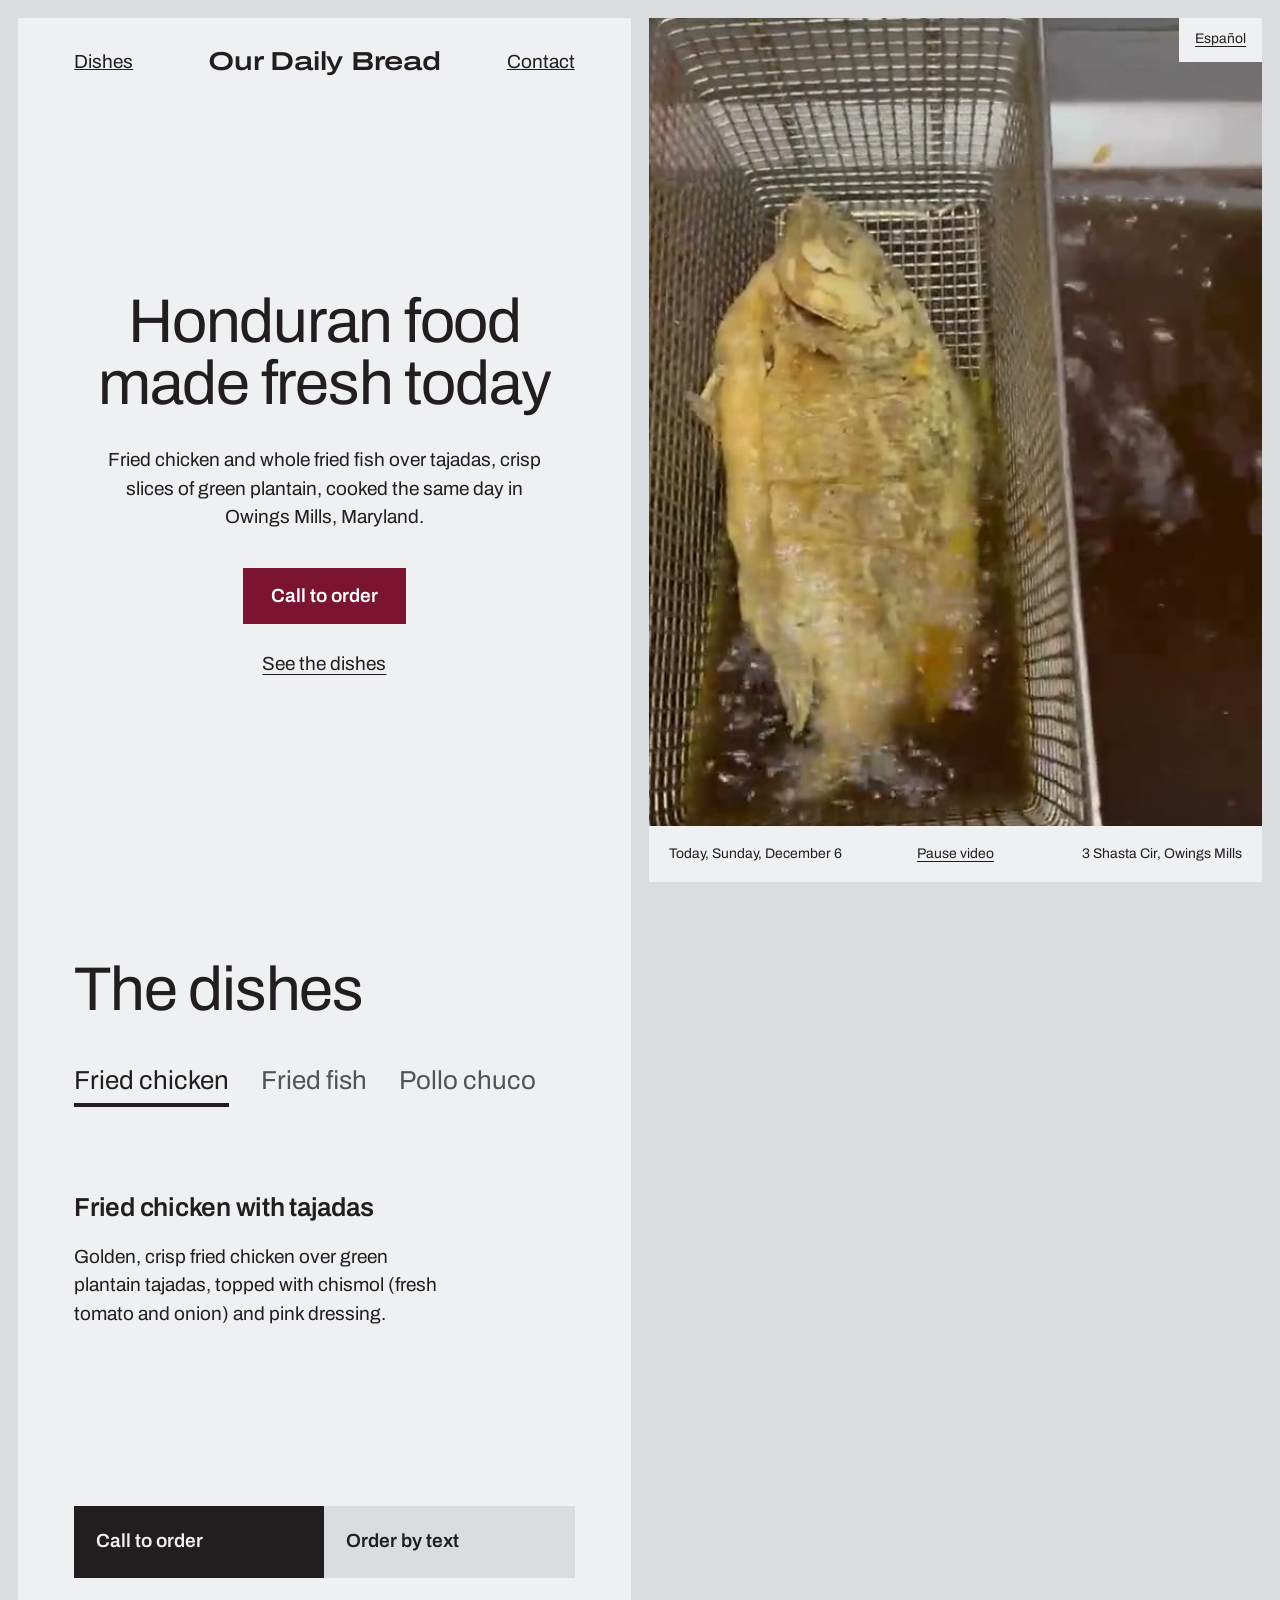
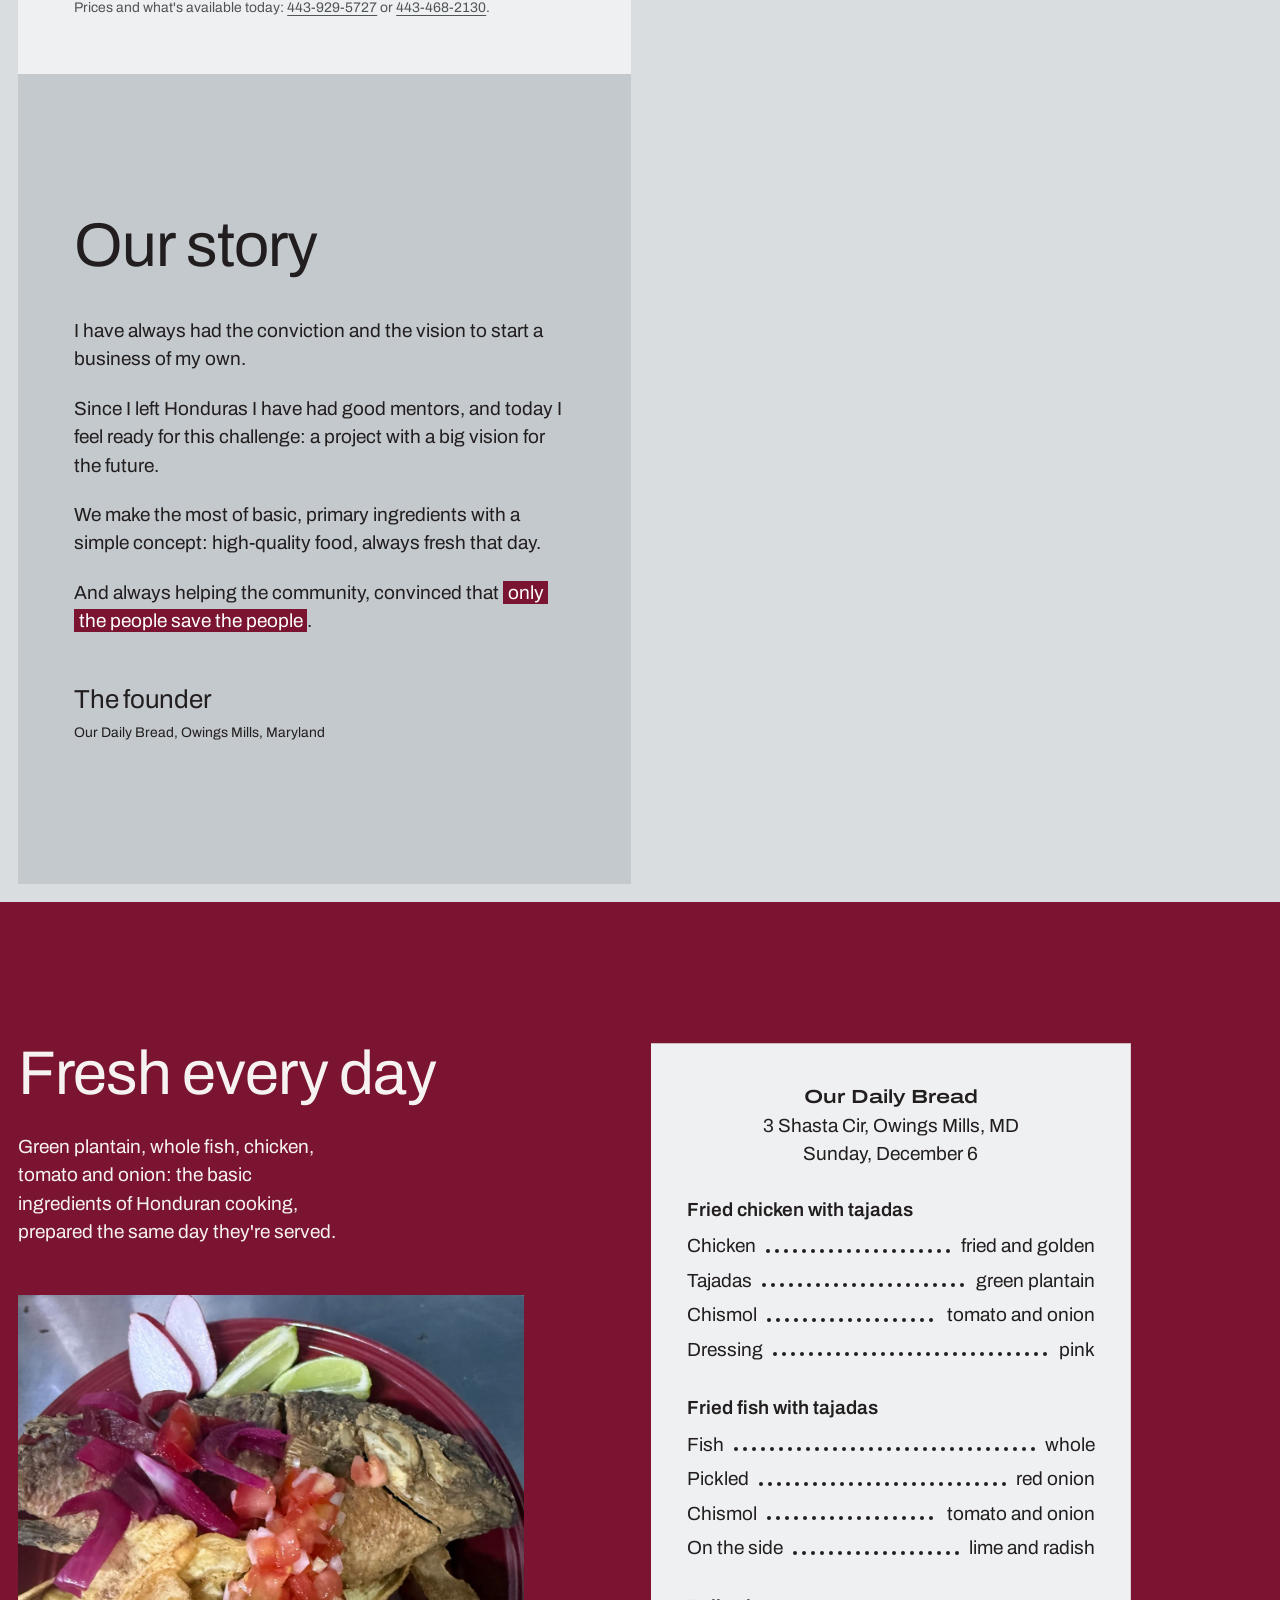
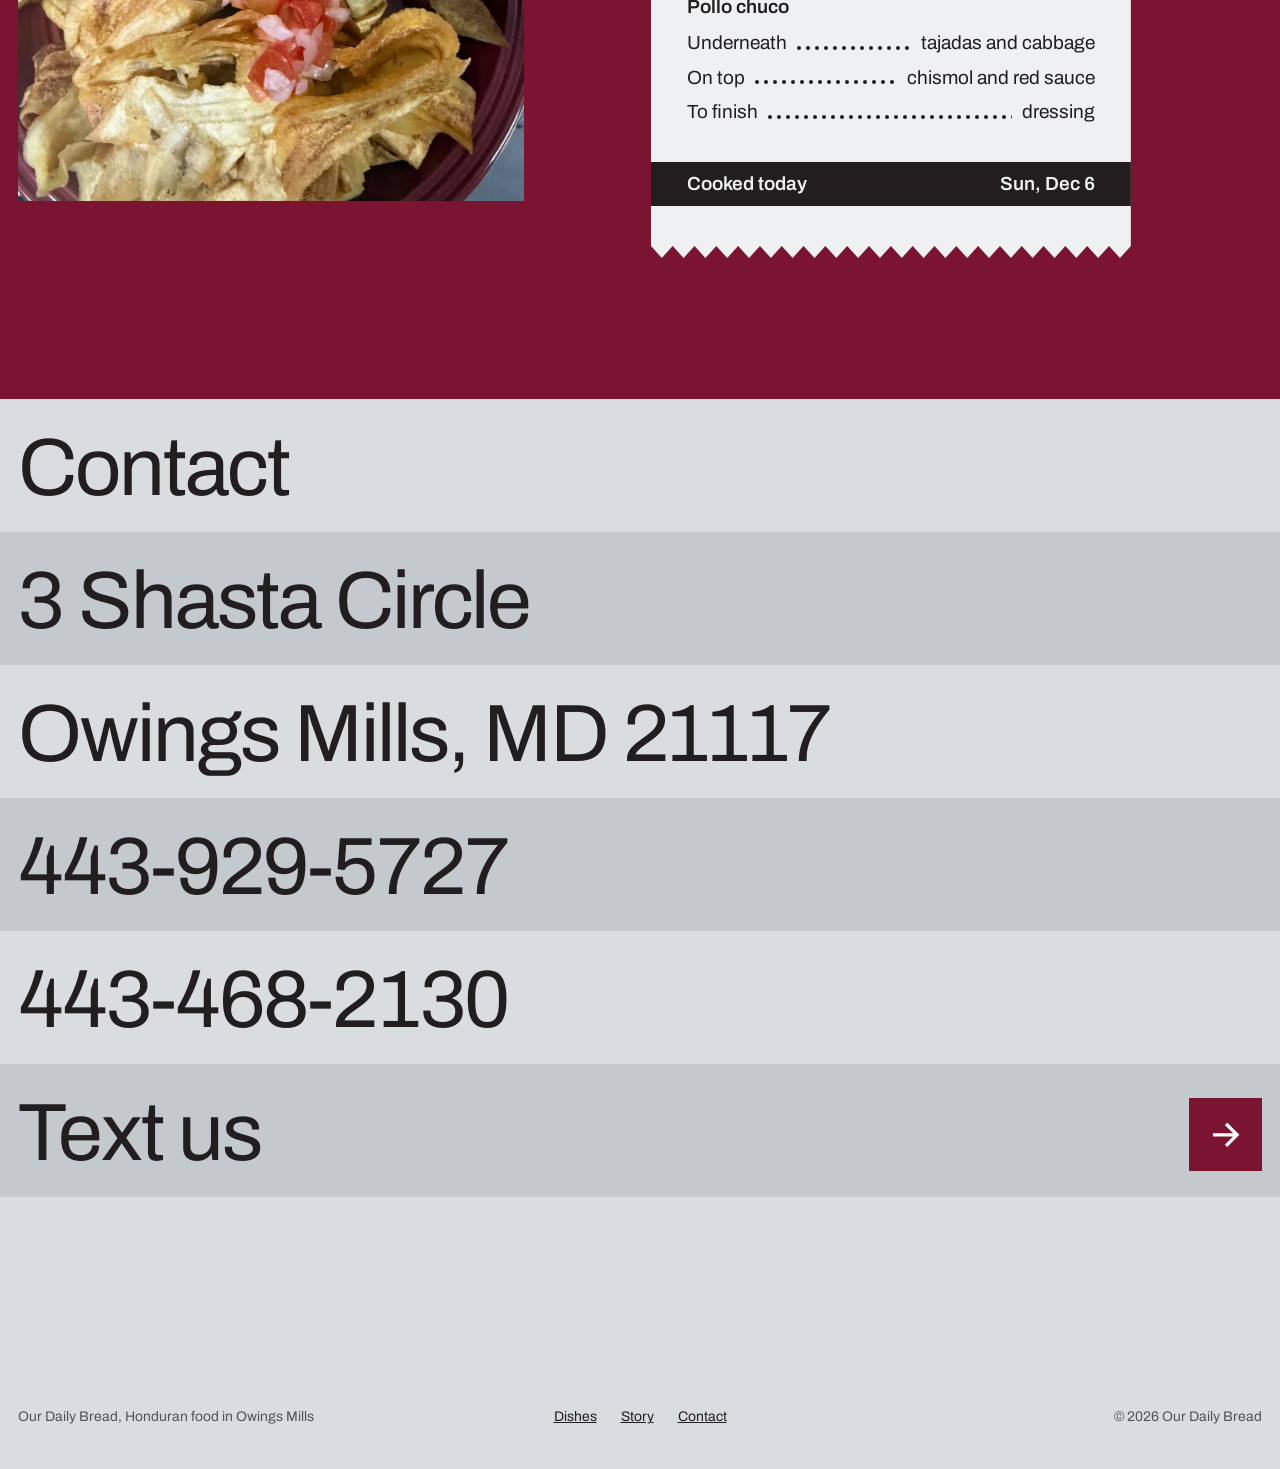
==== en.html @ 4ee17f5d "Sitio web de Our Daily Bread en español e inglés" ====
<!doctype html>
<html lang="en">
<head>
<meta charset="utf-8">
<meta name="viewport" content="width=device-width, initial-scale=1">
<title>Our Daily Bread | Honduran Food in Owings Mills, MD</title>
<meta name="description" content="Honduran food made fresh every day in Owings Mills, Maryland: fried chicken, whole fried fish and pollo chuco over green plantain tajadas. Call 443-929-5727 or 443-468-2130 to order.">
<meta name="theme-color" content="#eef0f1">
<link rel="icon" href="data:,">
<link rel="preconnect" href="https://fonts.googleapis.com">
<link rel="preconnect" href="https://fonts.gstatic.com" crossorigin>
<link href="https://fonts.googleapis.com/css2?family=Archivo:wdth,wght@100..125,400..600&display=swap" rel="stylesheet">
<script>document.documentElement.classList.add('js')</script>
<script type="application/ld+json">
{
  "@context": "https://schema.org",
  "@type": "Restaurant",
  "name": "Our Daily Bread",
  "servesCuisine": "Honduran",
  "telephone": ["+1-443-929-5727", "+1-443-468-2130"],
  "address": {
    "@type": "PostalAddress",
    "streetAddress": "3 Shasta Cir",
    "addressLocality": "Owings Mills",
    "addressRegion": "MD",
    "postalCode": "21117",
    "addressCountry": "US"
  }
}
</script>
<link rel="stylesheet" href="assets/site.css">
</head>
<body>
<a class="skip" href="#platos">Skip to the dishes</a>

<div class="stage" id="inicio">
  <div class="stage-media" data-open>
    <div class="layer is-on" data-layer="freidora">
      <video muted loop playsinline preload="auto" poster="assets/pescado-freidora-poster.jpg" width="576" height="1024" aria-hidden="true">
        <source src="assets/pescado-freidora.mp4" type="video/mp4">
      </video>
    </div>
    <div class="layer" data-layer="pollo"><img src="assets/pollo-tajadas.jpg" width="1200" height="1600" alt="Golden fried chicken over green plantain tajadas, with chismol and pink dressing, on a red plate" loading="lazy" decoding="async"></div>
    <div class="layer" data-layer="pescado"><img src="assets/pescado-frito.jpg" width="1200" height="1600" alt="Whole fried fish with pickled red onion, chismol, lime, radish and tajadas, on a red plate" loading="lazy" decoding="async"></div>
    <div class="layer" data-layer="chuco"><img src="assets/pollo-chuco.jpg" width="1200" height="1600" alt="Pollo chuco on a to-go plate: fried chicken over tajadas with cabbage, chismol, red sauce and dressing" loading="lazy" decoding="async"></div>
    <div class="layer" data-layer="historia">
      <video muted loop playsinline preload="none" poster="assets/pollo-chuco-armado-poster.jpg" width="576" height="1024" aria-hidden="true">
        <source src="assets/pollo-chuco-armado.mp4" type="video/mp4">
      </video>
    </div>
    <a class="idioma" href="index.html" hreflang="es" lang="es">Español</a>
    <div class="stage-bar small">
      <span data-today="hoy">Cooked the same day</span>
      <button class="pause" type="button" data-pause aria-pressed="false">Pause video</button>
      <a href="https://www.google.com/maps/search/?api=1&amp;query=3+Shasta+Cir,+Owings+Mills,+MD+21117">3 Shasta Cir, Owings Mills</a>
    </div>
  </div>

  <div class="stage-text">
    <header class="sheet hero" data-stage="inicio">
      <nav class="topbar" aria-label="Main">
        <a href="#platos">Dishes</a>
        <a class="wordmark" href="#inicio" aria-label="Our Daily Bread, home">Our Daily Bread</a>
        <a href="#contacto">Contact</a>
      </nav>
      <div class="hero-body">
        <h1 class="head lines">
          <span class="line"><span data-line style="--i:0">Honduran food</span></span>
          <span class="line"><span data-line style="--i:1">made fresh today</span></span>
        </h1>
        <p data-load style="--d:380ms">Fried chicken and whole fried fish over tajadas, crisp slices of green plantain, cooked the same day in Owings Mills, Maryland.</p>
        <a class="button" href="tel:+14439295727" data-load style="--d:460ms">Call to order</a>
        <a class="link" href="#platos" data-load style="--d:520ms">See the dishes</a>
      </div>
    </header>

    <section class="sheet platos" id="platos" data-stage="platos" aria-labelledby="platos-titulo">
      <h2 class="head" id="platos-titulo" data-reveal>The dishes</h2>
      <figure class="plato-foto">
        <img src="assets/pollo-tajadas.jpg" width="1200" height="1600" alt="Golden fried chicken over green plantain tajadas, with chismol and pink dressing, on a red plate" loading="lazy" decoding="async">
      </figure>
      <div class="tabs" role="tablist" aria-label="Choose a dish" hidden data-reveal style="--i:1">
        <span class="tab-bar" aria-hidden="true"></span>
        <button class="tab" type="button" role="tab" id="tab-pollo" aria-selected="true" aria-controls="plato-pollo" data-plate="pollo">Fried chicken</button>
        <button class="tab" type="button" role="tab" id="tab-pescado" aria-selected="false" aria-controls="plato-pescado" data-plate="pescado" tabindex="-1">Fried fish</button>
        <button class="tab" type="button" role="tab" id="tab-chuco" aria-selected="false" aria-controls="plato-chuco" data-plate="chuco" tabindex="-1">Pollo chuco</button>
      </div>

      <div class="plato" id="plato-pollo" role="tabpanel" aria-labelledby="tab-pollo" data-plate="pollo">
        <h3>Fried chicken with tajadas</h3>
        <p>Golden, crisp fried chicken over green plantain tajadas, topped with chismol (fresh tomato and onion) and pink dressing.</p>
        <div class="cells">
          <a class="cell cell-ink" href="tel:+14439295727">Call to order</a>
          <a class="cell cell-tone" href="sms:+14439295727?&amp;body=Hi%2C%20Our%20Daily%20Bread.%20I'd%20like%20to%20order%20one%20fried%20chicken%20with%20tajadas." data-sms="one fried chicken with tajadas">Order by text</a>
        </div>
      </div>
      <div class="plato" id="plato-pescado" role="tabpanel" aria-labelledby="tab-pescado" data-plate="pescado">
        <h3>Fried fish with tajadas</h3>
        <p>A whole fish, fried until crisp, with tajadas, pickled red onion, chismol, lime and radish.</p>
        <div class="cells">
          <a class="cell cell-ink" href="tel:+14439295727">Call to order</a>
          <a class="cell cell-tone" href="sms:+14439295727?&amp;body=Hi%2C%20Our%20Daily%20Bread.%20I'd%20like%20to%20order%20one%20fried%20fish%20with%20tajadas." data-sms="one fried fish with tajadas">Order by text</a>
        </div>
      </div>
      <div class="plato" id="plato-chuco" role="tabpanel" aria-labelledby="tab-chuco" data-plate="chuco">
        <h3>Pollo chuco</h3>
        <p>The way it's eaten on the street in Honduras: fried chicken over tajadas with cabbage, chismol, red sauce and dressing, on a to-go plate.</p>
        <div class="cells">
          <a class="cell cell-ink" href="tel:+14439295727">Call to order</a>
          <a class="cell cell-tone" href="sms:+14439295727?&amp;body=Hi%2C%20Our%20Daily%20Bread.%20I'd%20like%20to%20order%20one%20pollo%20chuco." data-sms="one pollo chuco">Order by text</a>
        </div>
      </div>
      <p class="nota small">Prices and what's available today: <a class="link nums" href="tel:+14439295727">443-929-5727</a> or <a class="link nums" href="tel:+14434682130">443-468-2130</a>.</p>
    </section>

    <section class="sheet historia" id="historia" data-stage="historia" aria-labelledby="historia-titulo">
      <div class="carta">
        <h2 class="head" id="historia-titulo" data-reveal>Our story</h2>
        <p data-reveal style="--i:1">I have always had the conviction and the vision to start a business of my own.</p>
        <p data-reveal style="--i:2">Since I left Honduras I have had good mentors, and today I feel ready for this challenge: a project with a big vision for the future.</p>
        <p data-reveal style="--i:3">We make the most of basic, primary ingredients with a simple concept: high-quality food, always fresh that day.</p>
        <p data-reveal style="--i:4">And always helping the community, convinced that <span class="marca">only the people save the people</span>.</p>
        <p class="firma" data-reveal style="--i:5"><strong>The founder</strong><span>Our Daily Bread, Owings Mills, Maryland</span></p>
      </div>
    </section>
  </div>
</div>

<section class="fresco" id="fresco" aria-labelledby="fresco-titulo">
  <div class="fresco-grid">
    <div class="fresco-text">
      <h2 class="head" id="fresco-titulo" data-reveal>Fresh every day</h2>
      <p data-reveal style="--i:1">Green plantain, whole fish, chicken, tomato and onion: the basic ingredients of Honduran cooking, prepared the same day they're served.</p>
      <img class="fresco-foto settle" data-reveal style="--i:2" src="assets/pescado-cerca.jpg" width="1200" height="1600" alt="Close up: radish, lime, pickled red onion, chismol and tajadas beside the fried fish" loading="lazy" decoding="async">
    </div>

    <div class="comanda" role="group" aria-label="What goes in each dish" data-reveal style="--i:1">
      <div class="comanda-cabeza">
        <strong>Our Daily Bread</strong>
        <span>3 Shasta Cir, Owings Mills, MD</span><br>
        <span data-today="largo">Cooked the same day</span>
      </div>
      <div class="grupo">
        <h3>Fried chicken with tajadas</h3>
        <dl>
          <div class="fila" data-reveal style="--i:0"><dt>Chicken</dt><dd>fried and golden</dd></div>
          <div class="fila" data-reveal style="--i:1"><dt>Tajadas</dt><dd>green plantain</dd></div>
          <div class="fila" data-reveal style="--i:2"><dt>Chismol</dt><dd>tomato and onion</dd></div>
          <div class="fila" data-reveal style="--i:3"><dt>Dressing</dt><dd>pink</dd></div>
        </dl>
      </div>
      <div class="grupo">
        <h3>Fried fish with tajadas</h3>
        <dl>
          <div class="fila" data-reveal style="--i:0"><dt>Fish</dt><dd>whole</dd></div>
          <div class="fila" data-reveal style="--i:1"><dt>Pickled</dt><dd>red onion</dd></div>
          <div class="fila" data-reveal style="--i:2"><dt>Chismol</dt><dd>tomato and onion</dd></div>
          <div class="fila" data-reveal style="--i:3"><dt>On the side</dt><dd>lime and radish</dd></div>
        </dl>
      </div>
      <div class="grupo">
        <h3>Pollo chuco</h3>
        <dl>
          <div class="fila" data-reveal style="--i:0"><dt>Underneath</dt><dd>tajadas and cabbage</dd></div>
          <div class="fila" data-reveal style="--i:1"><dt>On top</dt><dd>chismol and red sauce</dd></div>
          <div class="fila" data-reveal style="--i:2"><dt>To finish</dt><dd>dressing</dd></div>
        </dl>
      </div>
      <p class="total"><span>Cooked today</span><span data-today="corto">today</span></p>
    </div>
  </div>
</section>

<section class="contacto" id="contacto" aria-labelledby="contacto-titulo">
  <div class="row"><h2 id="contacto-titulo" data-reveal>Contact</h2></div>
  <a class="row" href="https://www.google.com/maps/search/?api=1&amp;query=3+Shasta+Cir,+Owings+Mills,+MD+21117"><span class="txt" data-reveal>3 Shasta Circle</span></a>
  <a class="row" href="https://www.google.com/maps/search/?api=1&amp;query=3+Shasta+Cir,+Owings+Mills,+MD+21117"><span class="txt" data-reveal>Owings Mills, MD 21117</span></a>
  <a class="row nums" href="tel:+14439295727" aria-label="Call 443-929-5727"><span class="txt" data-reveal>443-929-5727</span></a>
  <a class="row nums" href="tel:+14434682130" aria-label="Call 443-468-2130"><span class="txt" data-reveal>443-468-2130</span></a>
  <a class="row row-saludo" href="sms:+14439295727?&amp;body=Hi%2C%20Our%20Daily%20Bread." data-sms="">
    <span class="txt" data-reveal>Text us</span>
    <span class="flecha" aria-hidden="true"><svg viewBox="0 0 24 24" fill="none" stroke="currentColor" stroke-width="2.4" stroke-linecap="square"><path d="M4 12h15M13 5l7 7-7 7"/></svg></span>
  </a>
</section>

<footer class="pie">
  <p>Our Daily Bread, Honduran food in Owings Mills</p>
  <nav aria-label="Footer">
    <a href="#platos">Dishes</a>
    <a href="#historia">Story</a>
    <a href="#contacto">Contact</a>
  </nav>
  <p>© 2026 Our Daily Bread</p>
</footer>

<script src="assets/site.js"></script>
</body>
</html>
---- assets/site.css ----
:root {
  /* colores tomados del sujeto: la mesa de acero, la luz sobre el acero y el plato rojo vino */
  --bg: #d9dddf;
  --surface: #eef0f1;
  --ink: #221e1f;
  --muted: #4f5458;
  --accent: #7a1430;
  --accent-ink: #ffffff;
  --field-1: #c3c9cd;  --field-1-ink: #221e1f;
  --field-2: #7a1430;  --field-2-ink: #f7f2f2;

  --font: "Archivo", system-ui, sans-serif;
  --step-small: clamp(0.8125rem, 0.79rem + 0.1vw, 0.875rem);
  --step-body: clamp(1.0625rem, 1rem + 0.25vw, 1.1875rem);
  --step-lead: clamp(1.25rem, 1.1rem + 0.7vw, 1.625rem);
  --step-head: clamp(2rem, 1.3rem + 3.2vw, 4rem);
  --step-display: clamp(2.25rem, 0.6rem + 5.6vw, 5.5rem);

  --frame: clamp(16px, 1.4vw, 20px);
  --pad: clamp(24px, 4.4vw, 64px);
  --gutter: clamp(16px, 1.7vw, 24px);
  --section: clamp(88px, 11vw, 160px);

  --ease-out: cubic-bezier(0.22, 1, 0.36, 1);
  --ease-expo: cubic-bezier(0.16, 1, 0.3, 1);
  --ease-in-out: cubic-bezier(0.76, 0, 0.24, 1);
  --ease-soft: cubic-bezier(0.33, 1, 0.68, 1);
  --t-press: 140ms;
  --t-hover: 180ms;
  --fade: 1600ms;
}

*, *::before, *::after { box-sizing: border-box; }
html { -webkit-text-size-adjust: 100%; text-size-adjust: 100%; }
body { margin: 0; background: var(--bg); color: var(--ink); font-family: var(--font); font-size: var(--step-body); line-height: 1.5; font-kerning: normal; -webkit-font-smoothing: antialiased; }
h1, h2, h3, p, figure, dl, dd { margin: 0; }
h1, h2, h3 { font-weight: 400; text-wrap: balance; }
p { text-wrap: pretty; }
img, video { display: block; max-width: 100%; }
a { color: inherit; }
button { font: inherit; color: inherit; background: none; border: 0; padding: 0; cursor: pointer; }
:focus-visible { outline: 2px solid var(--accent); outline-offset: 3px; }
::selection { background: var(--accent); color: var(--accent-ink); }
.nums { font-variant-numeric: tabular-nums; }
[hidden] { display: none !important; }

.skip { position: absolute; left: var(--frame); top: -100px; z-index: 10; background: var(--ink); color: var(--surface); padding: 12px 16px; text-decoration: none; }
.skip:focus { top: var(--frame); }

.head { font-size: var(--step-head); line-height: 1.0; letter-spacing: -0.02em; }
.lead { font-size: var(--step-lead); line-height: 1.3; letter-spacing: -0.01em; }
.small { font-size: var(--step-small); line-height: 1.45; }

.button { display: inline-flex; align-items: center; justify-content: center; min-height: 56px; padding: 0 28px; background: var(--accent); color: var(--accent-ink); font-weight: 600; text-decoration: none; transition: transform var(--t-press) var(--ease-out), background-color var(--t-hover) ease; }
.button:active { transform: scale(0.97); }
.link { text-decoration: underline; text-decoration-thickness: 0.07em; text-underline-offset: 0.22em; transition: text-decoration-color var(--t-hover) ease, color var(--t-hover) ease; }

/* ---------- el escenario: media fija a la derecha, hojas de papel a la izquierda ---------- */
.stage { display: grid; grid-template-columns: minmax(0, 1fr) minmax(0, 1fr); column-gap: var(--frame); padding: var(--frame); align-items: start; }
.stage-media { grid-column: 2; grid-row: 1; position: sticky; top: var(--frame); height: calc(100svh - 2 * var(--frame)); overflow: clip; background: #3a2a22; }
.layer { position: absolute; inset: 0; opacity: 0; transition: opacity var(--fade) var(--ease-soft); }
.layer.is-on { opacity: 1; }
.layer img, .layer video { width: 100%; height: 100%; object-fit: cover; background: #3a2a22; }
.layer img { object-position: 50% 45%; }
.stage-bar { position: absolute; inset: auto 0 0 0; min-height: 56px; display: grid; grid-template-columns: 1fr auto 1fr; align-items: center; gap: 16px; padding: 8px 20px; background: var(--surface); }
.stage-bar > :last-child { justify-self: end; text-align: right; }
.stage-bar a { text-decoration: none; }
.idioma { position: absolute; top: 0; right: 0; min-height: 44px; display: inline-flex; align-items: center; padding: 0 16px; background: var(--surface); font-size: var(--step-small); text-decoration: underline; text-decoration-thickness: 0.07em; text-underline-offset: 0.22em; }
.pause { min-height: 40px; padding: 0 4px; text-decoration: underline; text-decoration-thickness: 0.07em; text-underline-offset: 0.22em; }

.stage-text { grid-column: 1; grid-row: 1; min-width: 0; }
.sheet { background: var(--surface); padding: var(--pad); }

/* portada, armada como una carta de menú */
.hero { min-height: calc(100svh - 2 * var(--frame)); display: flex; flex-direction: column; align-items: center; text-align: center; padding-top: 22px; }
.topbar { width: 100%; display: grid; grid-template-columns: 1fr auto 1fr; align-items: center; gap: 16px; }
.topbar > :first-child { justify-self: start; }
.topbar > :last-child { justify-self: end; }
.topbar a { min-height: 44px; display: inline-flex; align-items: center; }
.wordmark { font-size: var(--step-lead); font-weight: 600; font-stretch: 125%; letter-spacing: -0.01em; text-decoration: none; white-space: nowrap; }
.hero-body { margin-top: clamp(4.5rem, 23svh, 14rem); display: flex; flex-direction: column; align-items: center; }
.hero h1 { max-width: 18ch; }
.lines .line { display: block; overflow: clip; padding-bottom: 0.08em; margin-bottom: -0.08em; }
.lines [data-line] { display: block; }
.hero-body > p { margin-top: 32px; max-width: 40ch; }
.hero-body .button { margin-top: 36px; }
.hero-body .link { margin-top: 18px; min-height: 44px; display: inline-flex; align-items: center; }

/* los platos */
.platos { min-height: 88svh; display: flex; flex-direction: column; padding-top: clamp(56px, 6vw, 96px); }
/* pestañas deslizantes (transitions.dev "tabs sliding", con barra de tinta en lugar de píldora) */
.tabs { position: relative; display: flex; flex-wrap: wrap; gap: 6px 32px; margin-top: 36px; padding-bottom: 6px; font-size: var(--step-lead); letter-spacing: -0.01em; }
.tab { min-height: 48px; color: var(--muted); transition: color 250ms var(--ease-out); }
.tab[aria-selected="true"] { color: var(--ink); }
.tab-bar { position: absolute; left: 0; top: 0; width: 0; height: 4px; background: var(--ink); transition: transform 250ms var(--ease-out), width 250ms var(--ease-out); will-change: transform, width; pointer-events: none; }
@media (prefers-reduced-motion: reduce) { .tab-bar, .tab { transition: none !important; } }
.plato { flex: 1; display: flex; flex-direction: column; padding-top: clamp(48px, 9svh, 112px); }
.plato + .plato { margin-top: 48px; }
.js .plato + .plato { margin-top: 0; }
.plato h3 { font-size: var(--step-lead); line-height: 1.2; letter-spacing: -0.01em; font-weight: 600; }
.plato p { margin-top: 20px; max-width: 34ch; }
.cells { margin-top: auto; padding-top: 48px; display: grid; grid-template-columns: 1fr 1fr; }
.cell { min-height: 72px; display: flex; align-items: center; padding: 0 22px; font-weight: 600; text-decoration: none; transition: transform var(--t-press) var(--ease-out), background-color var(--t-hover) ease, color var(--t-hover) ease; }
.cell:active { transform: scale(0.98); }
.cell-ink { background: var(--ink); color: var(--surface); }
.cell-tone { background: var(--bg); color: var(--ink); }
.nota { margin-top: 20px; color: var(--muted); }
.nota a { white-space: nowrap; }
.plato-foto { display: none; }

/* la carta del fundador */
.historia { background: var(--field-1); color: var(--field-1-ink); padding-block: var(--section); }
.carta { max-width: 520px; }
.carta h2 { margin-bottom: 40px; }
.carta p + p { margin-top: 1.1em; }
.marca { background: var(--accent); color: var(--accent-ink); padding: 0.06em 0.24em; box-decoration-break: clone; -webkit-box-decoration-break: clone; }
.carta .firma { margin-top: 44px; }
.firma strong { display: block; font-size: var(--step-lead); font-weight: 400; letter-spacing: -0.01em; }
.firma span { display: block; margin-top: 4px; font-size: var(--step-small); }

/* fresco del día: el campo rojo del plato y la comanda */
.fresco { background: var(--field-2); color: var(--field-2-ink); padding: var(--section) var(--frame); }
.fresco-grid { display: grid; grid-template-columns: repeat(12, minmax(0, 1fr)); column-gap: var(--gutter); align-items: start; }
.fresco-text { grid-column: 1 / span 5; }
.fresco-text p { margin-top: 28px; max-width: 30ch; }
.fresco-foto { margin-top: 48px; width: 100%; height: auto; aspect-ratio: 1; object-fit: cover; background: #5c1024; }
.comanda { grid-column: 7 / span 5; width: 100%; max-width: 480px; background: var(--surface); color: var(--ink); padding: 40px 36px 52px; font-variant-numeric: tabular-nums;
  clip-path: polygon(0 0, 100% 0, 100% calc(100% - 12px), 97.727% 100%, 95.455% calc(100% - 12px), 93.182% 100%, 90.909% calc(100% - 12px), 88.636% 100%, 86.364% calc(100% - 12px), 84.091% 100%, 81.818% calc(100% - 12px), 79.545% 100%, 77.273% calc(100% - 12px), 75% 100%, 72.727% calc(100% - 12px), 70.455% 100%, 68.182% calc(100% - 12px), 65.909% 100%, 63.636% calc(100% - 12px), 61.364% 100%, 59.091% calc(100% - 12px), 56.818% 100%, 54.545% calc(100% - 12px), 52.273% 100%, 50% calc(100% - 12px), 47.727% 100%, 45.455% calc(100% - 12px), 43.182% 100%, 40.909% calc(100% - 12px), 38.636% 100%, 36.364% calc(100% - 12px), 34.091% 100%, 31.818% calc(100% - 12px), 29.545% 100%, 27.273% calc(100% - 12px), 25% 100%, 22.727% calc(100% - 12px), 20.455% 100%, 18.182% calc(100% - 12px), 15.909% 100%, 13.636% calc(100% - 12px), 11.364% 100%, 9.091% calc(100% - 12px), 6.818% 100%, 4.545% calc(100% - 12px), 2.273% 100%, 0% calc(100% - 12px)); }
.comanda-cabeza { text-align: center; }
.comanda-cabeza strong { display: block; font-weight: 600; font-stretch: 125%; }
.grupo { margin-top: 28px; }
.grupo h3 { font-size: inherit; font-weight: 600; line-height: 1.4; margin-bottom: 6px; }
.fila { display: flex; align-items: baseline; gap: 10px; padding-block: 3px; }
.fila dt { order: 1; }
.fila dd { order: 3; text-align: right; }
.fila::after { content: ""; order: 2; flex: 1; min-width: 24px; height: 4px; align-self: center; transform: translateY(4px);
  background: url("data:image/svg+xml,%3Csvg xmlns='http://www.w3.org/2000/svg' width='9' height='4'%3E%3Ccircle cx='2' cy='2' r='2' fill='%23221e1f'/%3E%3C/svg%3E") repeat-x left center / 9px 4px; }
.total { margin: 32px -36px 0; min-height: 44px; display: flex; justify-content: space-between; align-items: center; gap: 16px; padding: 0 36px; background: var(--ink); color: var(--surface); font-weight: 600; }

/* contacto: la dirección en filas grandes */
.contacto { font-size: var(--step-display); line-height: 1.0; letter-spacing: -0.025em; }
.row { min-height: clamp(84px, 10.4vw, 150px); display: flex; align-items: flex-end; justify-content: space-between; gap: 24px; padding: 0 var(--frame) 0.28em; text-decoration: none; background: var(--bg); color: var(--ink); }
.row:nth-child(even) { background: var(--field-1); }
.contacto h2 { font-size: inherit; }
a.row { transition: background-color var(--t-hover) ease, color var(--t-hover) ease; }
a.row .txt { transition: transform 420ms var(--ease-out); }
.row-saludo .flecha { flex: none; width: 0.9em; height: 0.9em; margin-bottom: 0.04em; display: grid; place-items: center; background: var(--accent); color: var(--accent-ink); transition: transform var(--t-press) var(--ease-out); }
.row-saludo .flecha svg { width: 46%; height: 46%; }
.row-saludo:active .flecha { transform: scale(0.94); }

/* cierre: una sola línea */
.pie { display: grid; grid-template-columns: 1fr auto 1fr; align-items: baseline; gap: 16px 24px; padding: 22svh var(--frame) 30px; font-size: var(--step-small); }
.pie nav { display: flex; gap: 24px; }
.pie nav a { min-height: 44px; display: inline-flex; align-items: center; }
.pie > :last-child { justify-self: end; color: var(--muted); }
.pie > :first-child { color: var(--muted); }

@media (hover: hover) and (pointer: fine) {
  .button:hover { background: #5e0f25; }
  .link:hover, .pause:hover, .idioma:hover { text-decoration-thickness: 0.14em; }
  .topbar a:hover, .pie nav a:hover { text-decoration: underline; text-decoration-thickness: 0.07em; text-underline-offset: 0.22em; }
  .tab:hover { color: var(--ink); }
  .cell-ink:hover { background: var(--accent); color: var(--accent-ink); }
  .cell-tone:hover { background: var(--field-1); }
  a.row:hover { background: var(--ink); color: var(--surface); }
  a.row:hover .txt { transform: translateX(0.18em); }
}

/* ---------- teléfono y tableta: una sola columna ---------- */
@media (max-width: 56.24em) {
  .stage { display: block; padding: var(--frame) 0 0; }
  .stage-media { position: sticky; top: var(--frame); height: 56svh; margin-inline: var(--frame); z-index: 0; }
  .stage-text { position: relative; z-index: 1; }
  .sheet { padding-inline: var(--frame); }
  .hero { min-height: 0; padding-top: 20px; padding-bottom: 64px; }
  .topbar { gap: 12px; }
  .wordmark { font-stretch: 110%; }
  .hero-body { margin-top: 44px; }
  .hero-body > p { margin-top: 24px; }
  .hero-body .button { width: 100%; margin-top: 28px; }
  .stage-bar { grid-template-columns: 1fr auto; padding: 6px 16px; }
  .stage-bar > :last-child { display: none; }
  .stage-bar > :nth-child(2) { justify-self: end; }
  .platos { min-height: 0; padding-top: 56px; padding-bottom: 64px; }
  .plato-foto { display: block; max-width: 560px; margin-top: 28px; aspect-ratio: 1; background: var(--bg); }
  .plato-foto img { width: 100%; height: 100%; object-fit: cover; }
  .tabs { margin-top: 20px; gap: 4px 16px; font-size: var(--step-body); letter-spacing: 0; }
  .plato { padding-top: 28px; }
  .cells { grid-template-columns: 1fr; padding-top: 32px; }
  .cell { min-height: 60px; }
  .historia { padding-block: 88px; }
  .fresco { padding-block: 88px; }
  .fresco-text, .comanda { grid-column: 1 / -1; }
  .fresco-foto { margin-top: 36px; }
  .comanda { max-width: 560px; margin-top: 48px; padding-inline: 22px; }
  .total { margin-inline: -22px; padding-inline: 22px; }
  .contacto { font-size: clamp(2rem, 9.6vw, 3.5rem); }
  .row { align-items: center; padding-block: 12px; }
  .contacto .row-saludo { background: var(--accent); color: var(--accent-ink); }
  .row-saludo .flecha { width: 56px; height: 56px; margin: 0; background: var(--accent-ink); color: var(--accent); }
  .row-saludo .flecha svg { width: 22px; height: 22px; }
  .pie { grid-template-columns: 1fr; gap: 8px; padding: 20svh var(--frame) 24px; }
  .pie nav { flex-wrap: wrap; gap: 0 20px; }
  .pie > :last-child { justify-self: start; }
}

/* ---------- movimiento: solo con JS y sin preferencia de movimiento reducido ---------- */
@media (prefers-reduced-motion: no-preference) {
  .layer img { transform: scale(1.06); transition: transform 7s var(--ease-soft); }
  .layer.is-on img { transform: none; }
  .js .hero [data-line] { transform: translateY(105%); animation: line-up 900ms var(--ease-expo) forwards; animation-delay: calc(120ms + var(--i, 0) * 90ms); }
  .js .hero [data-load] { opacity: 0; transform: translateY(14px); animation: rise 560ms var(--ease-out) forwards; animation-delay: var(--d, 400ms); }
  .js .stage-media[data-open] { clip-path: inset(0 0 100% 0); animation: open 1100ms var(--ease-in-out) 120ms forwards; }
  .js [data-reveal] { opacity: 0; transform: translateY(24px); transition: opacity 700ms var(--ease-out), transform 900ms var(--ease-expo); transition-delay: calc(var(--i, 0) * 80ms); }
  .js [data-reveal].is-in { opacity: 1; transform: none; }
  .js a.row .txt.is-in { transition: transform 420ms var(--ease-out), opacity 700ms var(--ease-out); }
  .js .fila[data-reveal] { transform: translateX(-12px); transition-delay: calc(var(--i, 0) * 55ms); }
  .js .fila[data-reveal].is-in { transform: none; }
  .js .settle[data-reveal] { transform: scale(1.04); transition: opacity 900ms var(--ease-out), transform 1400ms var(--ease-soft); }
  .js .settle[data-reveal].is-in { transform: none; }
  .js .plato:not([hidden]) > * { animation: rise 520ms var(--ease-out) both; }
  .js .plato:not([hidden]) > :nth-child(2) { animation-delay: 60ms; }
  .js .plato:not([hidden]) > :nth-child(3) { animation-delay: 120ms; }
}
@keyframes line-up { to { transform: none; } }
@keyframes rise { from { opacity: 0; transform: translateY(14px); } to { opacity: 1; transform: none; } }
@keyframes open { to { clip-path: inset(0); } }
@media (prefers-reduced-motion: reduce) { .layer { transition: none; } }
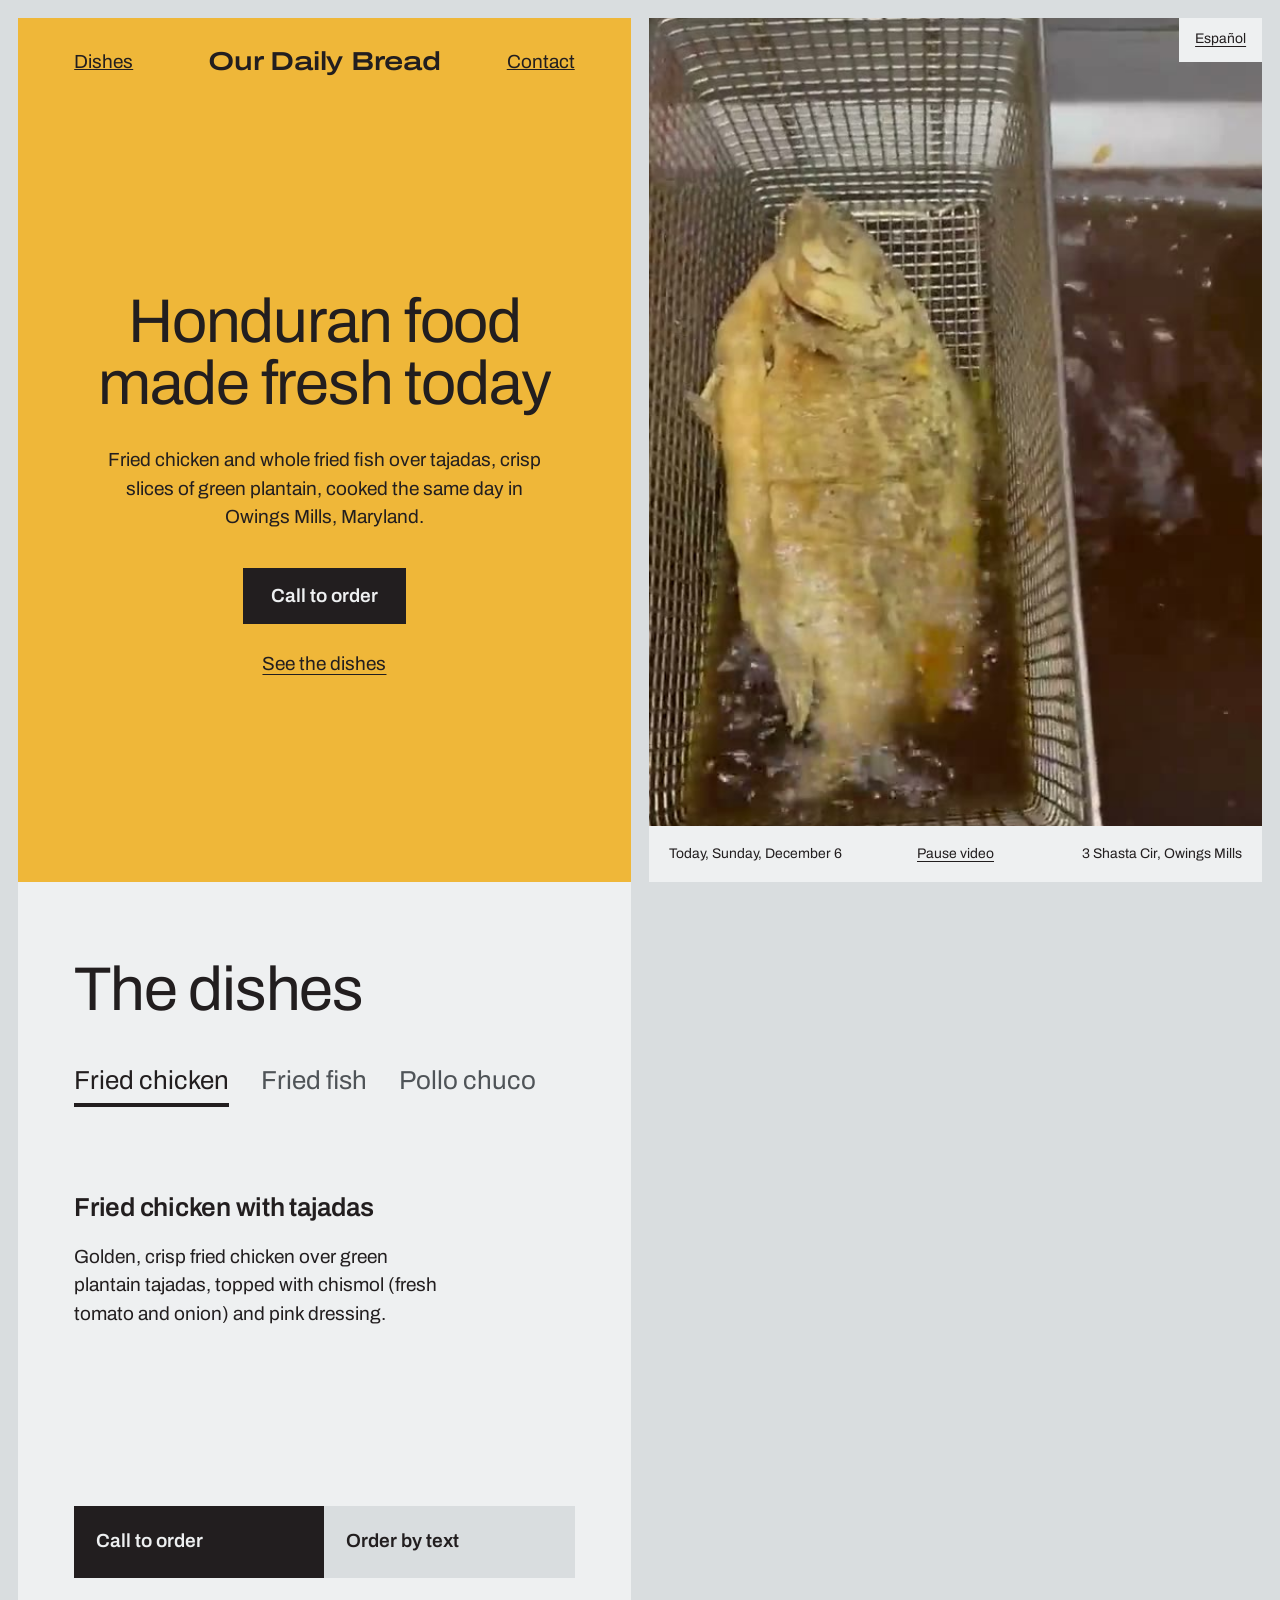
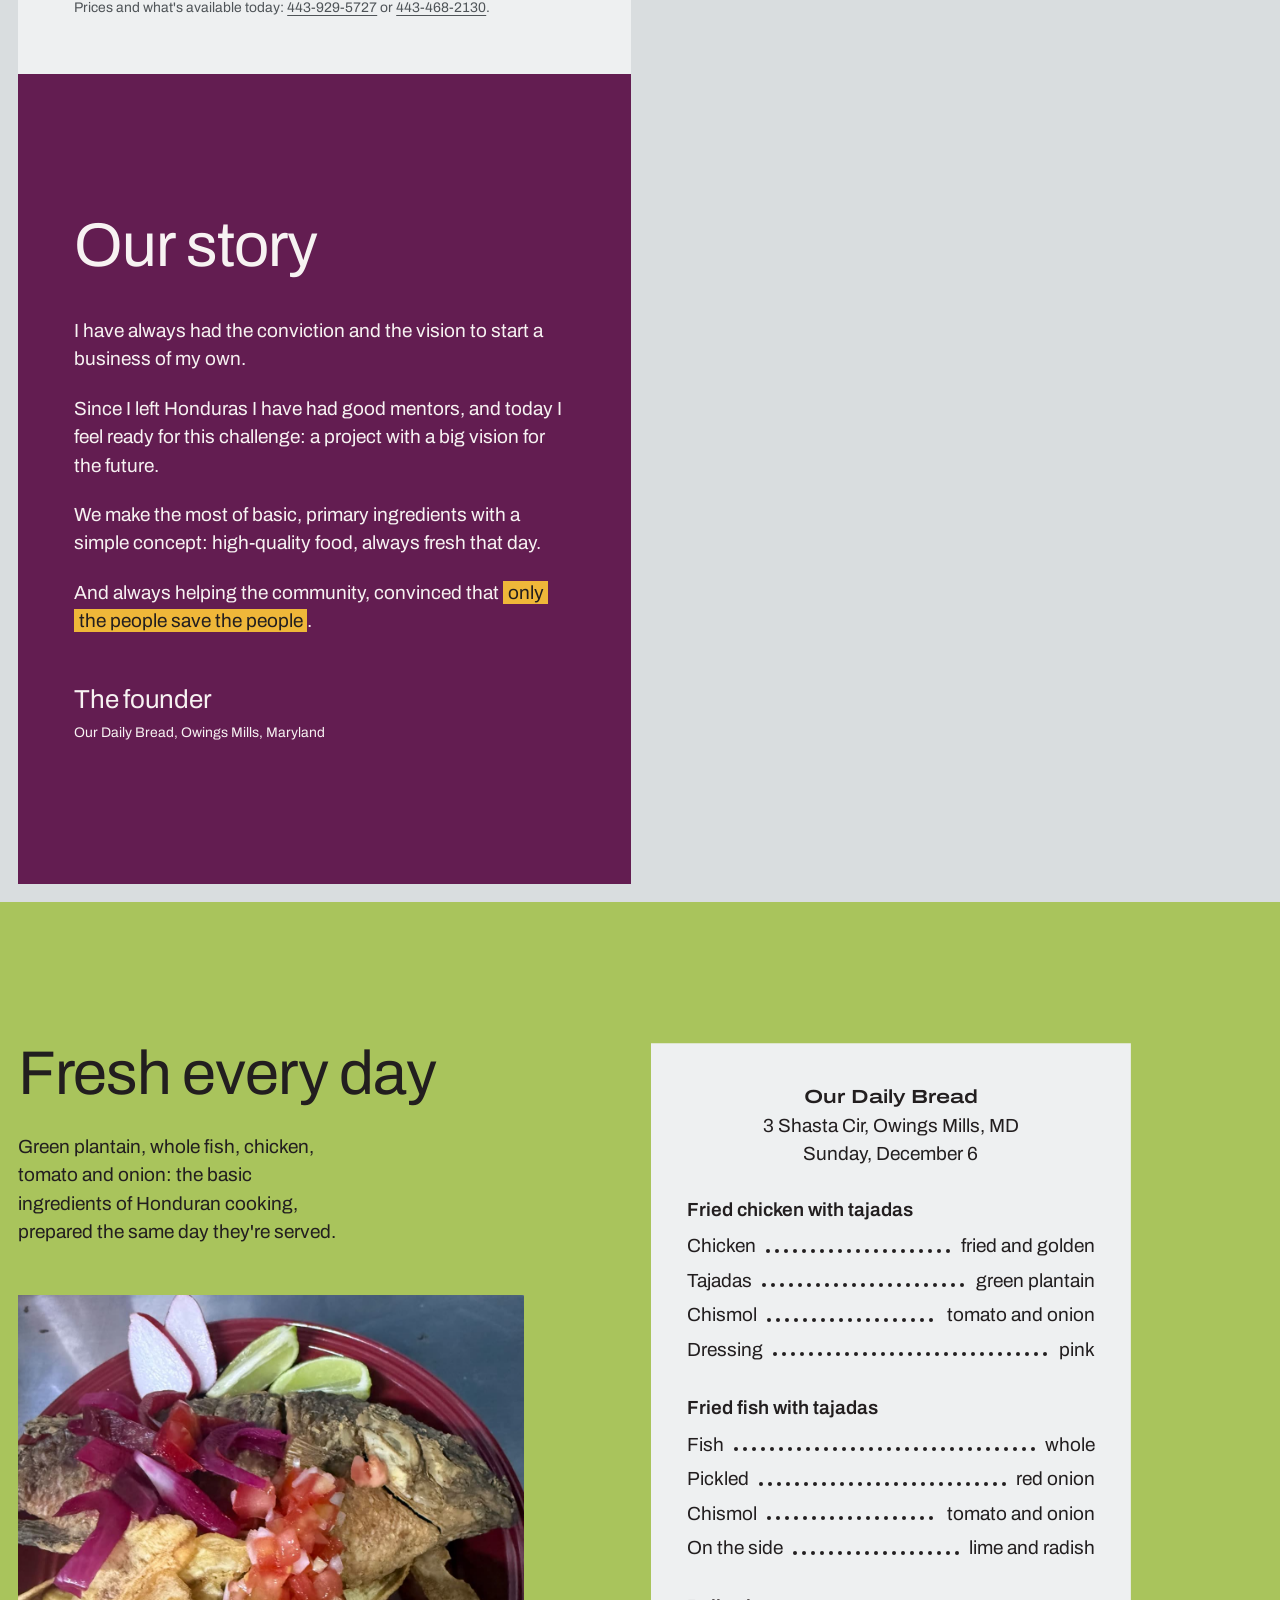
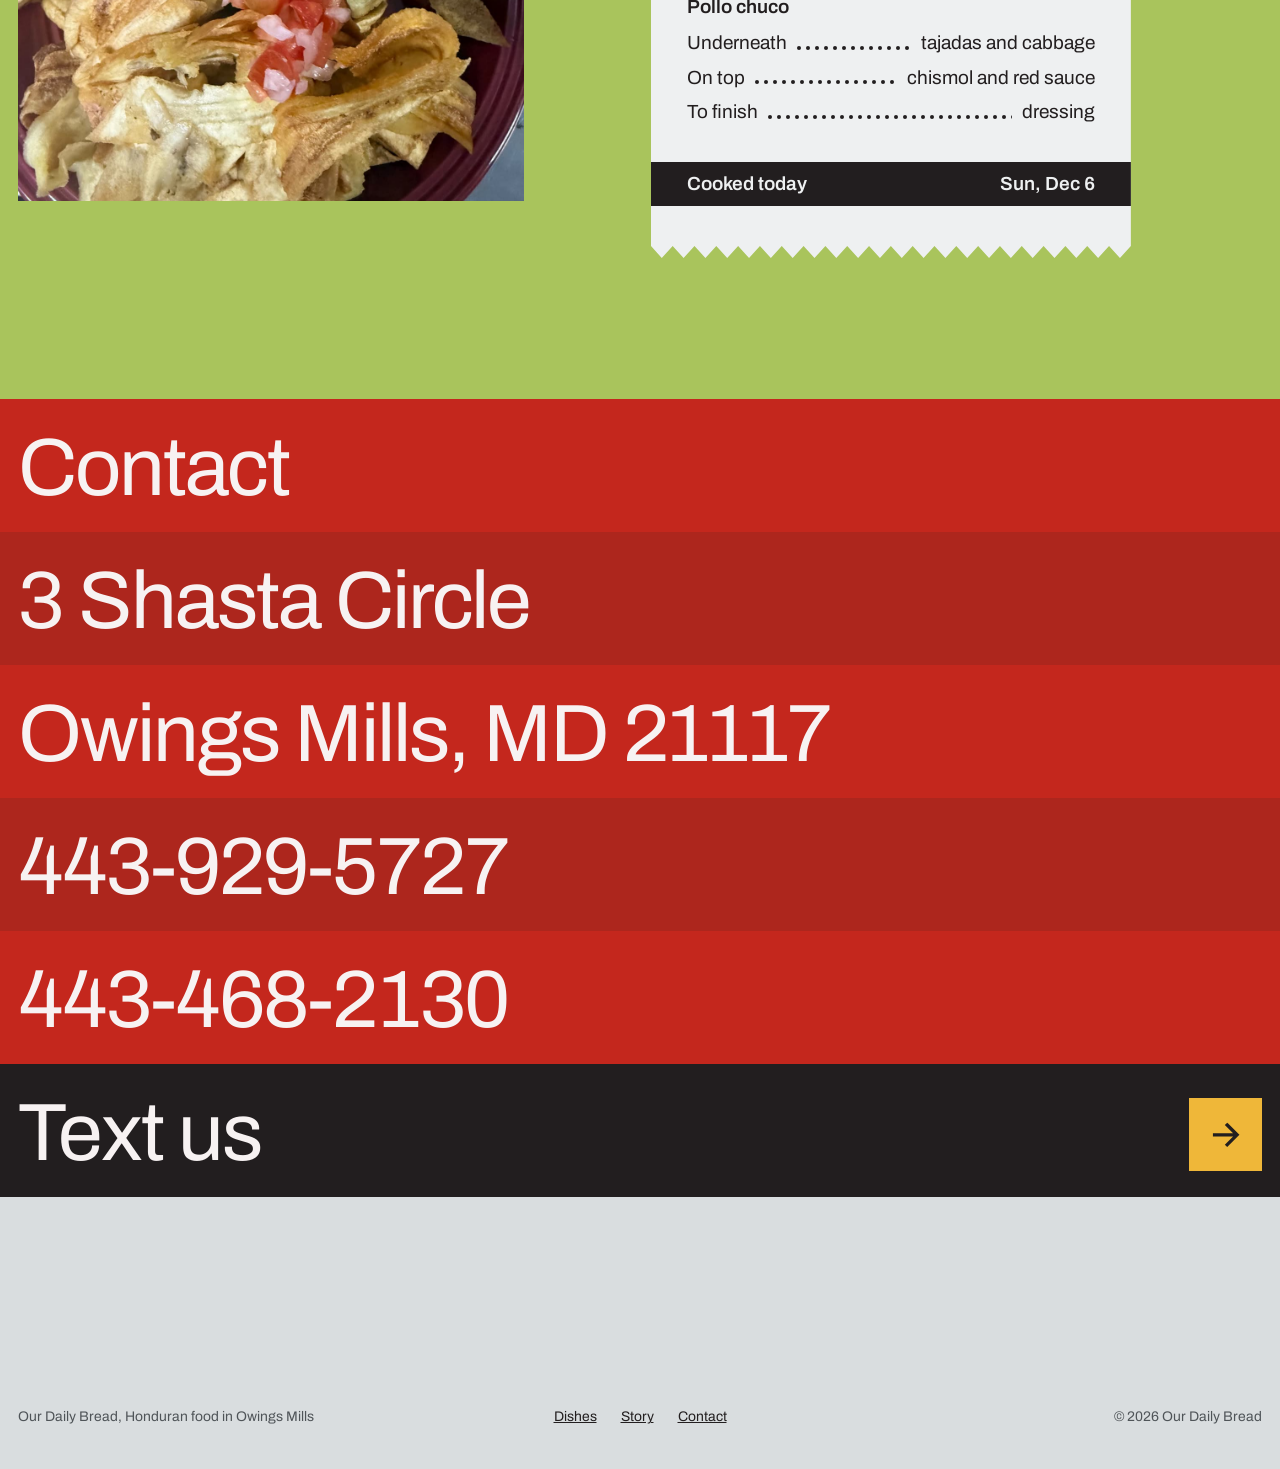
==== commit e7bed024: "Paleta con los colores del cliente: amarillo, morado, verde y rojo Cada color ocupa una sección ente" ====
--- a/en.html
+++ b/en.html
@@ -5,7 +5,7 @@
 <meta name="viewport" content="width=device-width, initial-scale=1">
 <title>Our Daily Bread | Honduran Food in Owings Mills, MD</title>
 <meta name="description" content="Honduran food made fresh every day in Owings Mills, Maryland: fried chicken, whole fried fish and pollo chuco over green plantain tajadas. Call 443-929-5727 or 443-468-2130 to order.">
-<meta name="theme-color" content="#eef0f1">
+<meta name="theme-color" content="#d9dddf">
 <link rel="icon" href="data:,">
 <link rel="preconnect" href="https://fonts.googleapis.com">
 <link rel="preconnect" href="https://fonts.gstatic.com" crossorigin>
--- a/assets/site.css
+++ b/assets/site.css
@@ -1,13 +1,17 @@
 :root {
-  /* colores tomados del sujeto: la mesa de acero, la luz sobre el acero y el plato rojo vino */
+  /* el fondo sale de la mesa de acero; los cuatro colores que pidió el cliente salen del plato.
+     Cada color es una sección entera (nunca dos colores dentro de un mismo bloque) y la acción va en tinta. */
   --bg: #d9dddf;
   --surface: #eef0f1;
   --ink: #221e1f;
   --muted: #4f5458;
-  --accent: #7a1430;
-  --accent-ink: #ffffff;
-  --field-1: #c3c9cd;  --field-1-ink: #221e1f;
-  --field-2: #7a1430;  --field-2-ink: #f7f2f2;
+  --amarillo: #efb739;  /* la tajada dorada */
+  --morado: #631d51;    /* la cebolla morada del encurtido */
+  --verde: #a9c45c;     /* el limón */
+  --rojo: #c4271d;      /* el tomate del chismol */
+  --rojo-2: color-mix(in srgb, var(--rojo) 86%, var(--ink));
+  --claro: #f7f2f2;     /* texto sobre morado y rojo */
+  --focus: var(--ink);
 
   --font: "Archivo", system-ui, sans-serif;
   --step-small: clamp(0.8125rem, 0.79rem + 0.1vw, 0.875rem);
@@ -39,8 +43,8 @@
 img, video { display: block; max-width: 100%; }
 a { color: inherit; }
 button { font: inherit; color: inherit; background: none; border: 0; padding: 0; cursor: pointer; }
-:focus-visible { outline: 2px solid var(--accent); outline-offset: 3px; }
-::selection { background: var(--accent); color: var(--accent-ink); }
+:focus-visible { outline: 2px solid var(--focus); outline-offset: 3px; }
+::selection { background: var(--ink); color: var(--surface); }
 .nums { font-variant-numeric: tabular-nums; }
 [hidden] { display: none !important; }
 
@@ -51,16 +55,16 @@
 .lead { font-size: var(--step-lead); line-height: 1.3; letter-spacing: -0.01em; }
 .small { font-size: var(--step-small); line-height: 1.45; }
 
-.button { display: inline-flex; align-items: center; justify-content: center; min-height: 56px; padding: 0 28px; background: var(--accent); color: var(--accent-ink); font-weight: 600; text-decoration: none; transition: transform var(--t-press) var(--ease-out), background-color var(--t-hover) ease; }
+.button { display: inline-flex; align-items: center; justify-content: center; min-height: 56px; padding: 0 28px; background: var(--ink); color: var(--surface); font-weight: 600; text-decoration: none; transition: transform var(--t-press) var(--ease-out), background-color var(--t-hover) ease; }
 .button:active { transform: scale(0.97); }
 .link { text-decoration: underline; text-decoration-thickness: 0.07em; text-underline-offset: 0.22em; transition: text-decoration-color var(--t-hover) ease, color var(--t-hover) ease; }
 
 /* ---------- el escenario: media fija a la derecha, hojas de papel a la izquierda ---------- */
 .stage { display: grid; grid-template-columns: minmax(0, 1fr) minmax(0, 1fr); column-gap: var(--frame); padding: var(--frame); align-items: start; }
-.stage-media { grid-column: 2; grid-row: 1; position: sticky; top: var(--frame); height: calc(100svh - 2 * var(--frame)); overflow: clip; background: #3a2a22; }
+.stage-media { grid-column: 2; grid-row: 1; position: sticky; top: var(--frame); height: calc(100svh - 2 * var(--frame)); overflow: clip; background: var(--ink); }
 .layer { position: absolute; inset: 0; opacity: 0; transition: opacity var(--fade) var(--ease-soft); }
 .layer.is-on { opacity: 1; }
-.layer img, .layer video { width: 100%; height: 100%; object-fit: cover; background: #3a2a22; }
+.layer img, .layer video { width: 100%; height: 100%; object-fit: cover; background: var(--ink); }
 .layer img { object-position: 50% 45%; }
 .stage-bar { position: absolute; inset: auto 0 0 0; min-height: 56px; display: grid; grid-template-columns: 1fr auto 1fr; align-items: center; gap: 16px; padding: 8px 20px; background: var(--surface); }
 .stage-bar > :last-child { justify-self: end; text-align: right; }
@@ -72,7 +76,7 @@
 .sheet { background: var(--surface); padding: var(--pad); }
 
 /* portada, armada como una carta de menú */
-.hero { min-height: calc(100svh - 2 * var(--frame)); display: flex; flex-direction: column; align-items: center; text-align: center; padding-top: 22px; }
+.hero { background: var(--amarillo); color: var(--ink); min-height: calc(100svh - 2 * var(--frame)); display: flex; flex-direction: column; align-items: center; text-align: center; padding-top: 22px; }
 .topbar { width: 100%; display: grid; grid-template-columns: 1fr auto 1fr; align-items: center; gap: 16px; }
 .topbar > :first-child { justify-self: start; }
 .topbar > :last-child { justify-self: end; }
@@ -109,21 +113,21 @@
 .plato-foto { display: none; }
 
 /* la carta del fundador */
-.historia { background: var(--field-1); color: var(--field-1-ink); padding-block: var(--section); }
+.historia { background: var(--morado); color: var(--claro); --focus: var(--claro); padding-block: var(--section); }
 .carta { max-width: 520px; }
 .carta h2 { margin-bottom: 40px; }
 .carta p + p { margin-top: 1.1em; }
-.marca { background: var(--accent); color: var(--accent-ink); padding: 0.06em 0.24em; box-decoration-break: clone; -webkit-box-decoration-break: clone; }
+.marca { background: var(--amarillo); color: var(--ink); padding: 0.06em 0.24em; box-decoration-break: clone; -webkit-box-decoration-break: clone; }
 .carta .firma { margin-top: 44px; }
 .firma strong { display: block; font-size: var(--step-lead); font-weight: 400; letter-spacing: -0.01em; }
 .firma span { display: block; margin-top: 4px; font-size: var(--step-small); }
 
-/* fresco del día: el campo rojo del plato y la comanda */
-.fresco { background: var(--field-2); color: var(--field-2-ink); padding: var(--section) var(--frame); }
+/* fresco del día: el campo verde del limón y la comanda */
+.fresco { background: var(--verde); color: var(--ink); padding: var(--section) var(--frame); }
 .fresco-grid { display: grid; grid-template-columns: repeat(12, minmax(0, 1fr)); column-gap: var(--gutter); align-items: start; }
 .fresco-text { grid-column: 1 / span 5; }
 .fresco-text p { margin-top: 28px; max-width: 30ch; }
-.fresco-foto { margin-top: 48px; width: 100%; height: auto; aspect-ratio: 1; object-fit: cover; background: #5c1024; }
+.fresco-foto { margin-top: 48px; width: 100%; height: auto; aspect-ratio: 1; object-fit: cover; background: color-mix(in srgb, var(--verde) 70%, var(--ink)); }
 .comanda { grid-column: 7 / span 5; width: 100%; max-width: 480px; background: var(--surface); color: var(--ink); padding: 40px 36px 52px; font-variant-numeric: tabular-nums;
   clip-path: polygon(0 0, 100% 0, 100% calc(100% - 12px), 97.727% 100%, 95.455% calc(100% - 12px), 93.182% 100%, 90.909% calc(100% - 12px), 88.636% 100%, 86.364% calc(100% - 12px), 84.091% 100%, 81.818% calc(100% - 12px), 79.545% 100%, 77.273% calc(100% - 12px), 75% 100%, 72.727% calc(100% - 12px), 70.455% 100%, 68.182% calc(100% - 12px), 65.909% 100%, 63.636% calc(100% - 12px), 61.364% 100%, 59.091% calc(100% - 12px), 56.818% 100%, 54.545% calc(100% - 12px), 52.273% 100%, 50% calc(100% - 12px), 47.727% 100%, 45.455% calc(100% - 12px), 43.182% 100%, 40.909% calc(100% - 12px), 38.636% 100%, 36.364% calc(100% - 12px), 34.091% 100%, 31.818% calc(100% - 12px), 29.545% 100%, 27.273% calc(100% - 12px), 25% 100%, 22.727% calc(100% - 12px), 20.455% 100%, 18.182% calc(100% - 12px), 15.909% 100%, 13.636% calc(100% - 12px), 11.364% 100%, 9.091% calc(100% - 12px), 6.818% 100%, 4.545% calc(100% - 12px), 2.273% 100%, 0% calc(100% - 12px)); }
 .comanda-cabeza { text-align: center; }
@@ -137,14 +141,15 @@
   background: url("data:image/svg+xml,%3Csvg xmlns='http://www.w3.org/2000/svg' width='9' height='4'%3E%3Ccircle cx='2' cy='2' r='2' fill='%23221e1f'/%3E%3C/svg%3E") repeat-x left center / 9px 4px; }
 .total { margin: 32px -36px 0; min-height: 44px; display: flex; justify-content: space-between; align-items: center; gap: 16px; padding: 0 36px; background: var(--ink); color: var(--surface); font-weight: 600; }
 
-/* contacto: la dirección en filas grandes */
-.contacto { font-size: var(--step-display); line-height: 1.0; letter-spacing: -0.025em; }
-.row { min-height: clamp(84px, 10.4vw, 150px); display: flex; align-items: flex-end; justify-content: space-between; gap: 24px; padding: 0 var(--frame) 0.28em; text-decoration: none; background: var(--bg); color: var(--ink); }
-.row:nth-child(even) { background: var(--field-1); }
+/* contacto: la dirección en filas grandes, sobre el rojo del chismol */
+.contacto { --focus: var(--claro); font-size: var(--step-display); line-height: 1.0; letter-spacing: -0.025em; }
+.row { min-height: clamp(84px, 10.4vw, 150px); display: flex; align-items: flex-end; justify-content: space-between; gap: 24px; padding: 0 var(--frame) 0.28em; text-decoration: none; background: var(--rojo); color: var(--claro); }
+.row:nth-child(even) { background: var(--rojo-2); }
+.contacto .row-saludo { background: var(--ink); }
 .contacto h2 { font-size: inherit; }
 a.row { transition: background-color var(--t-hover) ease, color var(--t-hover) ease; }
 a.row .txt { transition: transform 420ms var(--ease-out); }
-.row-saludo .flecha { flex: none; width: 0.9em; height: 0.9em; margin-bottom: 0.04em; display: grid; place-items: center; background: var(--accent); color: var(--accent-ink); transition: transform var(--t-press) var(--ease-out); }
+.row-saludo .flecha { flex: none; width: 0.9em; height: 0.9em; margin-bottom: 0.04em; display: grid; place-items: center; background: var(--amarillo); color: var(--ink); transition: transform var(--t-press) var(--ease-out); }
 .row-saludo .flecha svg { width: 46%; height: 46%; }
 .row-saludo:active .flecha { transform: scale(0.94); }
 
@@ -156,12 +161,12 @@
 .pie > :first-child { color: var(--muted); }
 
 @media (hover: hover) and (pointer: fine) {
-  .button:hover { background: #5e0f25; }
+  .button:hover { background: var(--morado); }
   .link:hover, .pause:hover, .idioma:hover { text-decoration-thickness: 0.14em; }
   .topbar a:hover, .pie nav a:hover { text-decoration: underline; text-decoration-thickness: 0.07em; text-underline-offset: 0.22em; }
   .tab:hover { color: var(--ink); }
-  .cell-ink:hover { background: var(--accent); color: var(--accent-ink); }
-  .cell-tone:hover { background: var(--field-1); }
+  .cell-ink:hover { background: var(--morado); color: var(--claro); }
+  .cell-tone:hover { background: var(--amarillo); }
   a.row:hover { background: var(--ink); color: var(--surface); }
   a.row:hover .txt { transform: translateX(0.18em); }
 }
@@ -196,8 +201,7 @@
   .total { margin-inline: -22px; padding-inline: 22px; }
   .contacto { font-size: clamp(2rem, 9.6vw, 3.5rem); }
   .row { align-items: center; padding-block: 12px; }
-  .contacto .row-saludo { background: var(--accent); color: var(--accent-ink); }
-  .row-saludo .flecha { width: 56px; height: 56px; margin: 0; background: var(--accent-ink); color: var(--accent); }
+  .row-saludo .flecha { width: 56px; height: 56px; margin: 0; }
   .row-saludo .flecha svg { width: 22px; height: 22px; }
   .pie { grid-template-columns: 1fr; gap: 8px; padding: 20svh var(--frame) 24px; }
   .pie nav { flex-wrap: wrap; gap: 0 20px; }
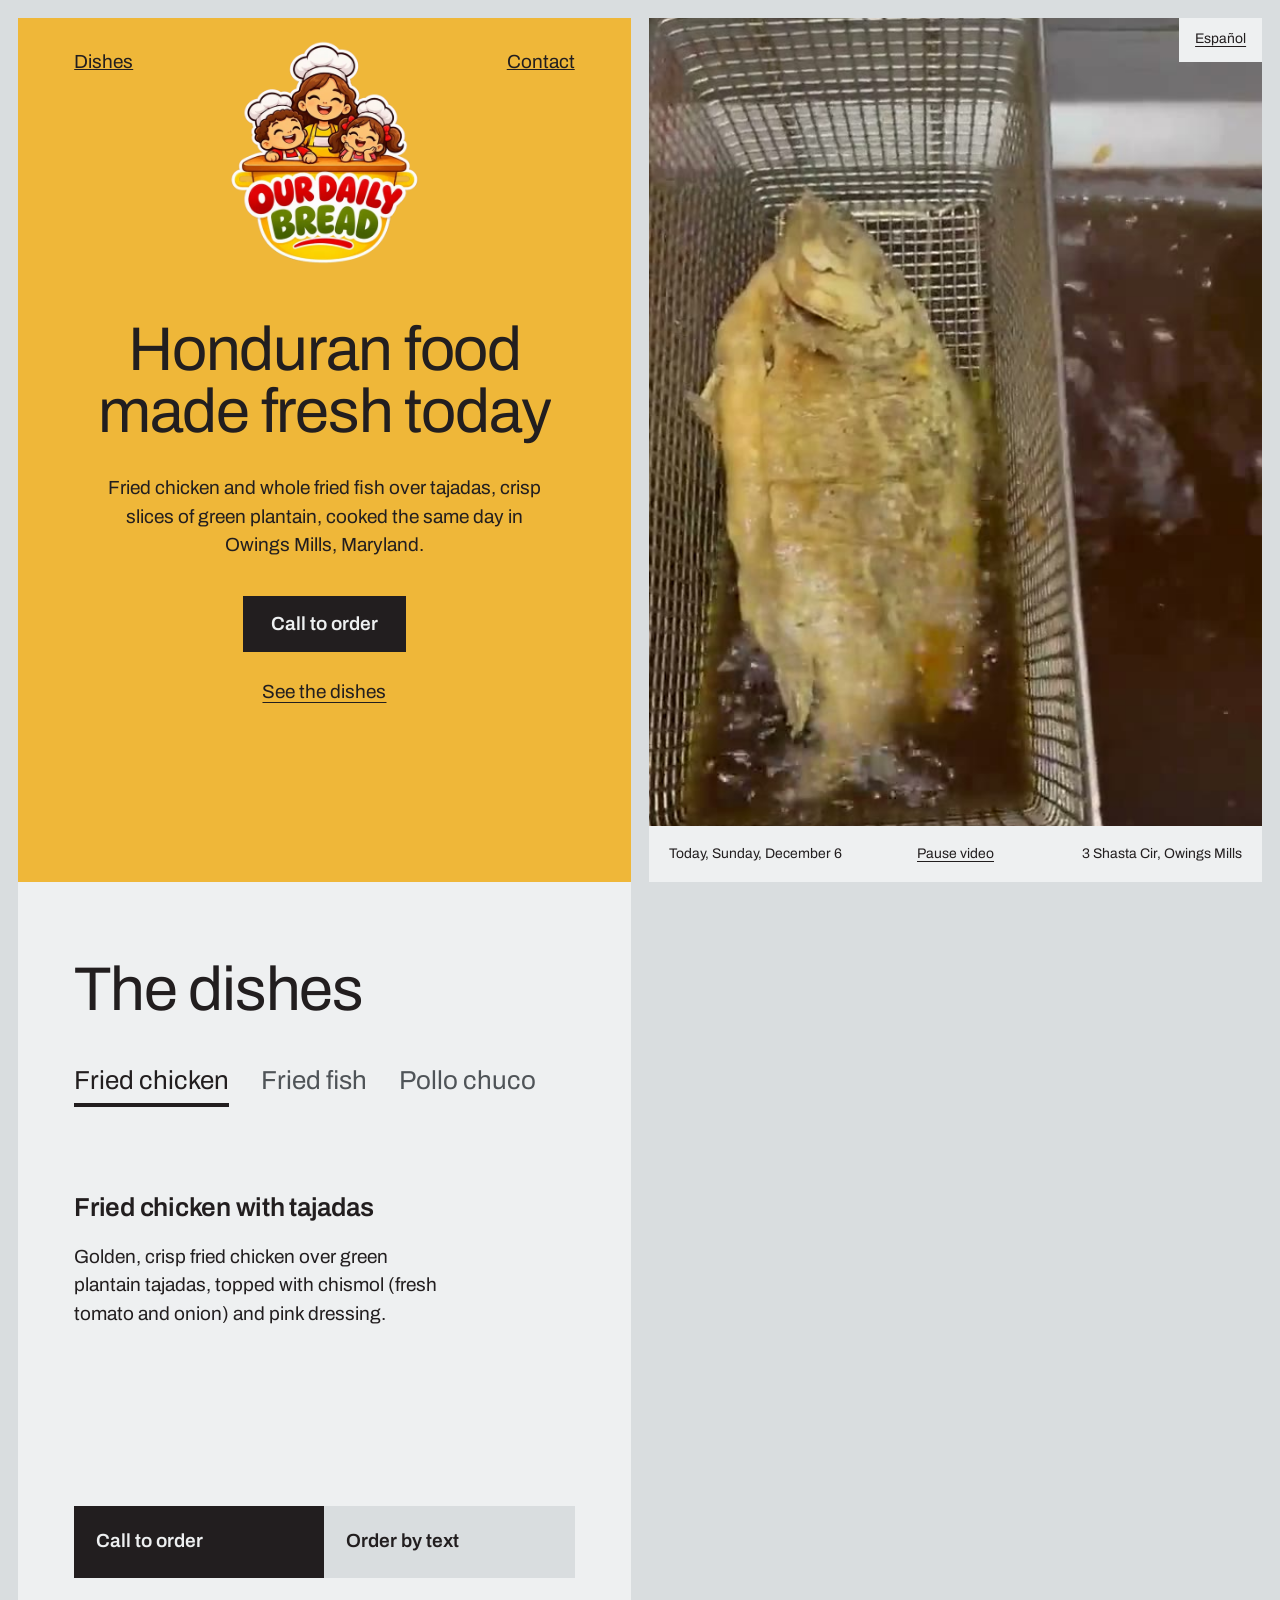
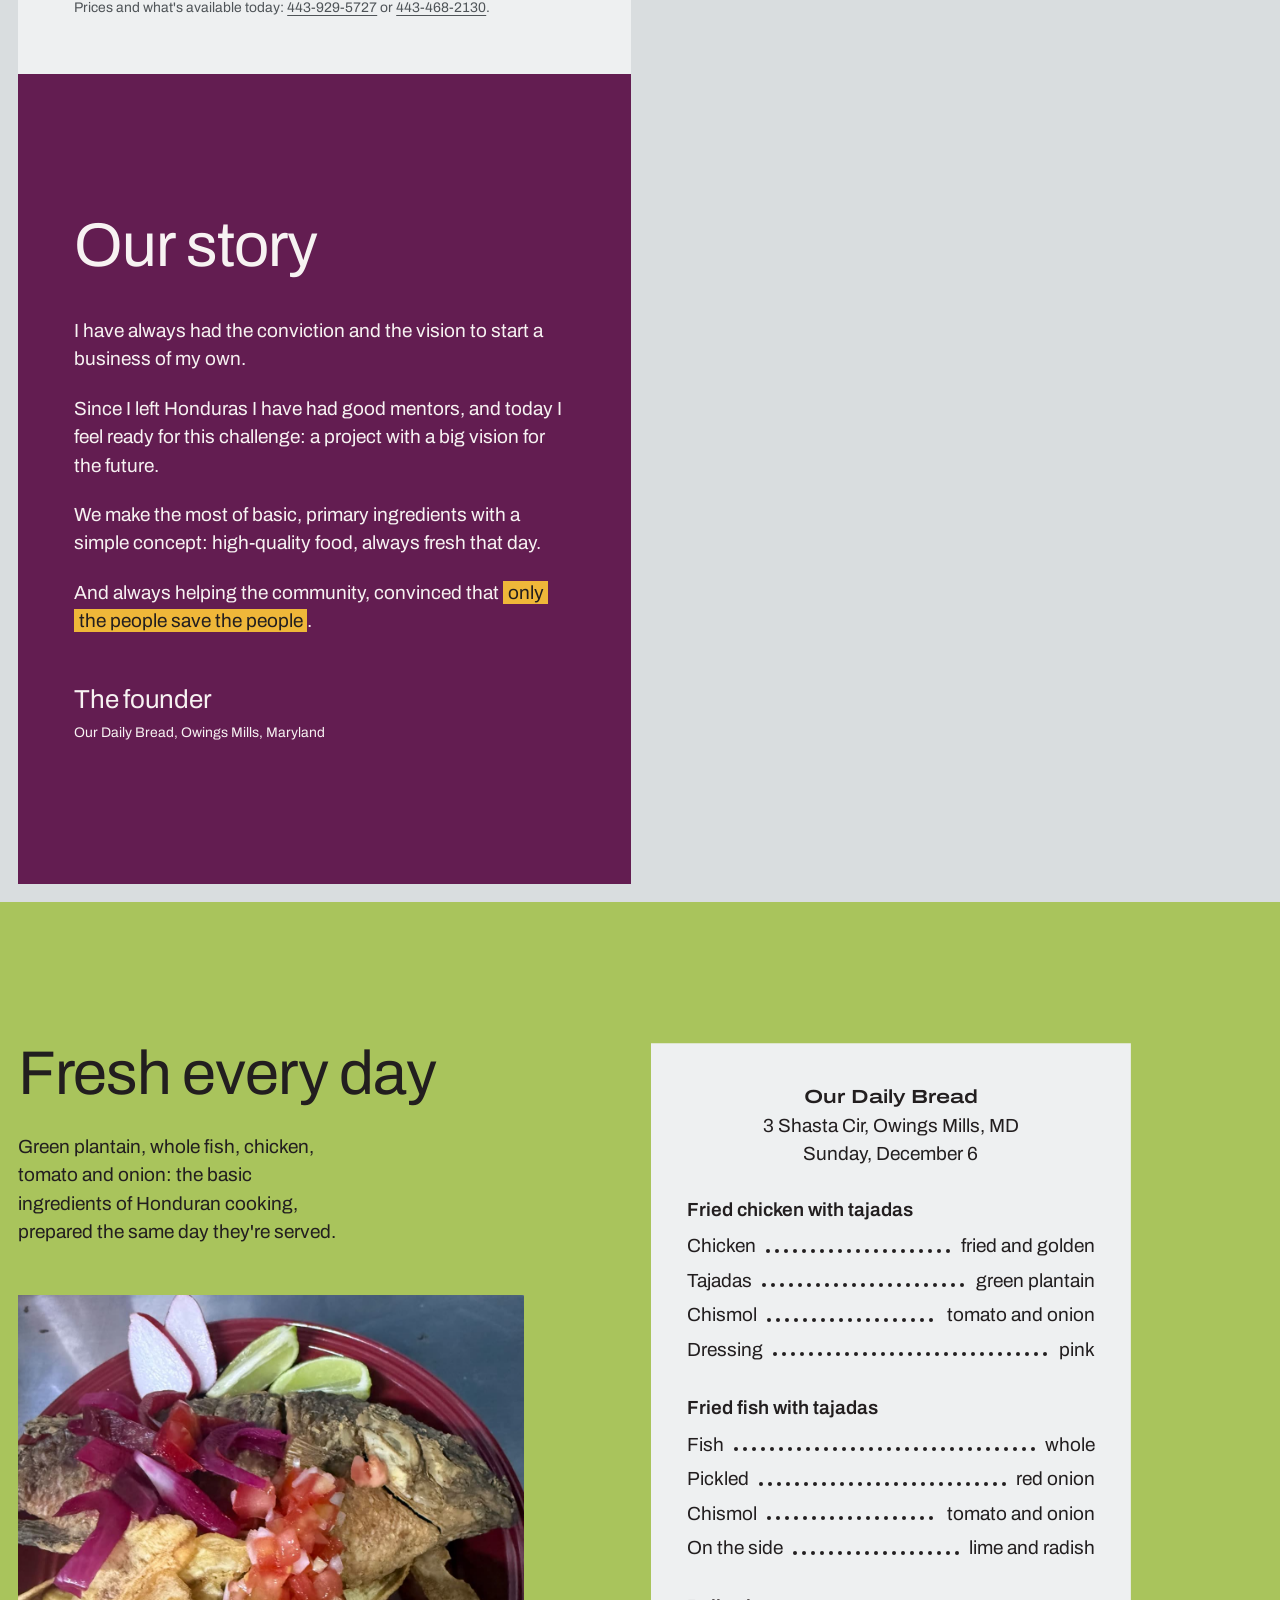
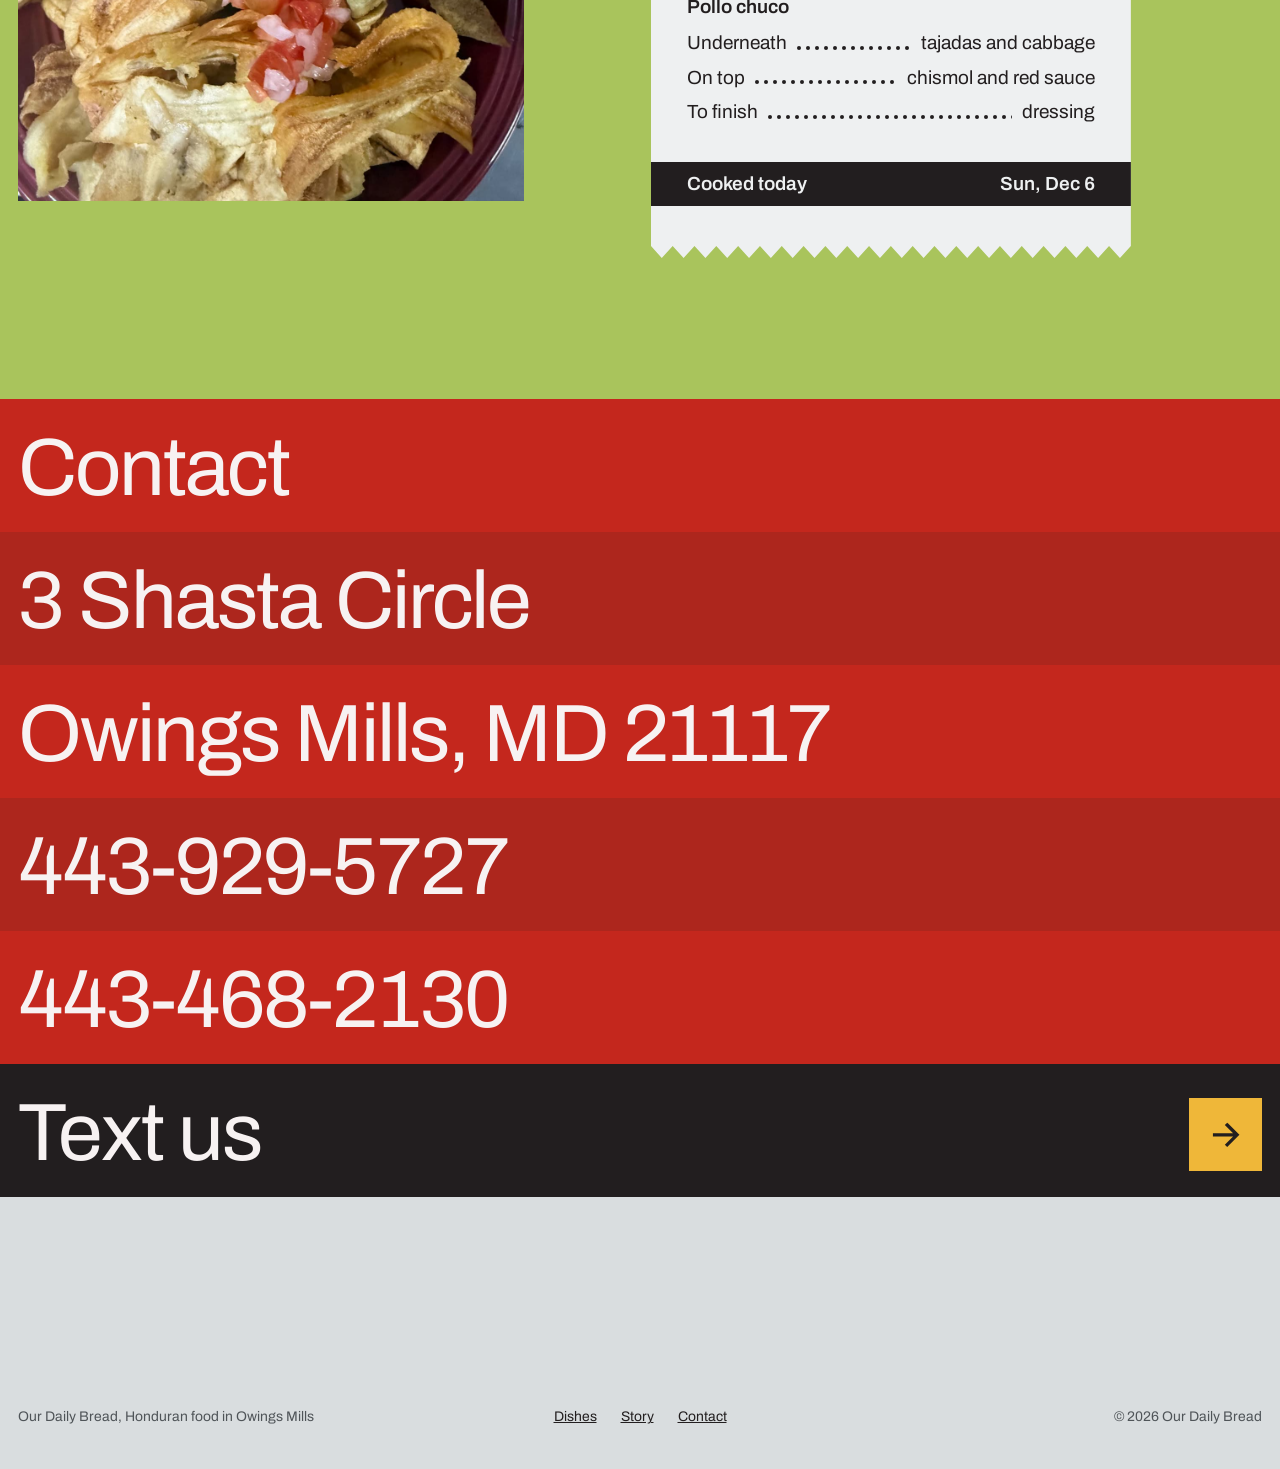
==== commit eab42226: "Logo del cliente en la portada y como ícono del sitio El logo va al centro de la portada entre Plato" ====
--- a/en.html
+++ b/en.html
@@ -6,7 +6,8 @@
 <title>Our Daily Bread | Honduran Food in Owings Mills, MD</title>
 <meta name="description" content="Honduran food made fresh every day in Owings Mills, Maryland: fried chicken, whole fried fish and pollo chuco over green plantain tajadas. Call 443-929-5727 or 443-468-2130 to order.">
 <meta name="theme-color" content="#d9dddf">
-<link rel="icon" href="data:,">
+<link rel="icon" href="assets/icono.png" type="image/png">
+<link rel="apple-touch-icon" href="assets/icono.png">
 <link rel="preconnect" href="https://fonts.googleapis.com">
 <link rel="preconnect" href="https://fonts.gstatic.com" crossorigin>
 <link href="https://fonts.googleapis.com/css2?family=Archivo:wdth,wght@100..125,400..600&display=swap" rel="stylesheet">
@@ -60,7 +61,7 @@
     <header class="sheet hero" data-stage="inicio">
       <nav class="topbar" aria-label="Main">
         <a href="#platos">Dishes</a>
-        <a class="wordmark" href="#inicio" aria-label="Our Daily Bread, home">Our Daily Bread</a>
+        <a class="logo" href="#inicio" aria-label="Our Daily Bread, home"><img src="assets/logo.webp" width="512" height="512" alt="Our Daily Bread"></a>
         <a href="#contacto">Contact</a>
       </nav>
       <div class="hero-body">
--- a/assets/site.css
+++ b/assets/site.css
@@ -77,12 +77,13 @@
 
 /* portada, armada como una carta de menú */
 .hero { background: var(--amarillo); color: var(--ink); min-height: calc(100svh - 2 * var(--frame)); display: flex; flex-direction: column; align-items: center; text-align: center; padding-top: 22px; }
-.topbar { width: 100%; display: grid; grid-template-columns: 1fr auto 1fr; align-items: center; gap: 16px; }
+.topbar { width: 100%; display: grid; grid-template-columns: 1fr auto 1fr; align-items: start; gap: 16px; }
 .topbar > :first-child { justify-self: start; }
 .topbar > :last-child { justify-self: end; }
 .topbar a { min-height: 44px; display: inline-flex; align-items: center; }
-.wordmark { font-size: var(--step-lead); font-weight: 600; font-stretch: 125%; letter-spacing: -0.01em; text-decoration: none; white-space: nowrap; }
-.hero-body { margin-top: clamp(4.5rem, 23svh, 14rem); display: flex; flex-direction: column; align-items: center; }
+/* el logo del cliente, en el centro de la carta, como el sello de la casa */
+.logo img { width: clamp(150px, 25svh, 250px); height: auto; }
+.hero-body { margin-top: clamp(2rem, 6svh, 4.5rem); display: flex; flex-direction: column; align-items: center; }
 .hero h1 { max-width: 18ch; }
 .lines .line { display: block; overflow: clip; padding-bottom: 0.08em; margin-bottom: -0.08em; }
 .lines [data-line] { display: block; }
@@ -179,8 +180,8 @@
   .sheet { padding-inline: var(--frame); }
   .hero { min-height: 0; padding-top: 20px; padding-bottom: 64px; }
   .topbar { gap: 12px; }
-  .wordmark { font-stretch: 110%; }
-  .hero-body { margin-top: 44px; }
+  .logo img { width: clamp(124px, 34vw, 168px); }
+  .hero-body { margin-top: 28px; }
   .hero-body > p { margin-top: 24px; }
   .hero-body .button { width: 100%; margin-top: 28px; }
   .stage-bar { grid-template-columns: 1fr auto; padding: 6px 16px; }
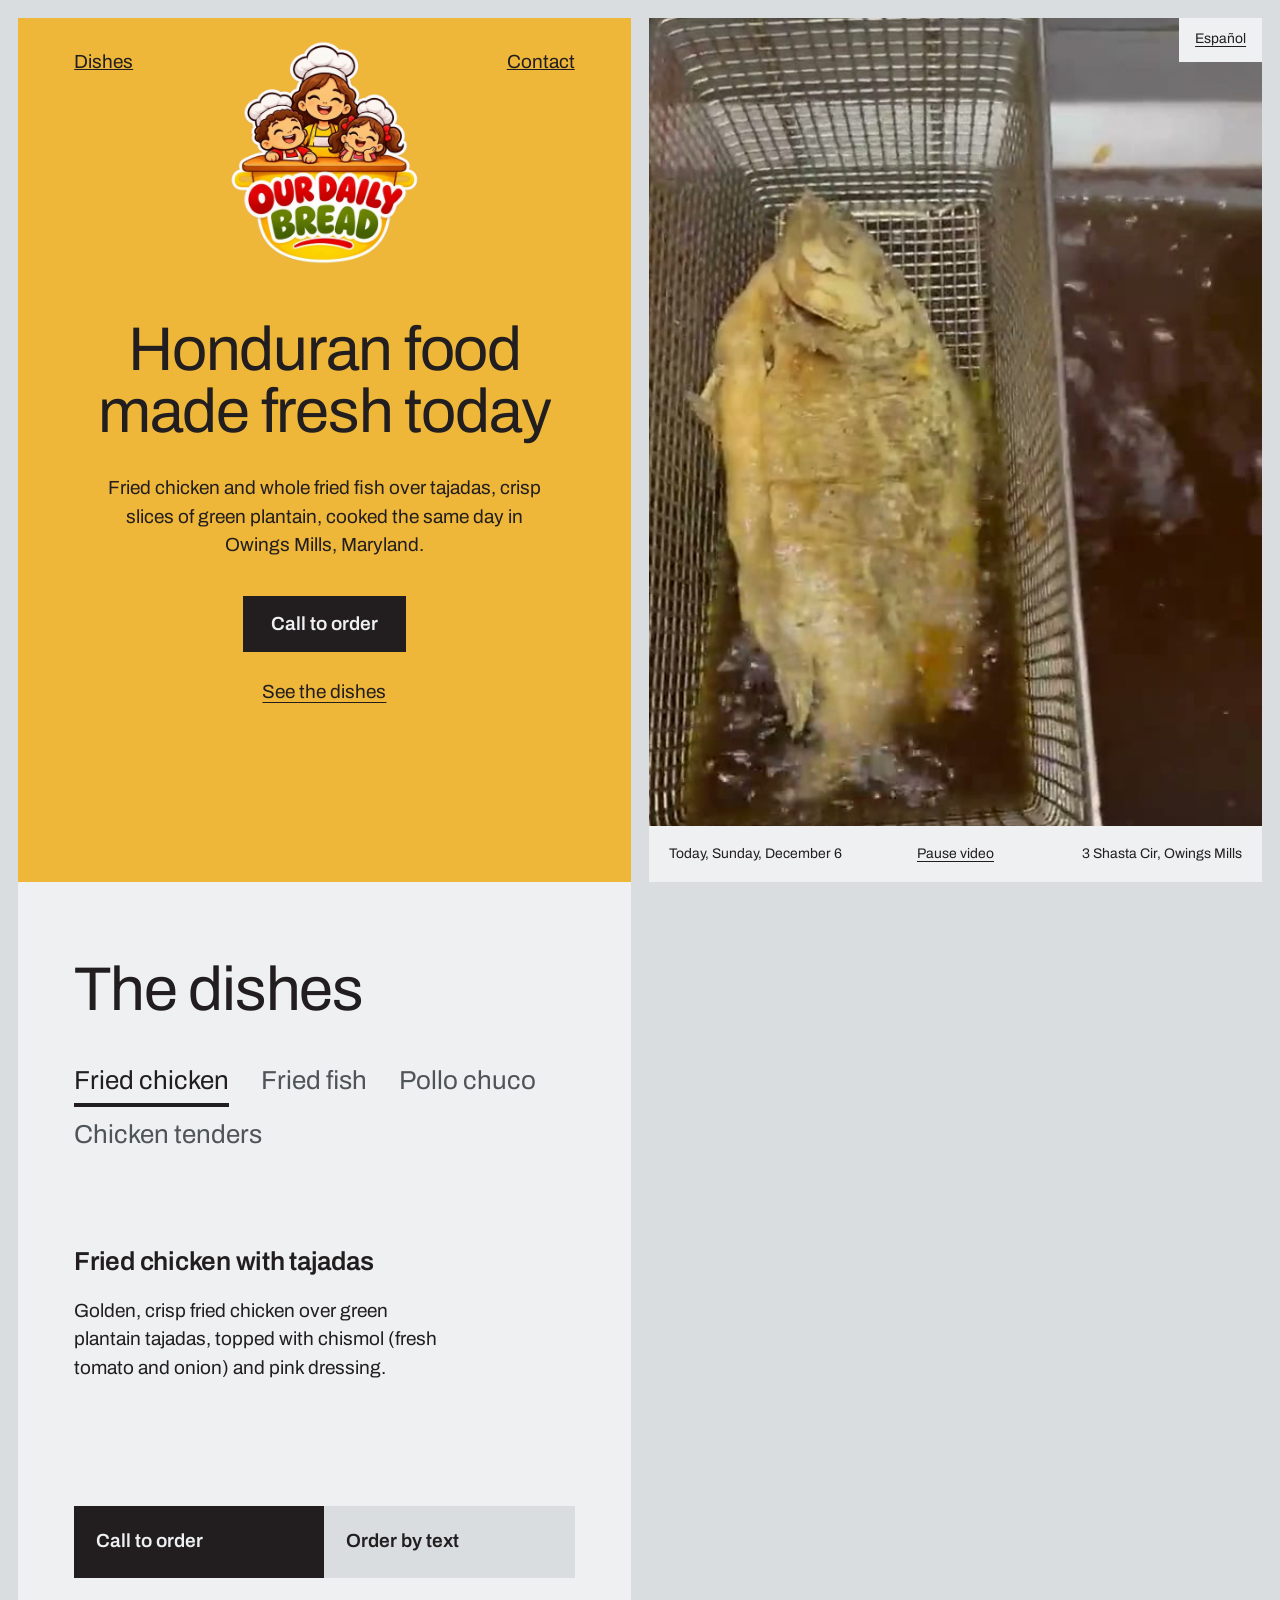
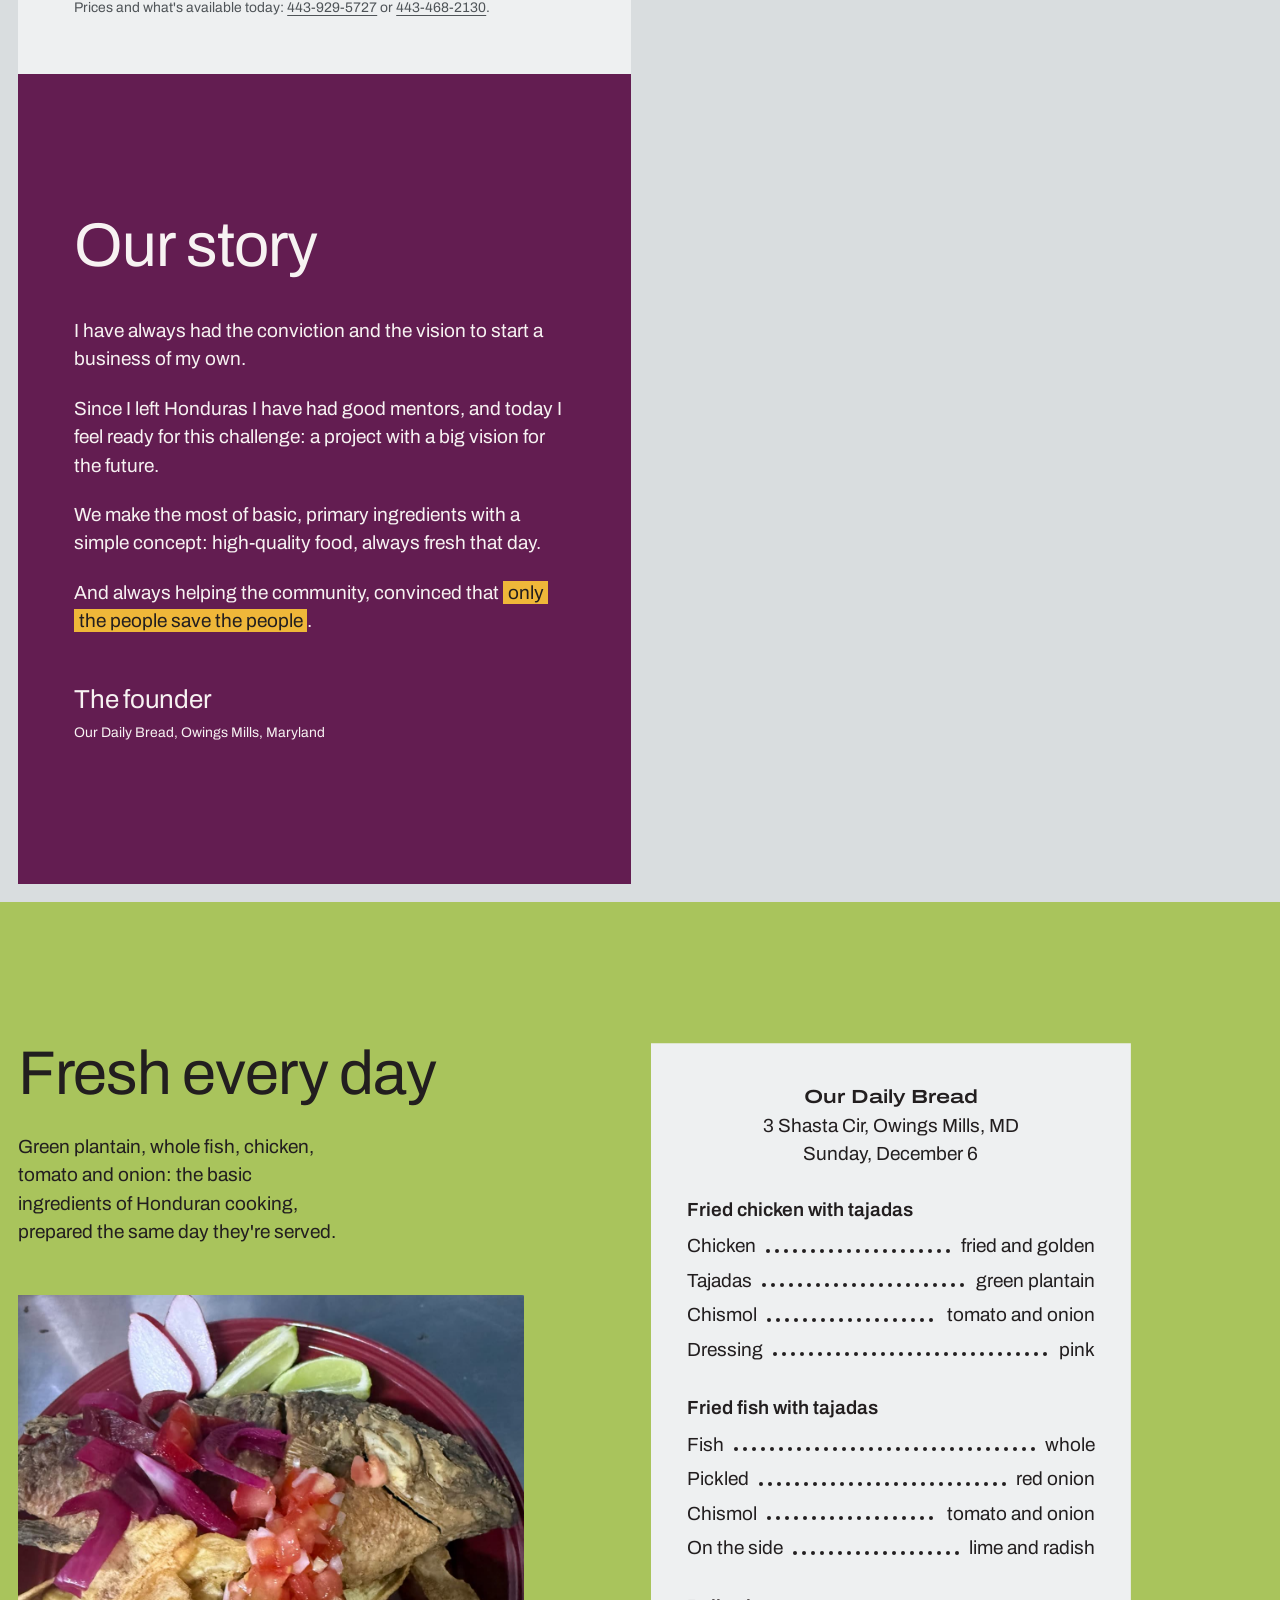
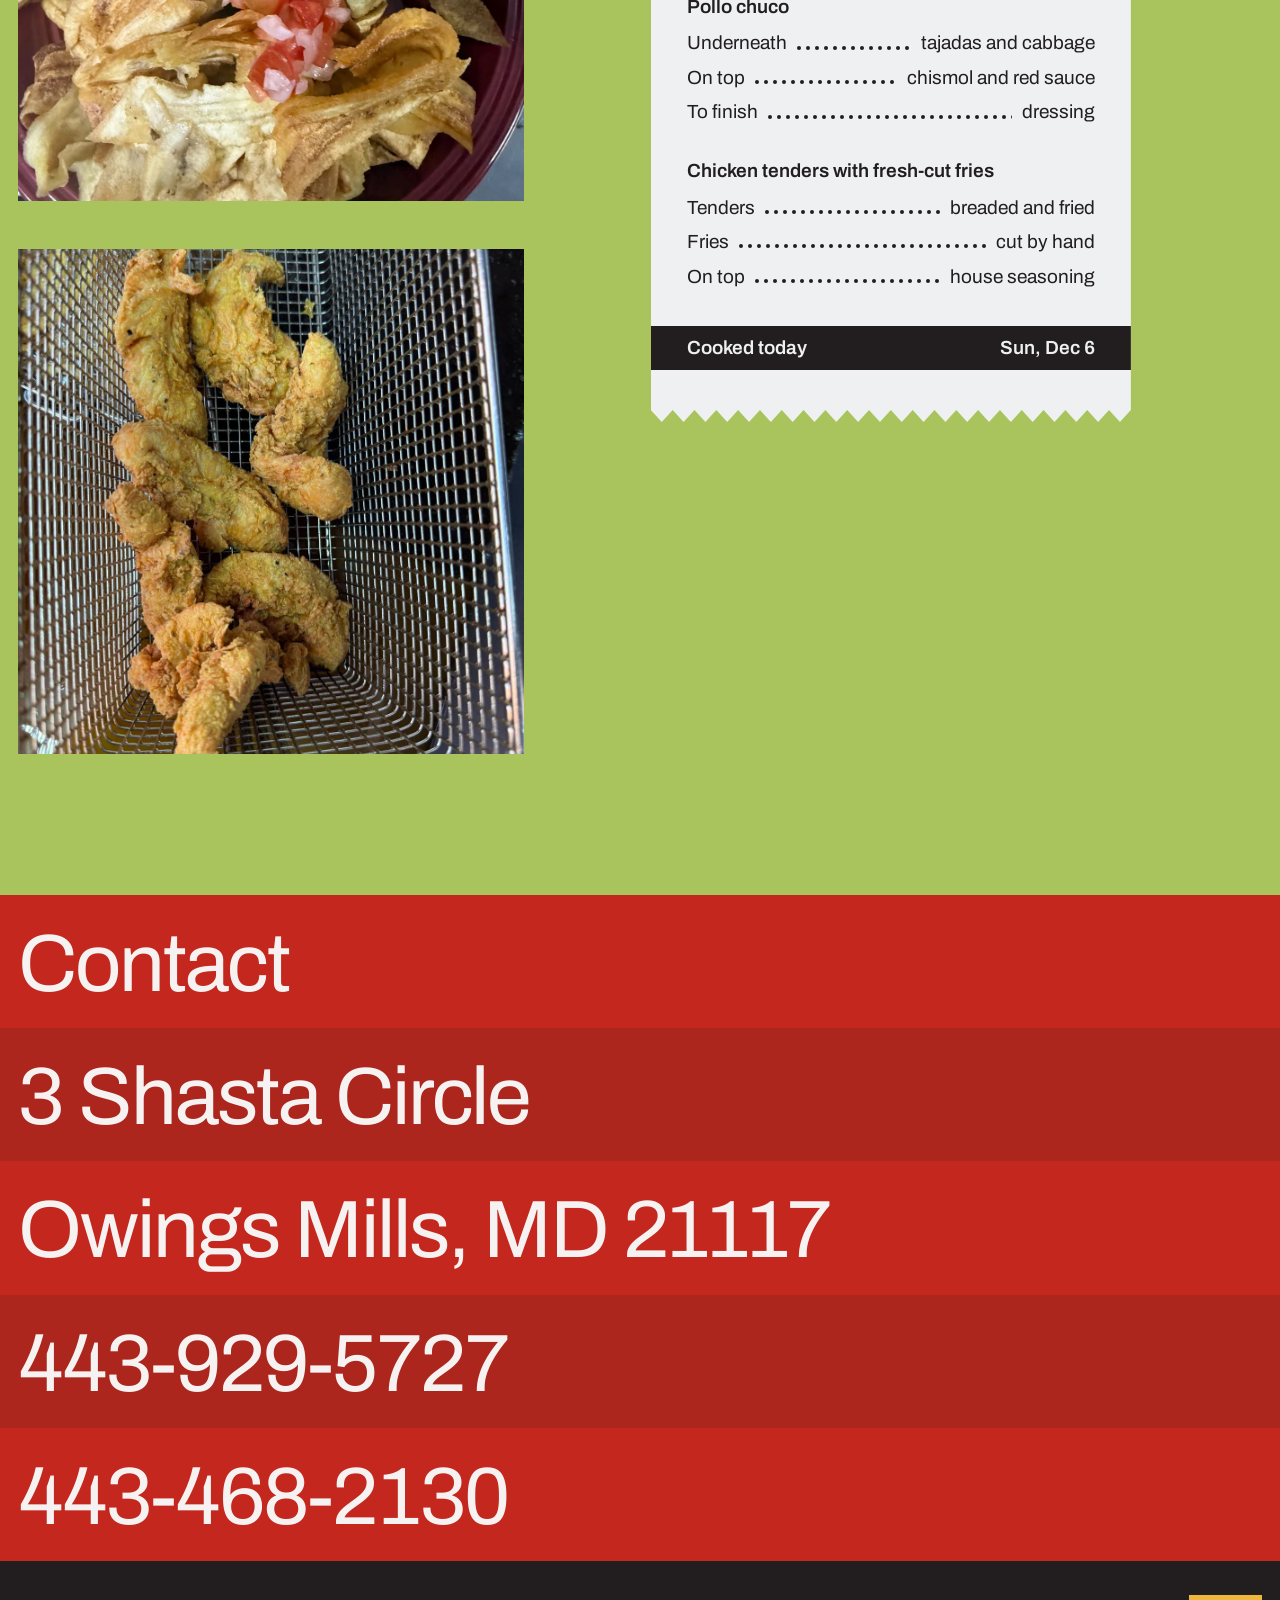
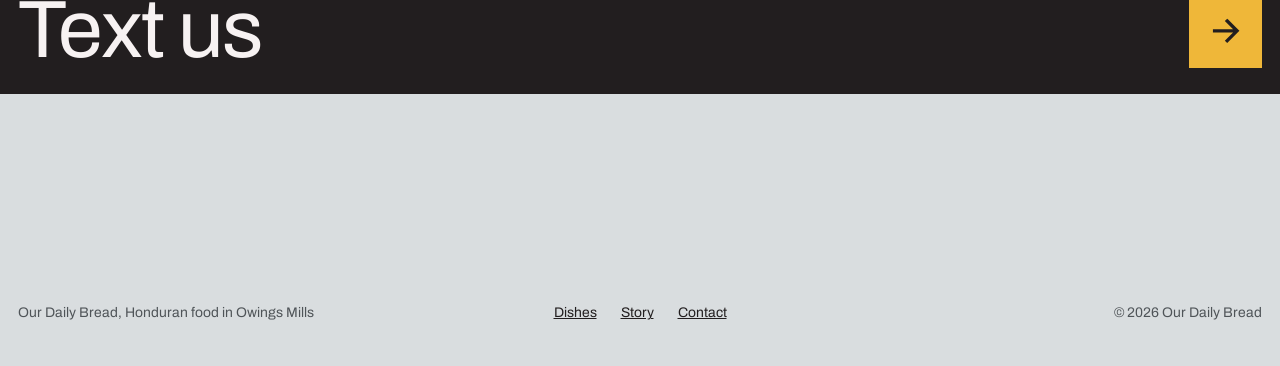
==== commit 9ce29bce: "Chicken tenders con papas fritas: nuevo plato con sus fotos" ====
--- a/en.html
+++ b/en.html
@@ -4,10 +4,19 @@
 <meta charset="utf-8">
 <meta name="viewport" content="width=device-width, initial-scale=1">
 <title>Our Daily Bread | Honduran Food in Owings Mills, MD</title>
-<meta name="description" content="Honduran food made fresh every day in Owings Mills, Maryland: fried chicken, whole fried fish and pollo chuco over green plantain tajadas. Call 443-929-5727 or 443-468-2130 to order.">
+<meta name="description" content="Honduran food made fresh every day in Owings Mills, Maryland: fried chicken, whole fried fish and pollo chuco over green plantain tajadas, plus chicken tenders with fresh-cut fries. Call 443-929-5727 or 443-468-2130 to order.">
 <meta name="theme-color" content="#d9dddf">
 <link rel="icon" href="assets/icono.png" type="image/png">
 <link rel="apple-touch-icon" href="assets/icono.png">
+<meta property="og:type" content="website">
+<meta property="og:url" content="https://our-daily-bread-six.vercel.app/en.html">
+<meta property="og:title" content="Our Daily Bread | Honduran Food in Owings Mills, MD">
+<meta property="og:description" content="Honduran food made fresh every day in Owings Mills, Maryland: fried chicken, whole fried fish and pollo chuco over green plantain tajadas, plus chicken tenders with fresh-cut fries. Call 443-929-5727 or 443-468-2130 to order.">
+<meta property="og:image" content="https://our-daily-bread-six.vercel.app/assets/compartir.jpg">
+<meta property="og:image:width" content="1200">
+<meta property="og:image:height" content="630">
+<meta property="og:image:alt" content="Our Daily Bread logo">
+<meta name="twitter:card" content="summary_large_image">
 <link rel="preconnect" href="https://fonts.googleapis.com">
 <link rel="preconnect" href="https://fonts.gstatic.com" crossorigin>
 <link href="https://fonts.googleapis.com/css2?family=Archivo:wdth,wght@100..125,400..600&display=swap" rel="stylesheet">
@@ -44,6 +53,7 @@
     <div class="layer" data-layer="pollo"><img src="assets/pollo-tajadas.jpg" width="1200" height="1600" alt="Golden fried chicken over green plantain tajadas, with chismol and pink dressing, on a red plate" loading="lazy" decoding="async"></div>
     <div class="layer" data-layer="pescado"><img src="assets/pescado-frito.jpg" width="1200" height="1600" alt="Whole fried fish with pickled red onion, chismol, lime, radish and tajadas, on a red plate" loading="lazy" decoding="async"></div>
     <div class="layer" data-layer="chuco"><img src="assets/pollo-chuco.jpg" width="1200" height="1600" alt="Pollo chuco on a to-go plate: fried chicken over tajadas with cabbage, chismol, red sauce and dressing" loading="lazy" decoding="async"></div>
+    <div class="layer" data-layer="tenders"><img src="assets/tenders-papas.jpg" width="1200" height="1600" alt="Seasoned fried chicken tenders over hand-cut fries in a paper tray" loading="lazy" decoding="async"></div>
     <div class="layer" data-layer="historia">
       <video muted loop playsinline preload="none" poster="assets/pollo-chuco-armado-poster.jpg" width="576" height="1024" aria-hidden="true">
         <source src="assets/pollo-chuco-armado.mp4" type="video/mp4">
@@ -85,6 +95,7 @@
         <button class="tab" type="button" role="tab" id="tab-pollo" aria-selected="true" aria-controls="plato-pollo" data-plate="pollo">Fried chicken</button>
         <button class="tab" type="button" role="tab" id="tab-pescado" aria-selected="false" aria-controls="plato-pescado" data-plate="pescado" tabindex="-1">Fried fish</button>
         <button class="tab" type="button" role="tab" id="tab-chuco" aria-selected="false" aria-controls="plato-chuco" data-plate="chuco" tabindex="-1">Pollo chuco</button>
+        <button class="tab" type="button" role="tab" id="tab-tenders" aria-selected="false" aria-controls="plato-tenders" data-plate="tenders" tabindex="-1">Chicken tenders</button>
       </div>
 
       <div class="plato" id="plato-pollo" role="tabpanel" aria-labelledby="tab-pollo" data-plate="pollo">
@@ -109,6 +120,14 @@
         <div class="cells">
           <a class="cell cell-ink" href="tel:+14439295727">Call to order</a>
           <a class="cell cell-tone" href="sms:+14439295727?&amp;body=Hi%2C%20Our%20Daily%20Bread.%20I'd%20like%20to%20order%20one%20pollo%20chuco." data-sms="one pollo chuco">Order by text</a>
+        </div>
+      </div>
+      <div class="plato" id="plato-tenders" role="tabpanel" aria-labelledby="tab-tenders" data-plate="tenders">
+        <h3>Chicken tenders with fresh-cut fries</h3>
+        <p>Breaded chicken breast strips fried to order and seasoned on top, with hand-cut fries.</p>
+        <div class="cells">
+          <a class="cell cell-ink" href="tel:+14439295727">Call to order</a>
+          <a class="cell cell-tone" href="sms:+14439295727?&amp;body=Hi%2C%20Our%20Daily%20Bread.%20I'd%20like%20to%20order%20chicken%20tenders%20with%20fries." data-sms="chicken tenders with fries">Order by text</a>
         </div>
       </div>
       <p class="nota small">Prices and what's available today: <a class="link nums" href="tel:+14439295727">443-929-5727</a> or <a class="link nums" href="tel:+14434682130">443-468-2130</a>.</p>
@@ -133,6 +152,7 @@
       <h2 class="head" id="fresco-titulo" data-reveal>Fresh every day</h2>
       <p data-reveal style="--i:1">Green plantain, whole fish, chicken, tomato and onion: the basic ingredients of Honduran cooking, prepared the same day they're served.</p>
       <img class="fresco-foto settle" data-reveal style="--i:2" src="assets/pescado-cerca.jpg" width="1200" height="1600" alt="Close up: radish, lime, pickled red onion, chismol and tajadas beside the fried fish" loading="lazy" decoding="async">
+      <img class="fresco-foto settle" data-reveal style="--i:3" src="assets/tenders-canasta.jpg" width="1125" height="1500" alt="Chicken tenders fresh out of the oil in the fryer basket" loading="lazy" decoding="async">
     </div>
 
     <div class="comanda" role="group" aria-label="What goes in each dish" data-reveal style="--i:1">
@@ -165,6 +185,14 @@
           <div class="fila" data-reveal style="--i:0"><dt>Underneath</dt><dd>tajadas and cabbage</dd></div>
           <div class="fila" data-reveal style="--i:1"><dt>On top</dt><dd>chismol and red sauce</dd></div>
           <div class="fila" data-reveal style="--i:2"><dt>To finish</dt><dd>dressing</dd></div>
+        </dl>
+      </div>
+      <div class="grupo">
+        <h3>Chicken tenders with fresh-cut fries</h3>
+        <dl>
+          <div class="fila" data-reveal style="--i:0"><dt>Tenders</dt><dd>breaded and fried</dd></div>
+          <div class="fila" data-reveal style="--i:1"><dt>Fries</dt><dd>cut by hand</dd></div>
+          <div class="fila" data-reveal style="--i:2"><dt>On top</dt><dd>house seasoning</dd></div>
         </dl>
       </div>
       <p class="total"><span>Cooked today</span><span data-today="corto">today</span></p>
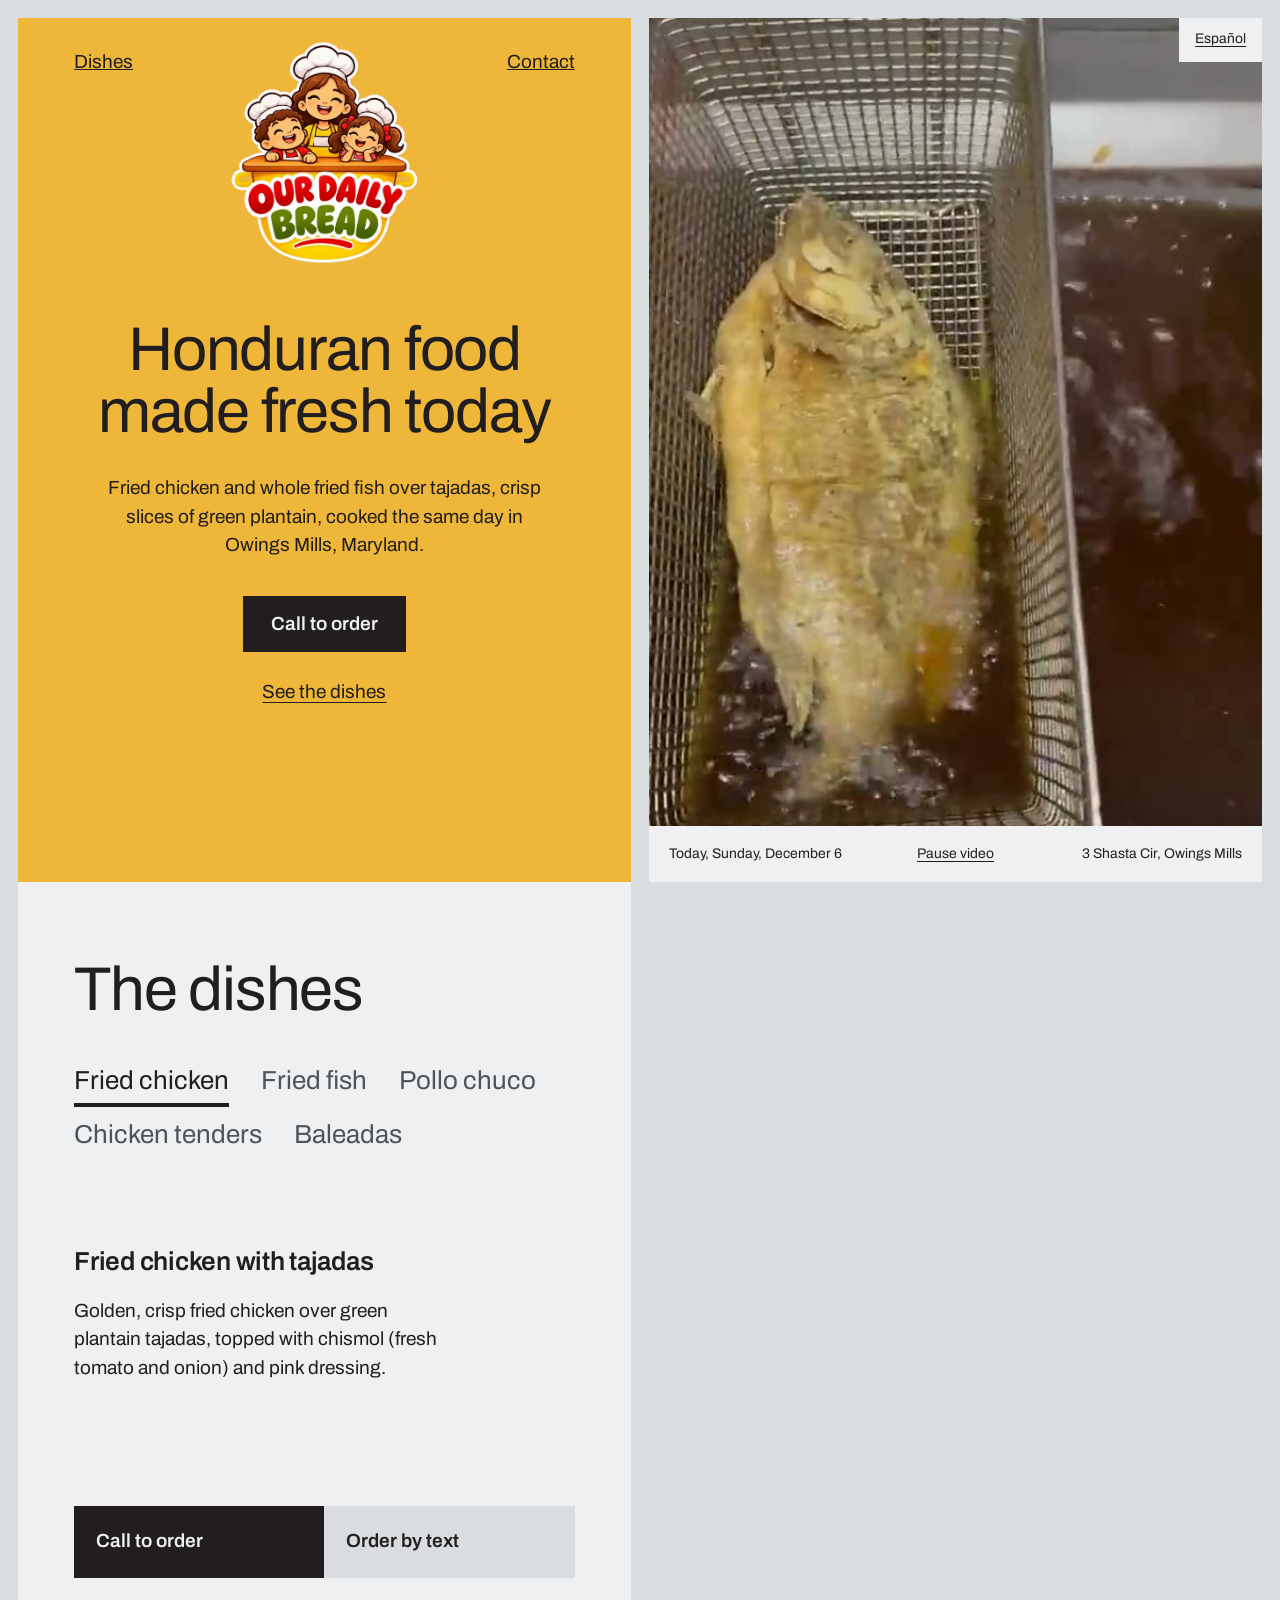
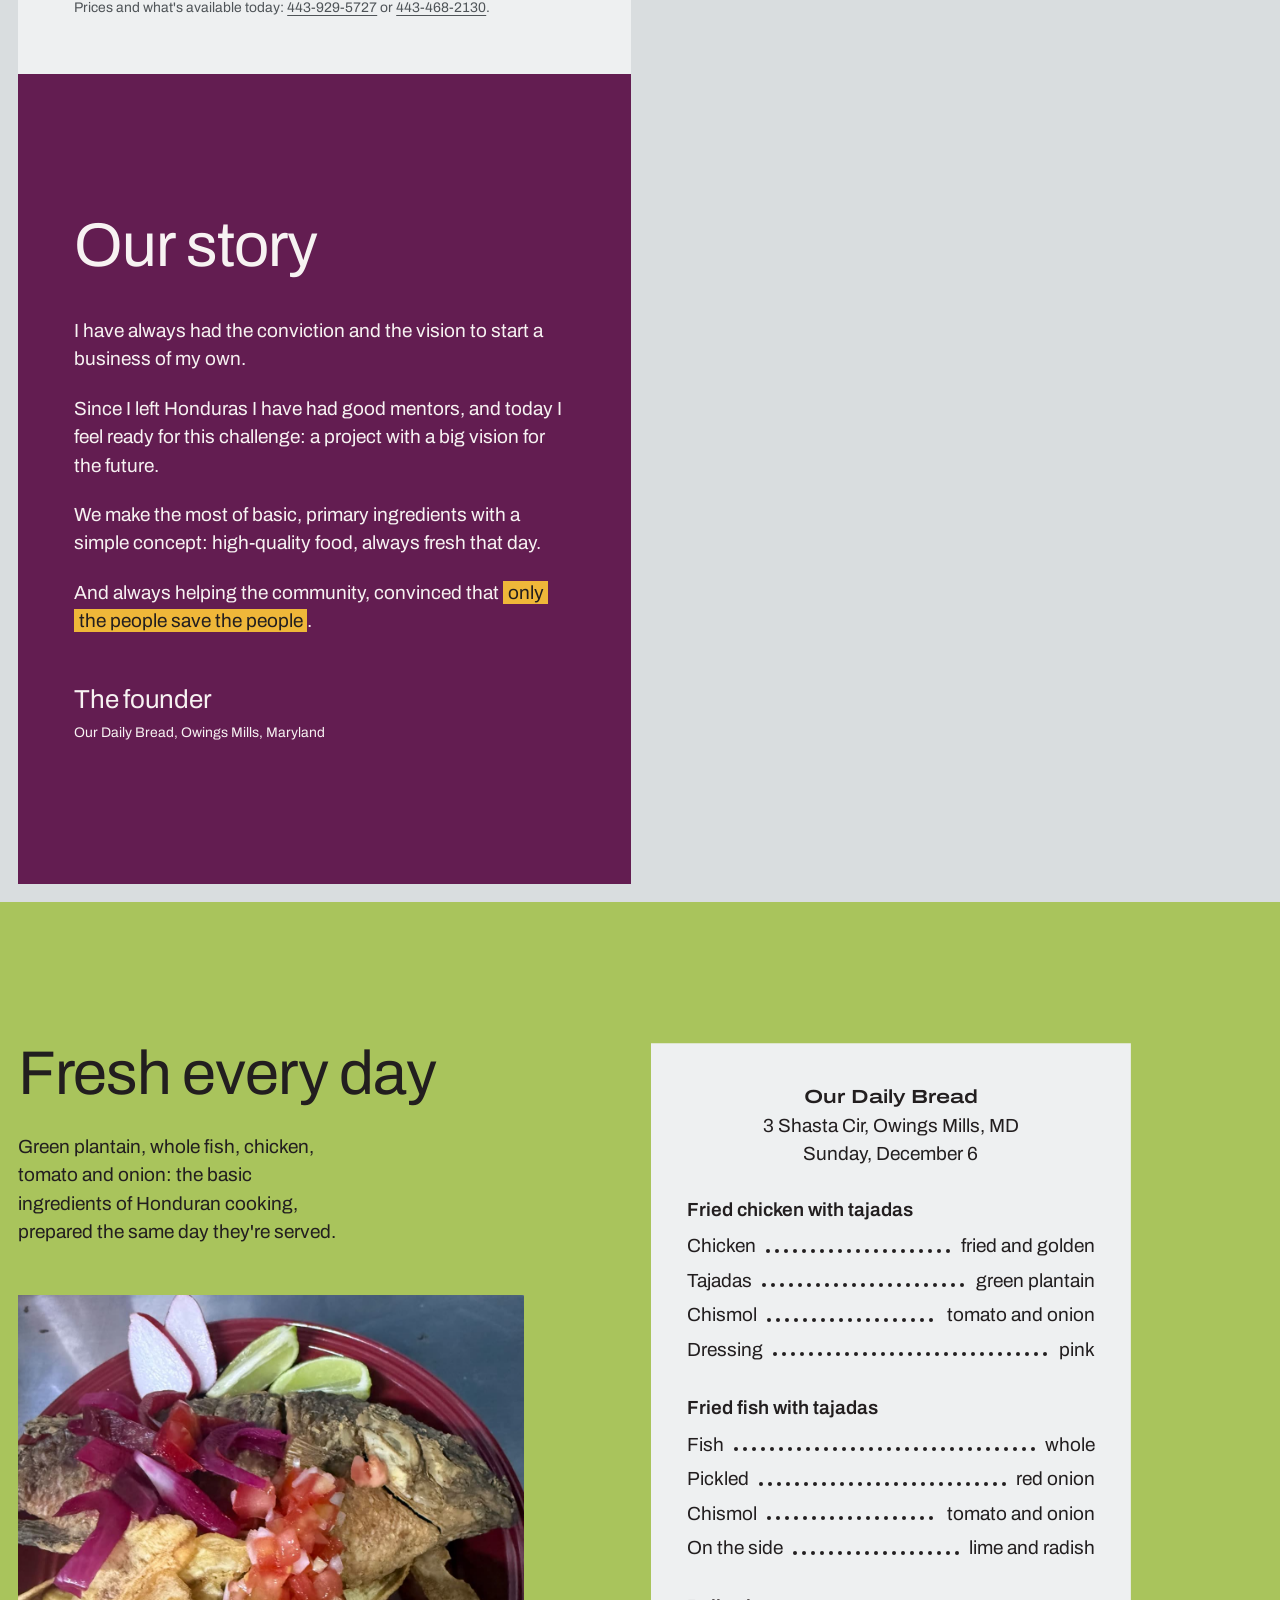
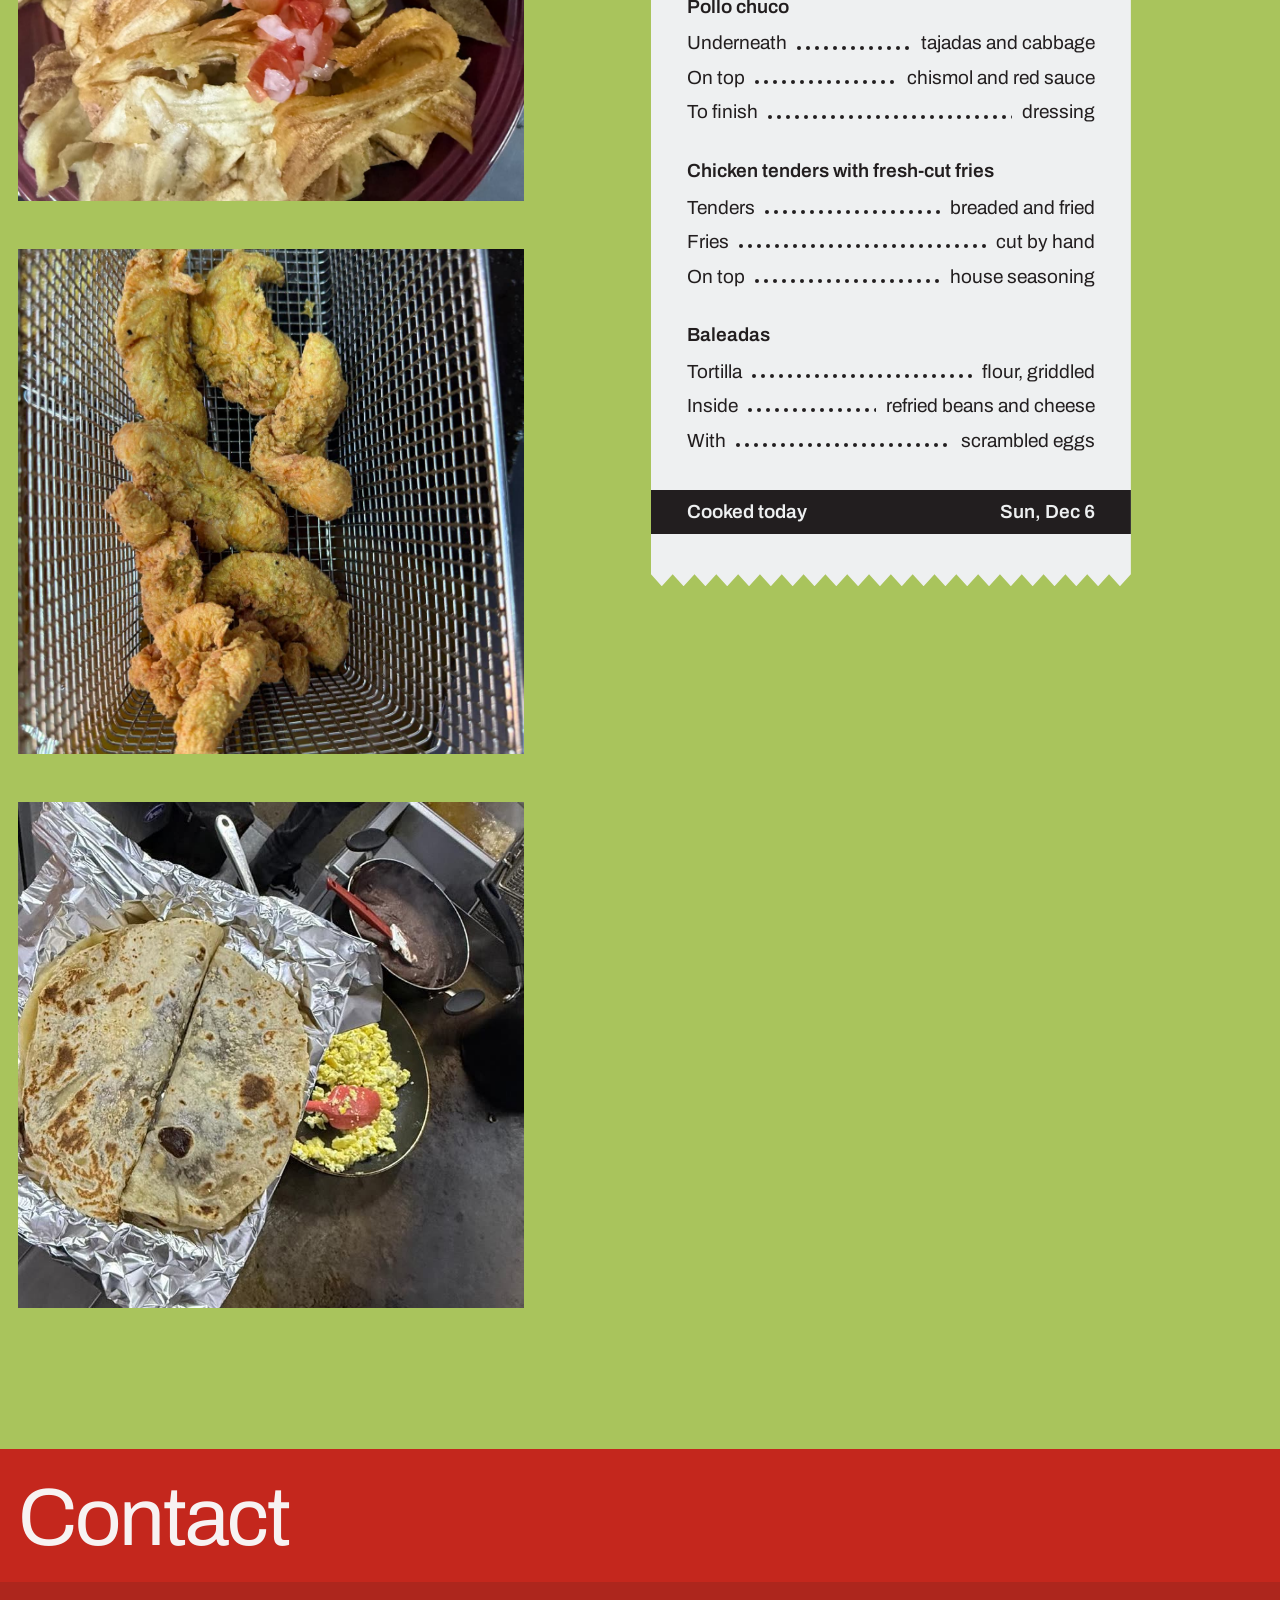
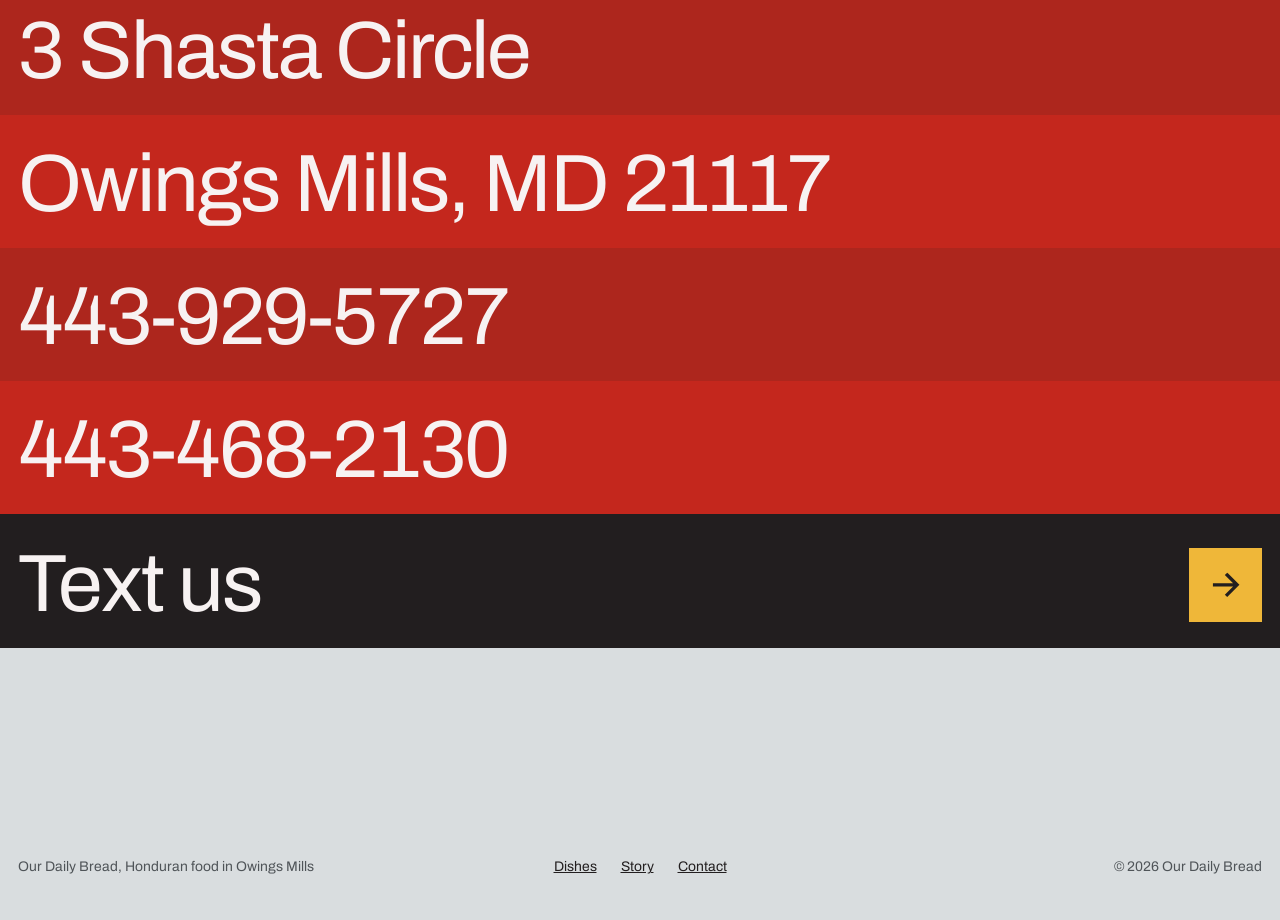
==== commit a51e2ec8: "Baleadas: nuevo plato con sus fotos, y video de los tenders armándose" ====
--- a/en.html
+++ b/en.html
@@ -4,14 +4,14 @@
 <meta charset="utf-8">
 <meta name="viewport" content="width=device-width, initial-scale=1">
 <title>Our Daily Bread | Honduran Food in Owings Mills, MD</title>
-<meta name="description" content="Honduran food made fresh every day in Owings Mills, Maryland: fried chicken, whole fried fish and pollo chuco over green plantain tajadas, plus chicken tenders with fresh-cut fries. Call 443-929-5727 or 443-468-2130 to order.">
+<meta name="description" content="Honduran food made fresh every day in Owings Mills, Maryland: fried chicken, whole fried fish and pollo chuco over green plantain tajadas, plus chicken tenders with fresh-cut fries and baleadas. Call 443-929-5727 or 443-468-2130 to order.">
 <meta name="theme-color" content="#d9dddf">
 <link rel="icon" href="assets/icono.png" type="image/png">
 <link rel="apple-touch-icon" href="assets/icono.png">
 <meta property="og:type" content="website">
 <meta property="og:url" content="https://our-daily-bread-six.vercel.app/en.html">
 <meta property="og:title" content="Our Daily Bread | Honduran Food in Owings Mills, MD">
-<meta property="og:description" content="Honduran food made fresh every day in Owings Mills, Maryland: fried chicken, whole fried fish and pollo chuco over green plantain tajadas, plus chicken tenders with fresh-cut fries. Call 443-929-5727 or 443-468-2130 to order.">
+<meta property="og:description" content="Honduran food made fresh every day in Owings Mills, Maryland: fried chicken, whole fried fish and pollo chuco over green plantain tajadas, plus chicken tenders with fresh-cut fries and baleadas. Call 443-929-5727 or 443-468-2130 to order.">
 <meta property="og:image" content="https://our-daily-bread-six.vercel.app/assets/compartir.jpg">
 <meta property="og:image:width" content="1200">
 <meta property="og:image:height" content="630">
@@ -53,7 +53,14 @@
     <div class="layer" data-layer="pollo"><img src="assets/pollo-tajadas.jpg" width="1200" height="1600" alt="Golden fried chicken over green plantain tajadas, with chismol and pink dressing, on a red plate" loading="lazy" decoding="async"></div>
     <div class="layer" data-layer="pescado"><img src="assets/pescado-frito.jpg" width="1200" height="1600" alt="Whole fried fish with pickled red onion, chismol, lime, radish and tajadas, on a red plate" loading="lazy" decoding="async"></div>
     <div class="layer" data-layer="chuco"><img src="assets/pollo-chuco.jpg" width="1200" height="1600" alt="Pollo chuco on a to-go plate: fried chicken over tajadas with cabbage, chismol, red sauce and dressing" loading="lazy" decoding="async"></div>
-    <div class="layer" data-layer="tenders"><img src="assets/tenders-papas.jpg" width="1200" height="1600" alt="Seasoned fried chicken tenders over hand-cut fries in a paper tray" loading="lazy" decoding="async"></div>
+    <div class="layer" data-layer="tenders">
+      <video muted loop playsinline preload="none" poster="assets/tenders-armado-poster.jpg" width="576" height="1024" aria-hidden="true">
+        <source src="assets/tenders-armado.mp4" type="video/mp4">
+      </video>
+      <!-- hidden photo: the one the phone shows when this dish is picked -->
+      <img hidden src="assets/tenders-papas.jpg" width="1200" height="1600" alt="Seasoned fried chicken tenders over hand-cut fries in a paper tray" loading="lazy" decoding="async">
+    </div>
+    <div class="layer" data-layer="baleadas"><img src="assets/baleadas.jpg" width="1200" height="1600" alt="Two flour-tortilla baleadas, browned on the griddle and folded, on aluminum foil" loading="lazy" decoding="async"></div>
     <div class="layer" data-layer="historia">
       <video muted loop playsinline preload="none" poster="assets/pollo-chuco-armado-poster.jpg" width="576" height="1024" aria-hidden="true">
         <source src="assets/pollo-chuco-armado.mp4" type="video/mp4">
@@ -96,6 +103,7 @@
         <button class="tab" type="button" role="tab" id="tab-pescado" aria-selected="false" aria-controls="plato-pescado" data-plate="pescado" tabindex="-1">Fried fish</button>
         <button class="tab" type="button" role="tab" id="tab-chuco" aria-selected="false" aria-controls="plato-chuco" data-plate="chuco" tabindex="-1">Pollo chuco</button>
         <button class="tab" type="button" role="tab" id="tab-tenders" aria-selected="false" aria-controls="plato-tenders" data-plate="tenders" tabindex="-1">Chicken tenders</button>
+        <button class="tab" type="button" role="tab" id="tab-baleadas" aria-selected="false" aria-controls="plato-baleadas" data-plate="baleadas" tabindex="-1">Baleadas</button>
       </div>
 
       <div class="plato" id="plato-pollo" role="tabpanel" aria-labelledby="tab-pollo" data-plate="pollo">
@@ -128,6 +136,14 @@
         <div class="cells">
           <a class="cell cell-ink" href="tel:+14439295727">Call to order</a>
           <a class="cell cell-tone" href="sms:+14439295727?&amp;body=Hi%2C%20Our%20Daily%20Bread.%20I'd%20like%20to%20order%20chicken%20tenders%20with%20fries." data-sms="chicken tenders with fries">Order by text</a>
+        </div>
+      </div>
+      <div class="plato" id="plato-baleadas" role="tabpanel" aria-labelledby="tab-baleadas" data-plate="baleadas">
+        <h3>Baleadas</h3>
+        <p>A big flour tortilla, browned on the griddle and folded over refried beans, cheese and scrambled eggs.</p>
+        <div class="cells">
+          <a class="cell cell-ink" href="tel:+14439295727">Call to order</a>
+          <a class="cell cell-tone" href="sms:+14439295727?&amp;body=Hi%2C%20Our%20Daily%20Bread.%20I'd%20like%20to%20order%20baleadas." data-sms="baleadas">Order by text</a>
         </div>
       </div>
       <p class="nota small">Prices and what's available today: <a class="link nums" href="tel:+14439295727">443-929-5727</a> or <a class="link nums" href="tel:+14434682130">443-468-2130</a>.</p>
@@ -153,6 +169,7 @@
       <p data-reveal style="--i:1">Green plantain, whole fish, chicken, tomato and onion: the basic ingredients of Honduran cooking, prepared the same day they're served.</p>
       <img class="fresco-foto settle" data-reveal style="--i:2" src="assets/pescado-cerca.jpg" width="1200" height="1600" alt="Close up: radish, lime, pickled red onion, chismol and tajadas beside the fried fish" loading="lazy" decoding="async">
       <img class="fresco-foto settle" data-reveal style="--i:3" src="assets/tenders-canasta.jpg" width="1125" height="1500" alt="Chicken tenders fresh out of the oil in the fryer basket" loading="lazy" decoding="async">
+      <img class="fresco-foto settle" data-reveal style="--i:4" src="assets/baleadas-plancha.jpg" width="780" height="1040" alt="Baleadas fresh off the griddle, next to the pan of refried beans and the pan of scrambled eggs" loading="lazy" decoding="async">
     </div>
 
     <div class="comanda" role="group" aria-label="What goes in each dish" data-reveal style="--i:1">
@@ -193,6 +210,14 @@
           <div class="fila" data-reveal style="--i:0"><dt>Tenders</dt><dd>breaded and fried</dd></div>
           <div class="fila" data-reveal style="--i:1"><dt>Fries</dt><dd>cut by hand</dd></div>
           <div class="fila" data-reveal style="--i:2"><dt>On top</dt><dd>house seasoning</dd></div>
+        </dl>
+      </div>
+      <div class="grupo">
+        <h3>Baleadas</h3>
+        <dl>
+          <div class="fila" data-reveal style="--i:0"><dt>Tortilla</dt><dd>flour, griddled</dd></div>
+          <div class="fila" data-reveal style="--i:1"><dt>Inside</dt><dd>refried beans and cheese</dd></div>
+          <div class="fila" data-reveal style="--i:2"><dt>With</dt><dd>scrambled eggs</dd></div>
         </dl>
       </div>
       <p class="total"><span>Cooked today</span><span data-today="corto">today</span></p>
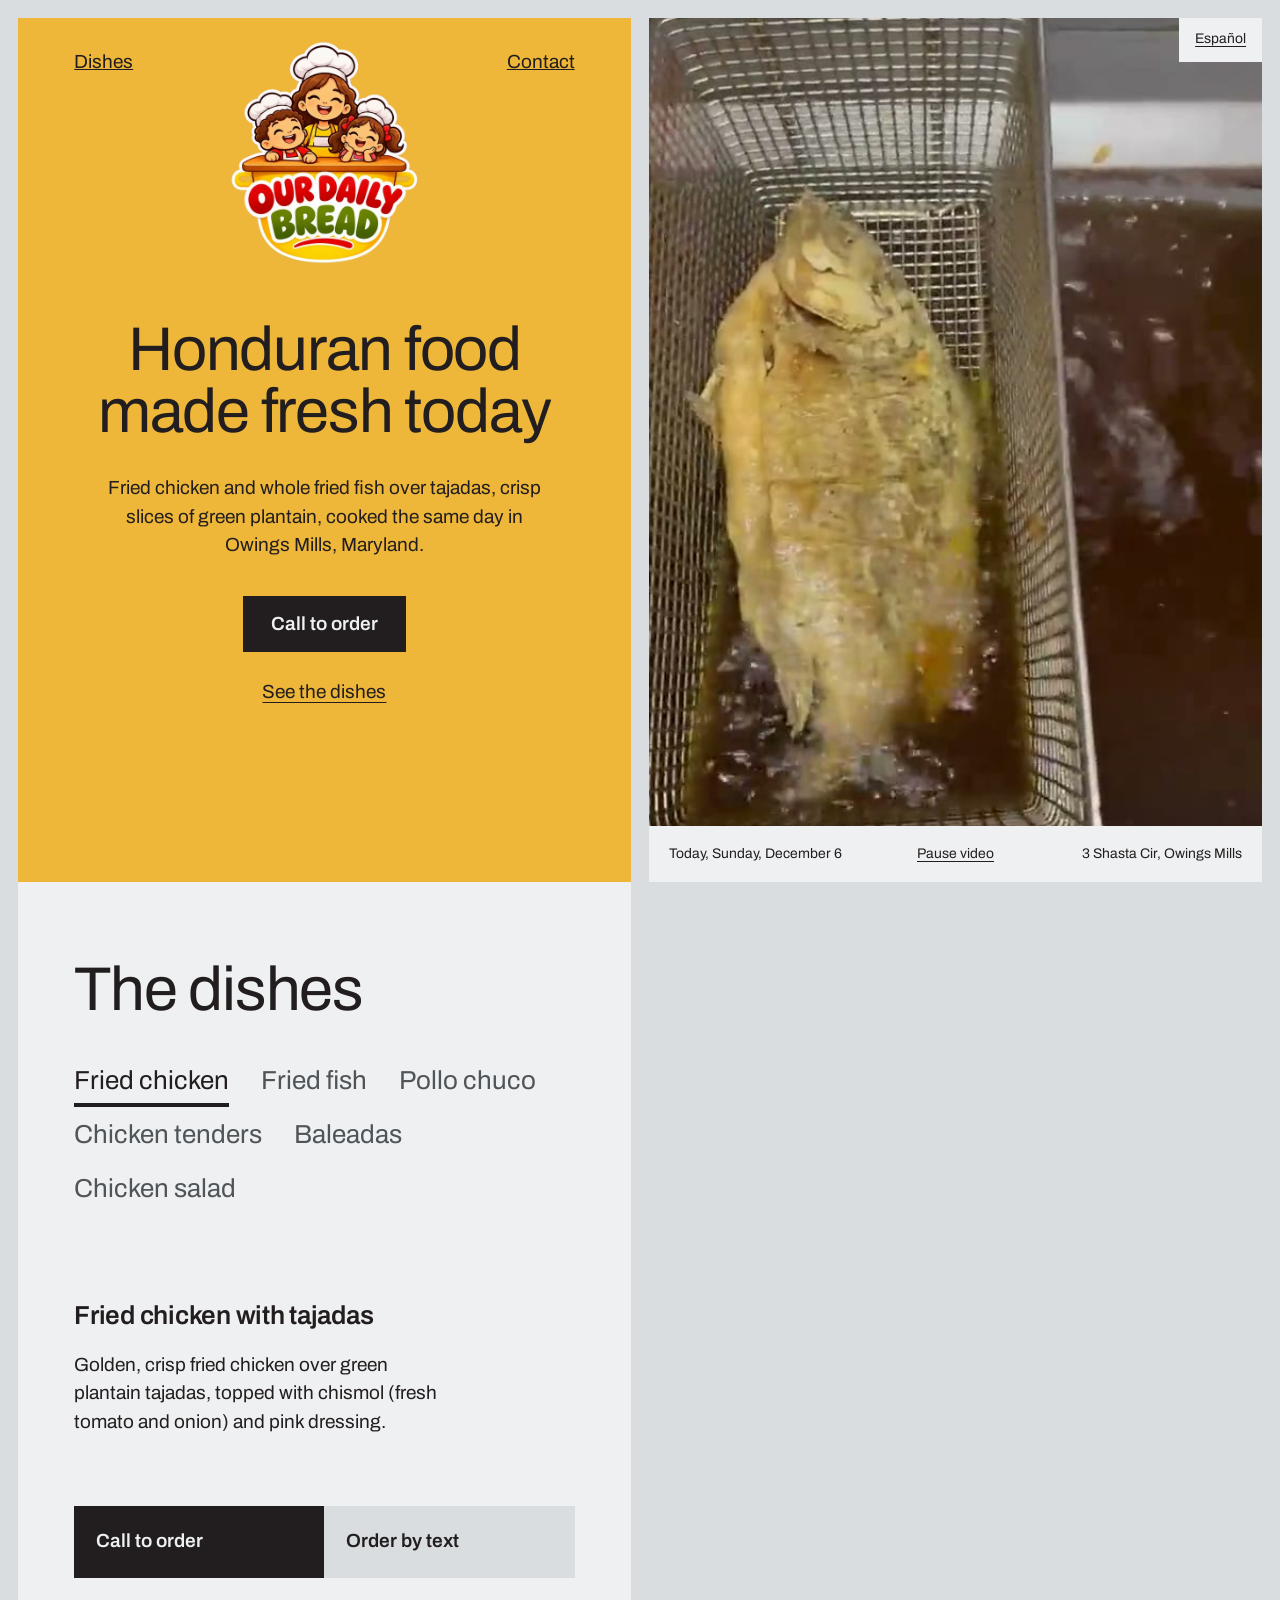
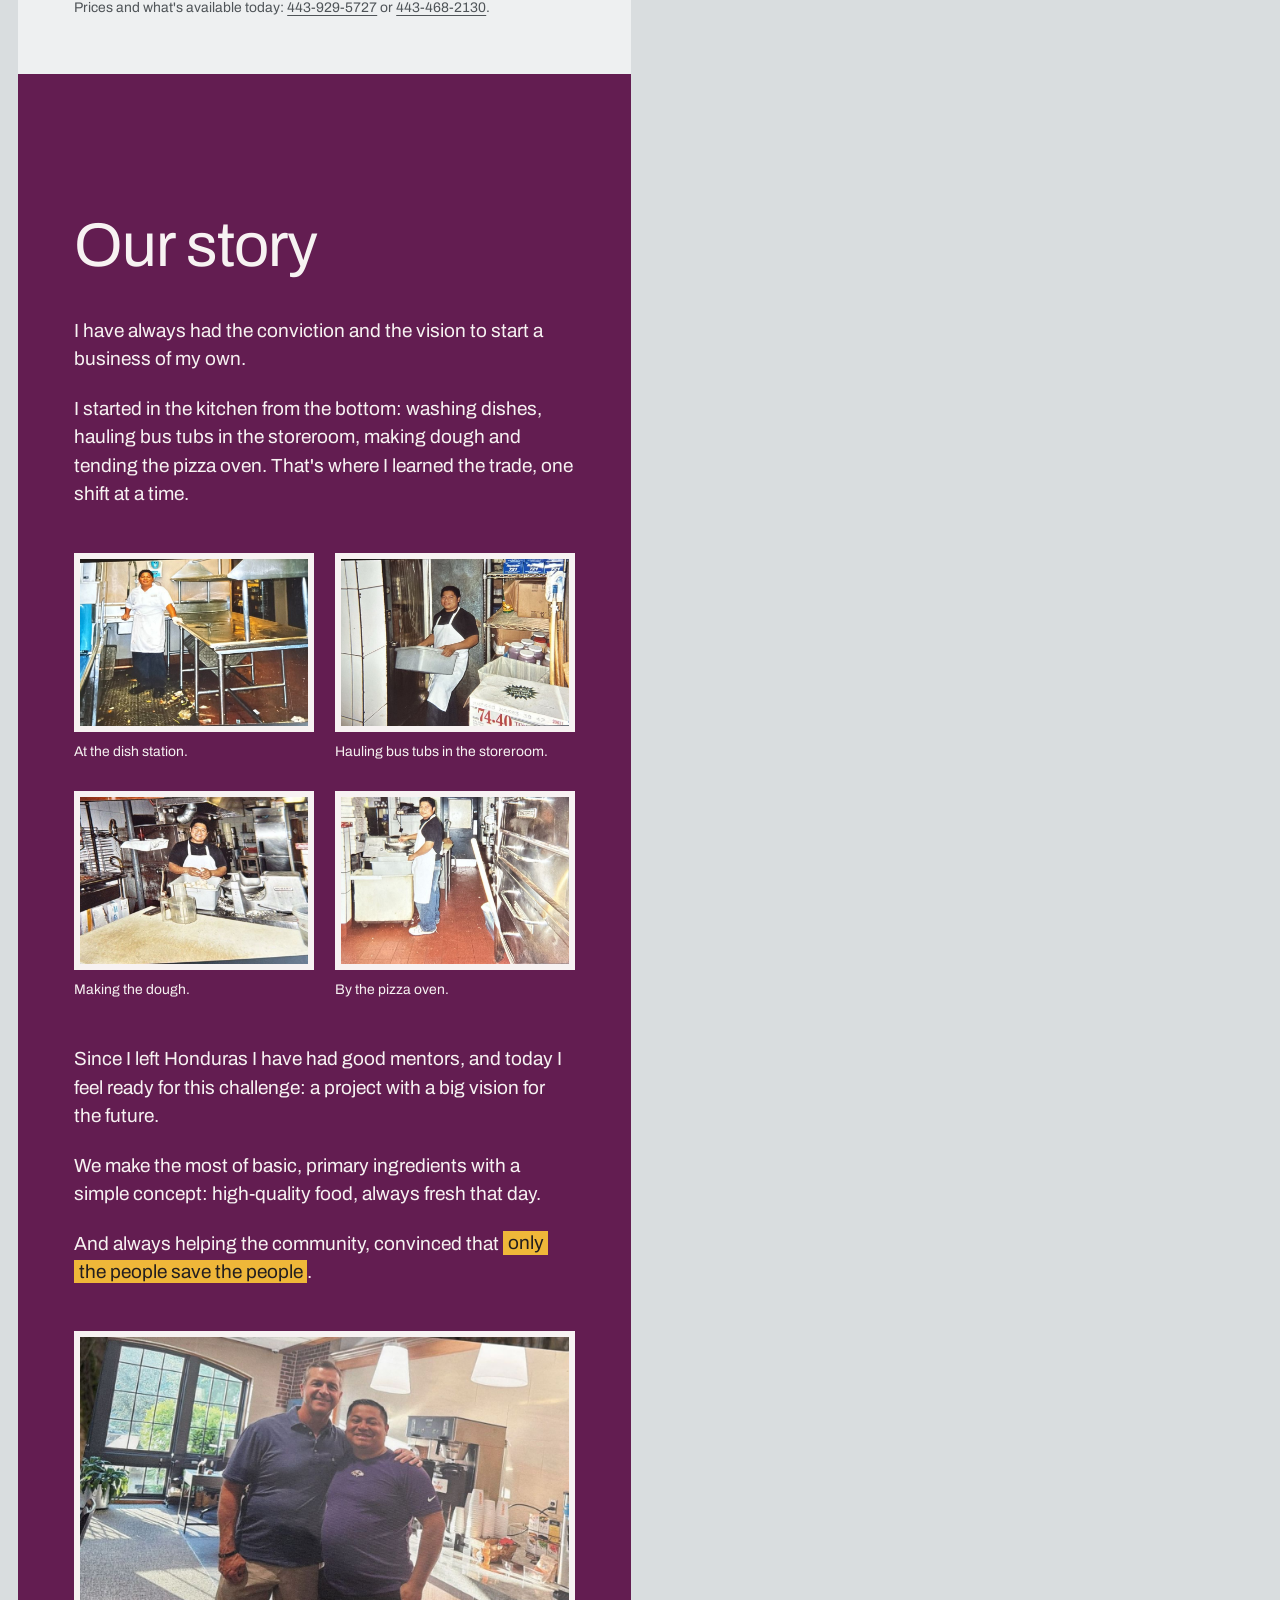
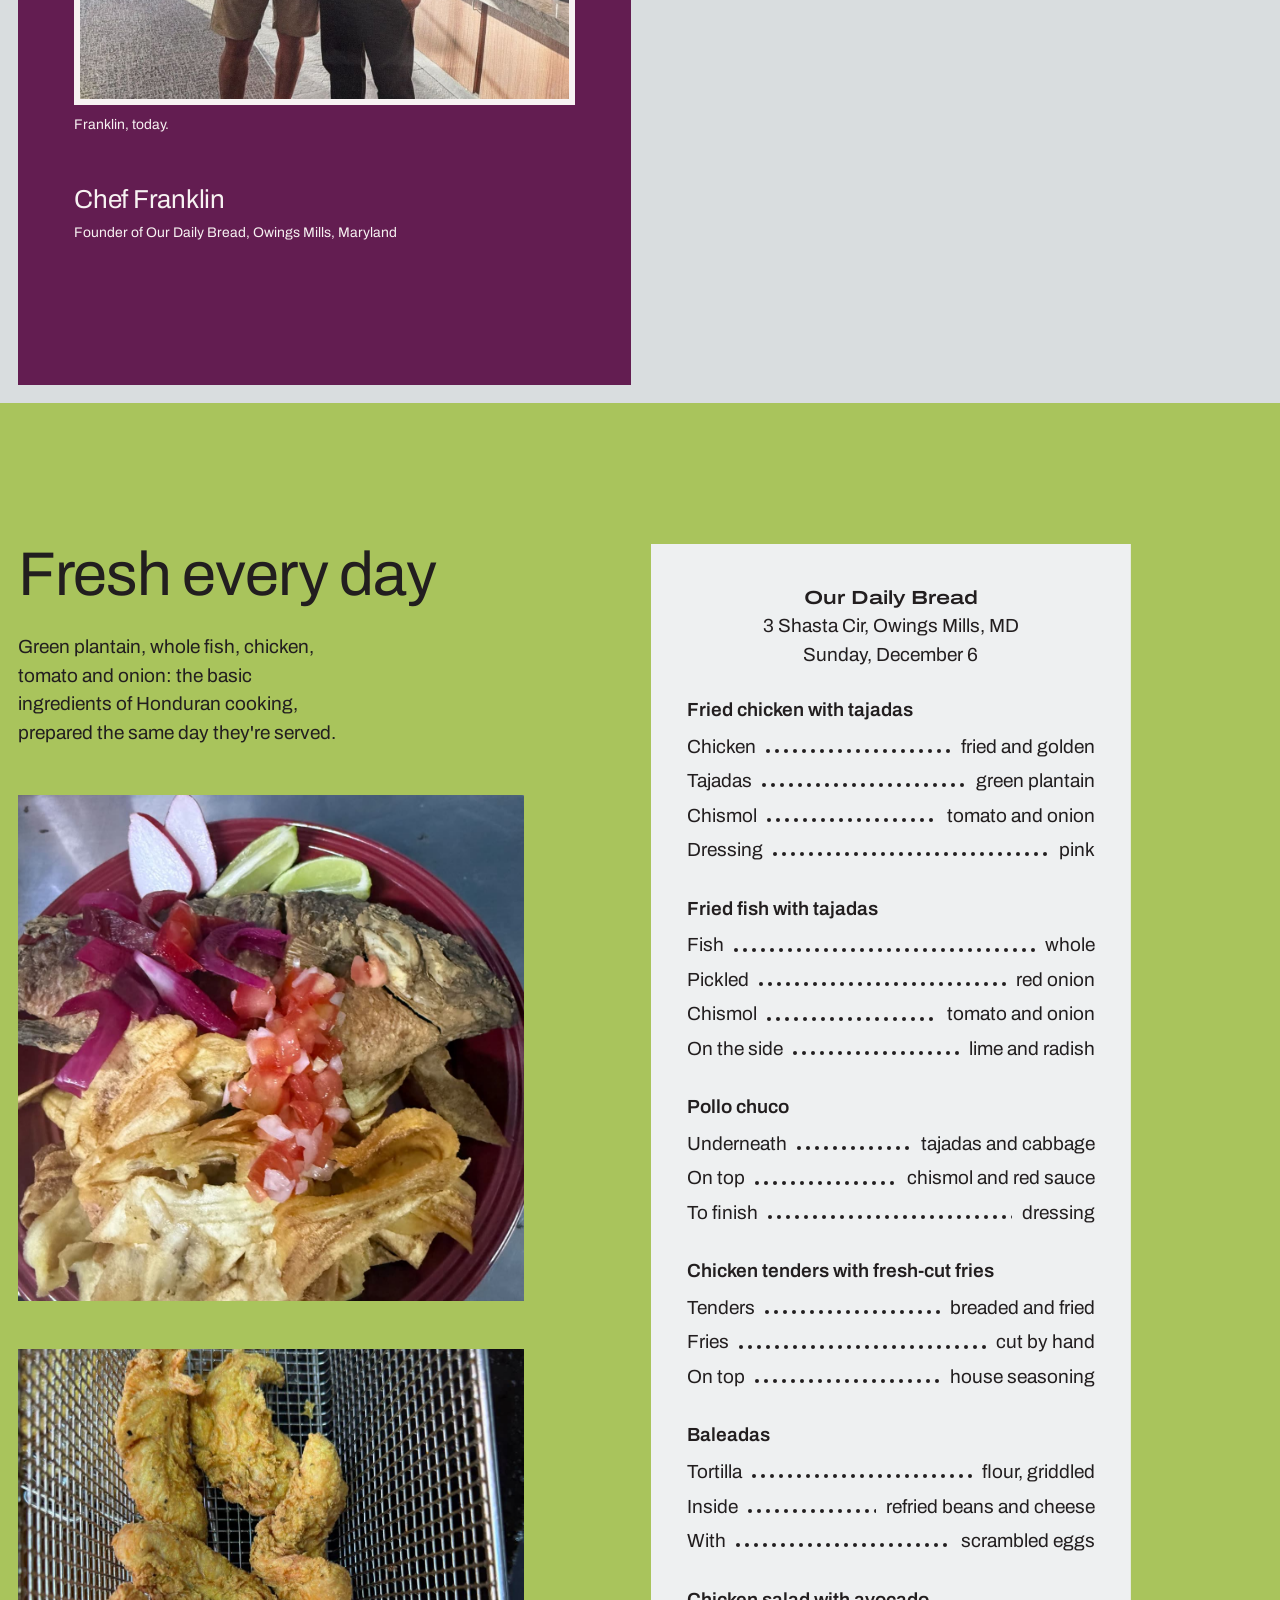
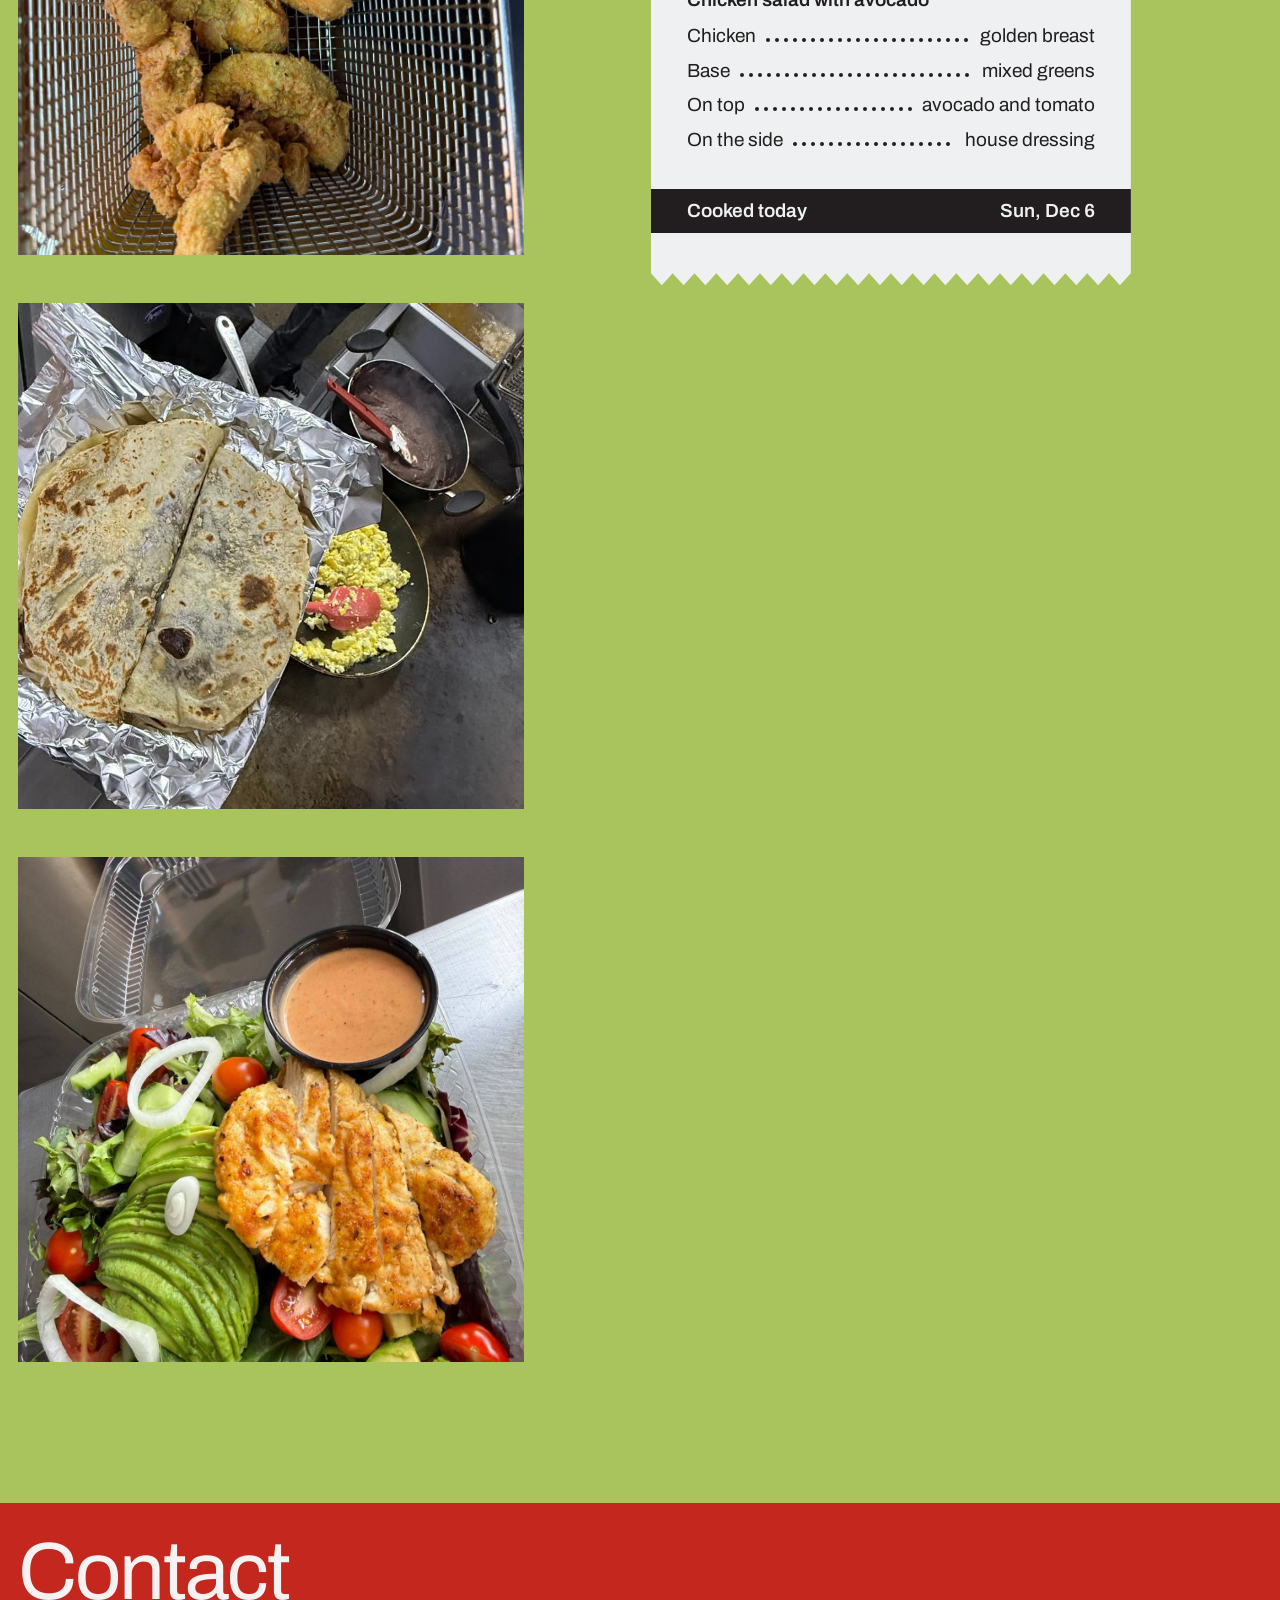
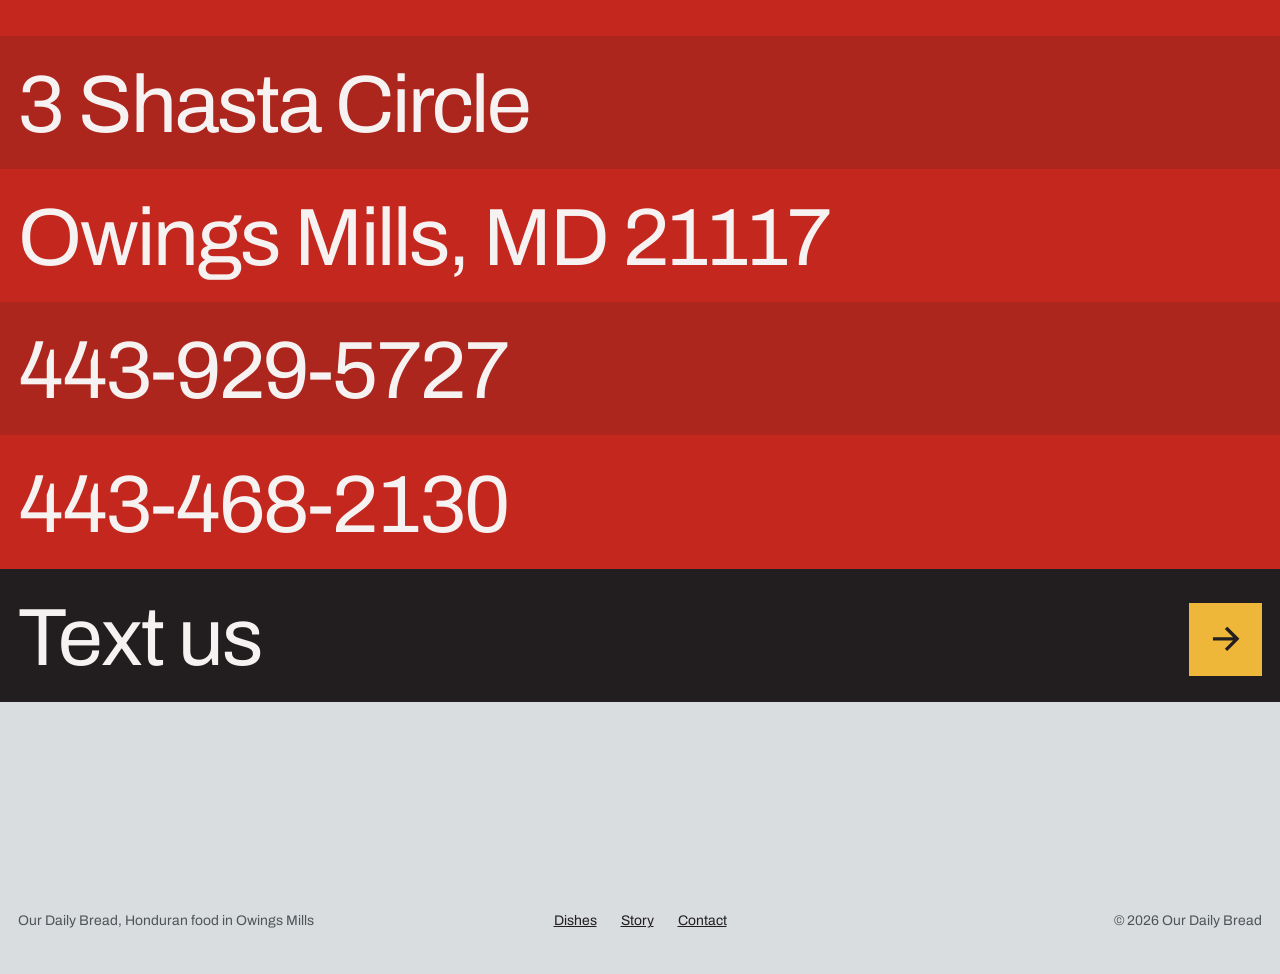
==== commit c3ed04d1: "Ensalada de pollo con sus fotos, y los comienzos del Chef Franklin en la historia Plato nuevo en las" ====
--- a/en.html
+++ b/en.html
@@ -61,6 +61,7 @@
       <img hidden src="assets/tenders-papas.jpg" width="1200" height="1600" alt="Seasoned fried chicken tenders over hand-cut fries in a paper tray" loading="lazy" decoding="async">
     </div>
     <div class="layer" data-layer="baleadas"><img src="assets/baleadas.jpg" width="1200" height="1600" alt="Two flour-tortilla baleadas, browned on the griddle and folded, on aluminum foil" loading="lazy" decoding="async"></div>
+    <div class="layer" data-layer="ensalada"><img src="assets/ensalada-pollo.jpg" width="1200" height="1600" alt="Chicken salad to go: sliced golden chicken breast over mixed greens with avocado, cherry tomatoes, cucumber and onion, dressing on the side" loading="lazy" decoding="async"></div>
     <div class="layer" data-layer="historia">
       <video muted loop playsinline preload="none" poster="assets/pollo-chuco-armado-poster.jpg" width="576" height="1024" aria-hidden="true">
         <source src="assets/pollo-chuco-armado.mp4" type="video/mp4">
@@ -104,6 +105,7 @@
         <button class="tab" type="button" role="tab" id="tab-chuco" aria-selected="false" aria-controls="plato-chuco" data-plate="chuco" tabindex="-1">Pollo chuco</button>
         <button class="tab" type="button" role="tab" id="tab-tenders" aria-selected="false" aria-controls="plato-tenders" data-plate="tenders" tabindex="-1">Chicken tenders</button>
         <button class="tab" type="button" role="tab" id="tab-baleadas" aria-selected="false" aria-controls="plato-baleadas" data-plate="baleadas" tabindex="-1">Baleadas</button>
+        <button class="tab" type="button" role="tab" id="tab-ensalada" aria-selected="false" aria-controls="plato-ensalada" data-plate="ensalada" tabindex="-1">Chicken salad</button>
       </div>
 
       <div class="plato" id="plato-pollo" role="tabpanel" aria-labelledby="tab-pollo" data-plate="pollo">
@@ -144,6 +146,14 @@
         <div class="cells">
           <a class="cell cell-ink" href="tel:+14439295727">Call to order</a>
           <a class="cell cell-tone" href="sms:+14439295727?&amp;body=Hi%2C%20Our%20Daily%20Bread.%20I'd%20like%20to%20order%20baleadas." data-sms="baleadas">Order by text</a>
+        </div>
+      </div>
+      <div class="plato" id="plato-ensalada" role="tabpanel" aria-labelledby="tab-ensalada" data-plate="ensalada">
+        <h3>Chicken salad with avocado</h3>
+        <p>Seasoned, golden chicken breast, sliced over mixed greens with avocado, cherry tomatoes, cucumber and onion rings. The house dressing comes on the side.</p>
+        <div class="cells">
+          <a class="cell cell-ink" href="tel:+14439295727">Call to order</a>
+          <a class="cell cell-tone" href="sms:+14439295727?&amp;body=Hi%2C%20Our%20Daily%20Bread.%20I'd%20like%20to%20order%20one%20chicken%20salad." data-sms="one chicken salad">Order by text</a>
         </div>
       </div>
       <p class="nota small">Prices and what's available today: <a class="link nums" href="tel:+14439295727">443-929-5727</a> or <a class="link nums" href="tel:+14434682130">443-468-2130</a>.</p>
@@ -153,10 +163,18 @@
       <div class="carta">
         <h2 class="head" id="historia-titulo" data-reveal>Our story</h2>
         <p data-reveal style="--i:1">I have always had the conviction and the vision to start a business of my own.</p>
-        <p data-reveal style="--i:2">Since I left Honduras I have had good mentors, and today I feel ready for this challenge: a project with a big vision for the future.</p>
-        <p data-reveal style="--i:3">We make the most of basic, primary ingredients with a simple concept: high-quality food, always fresh that day.</p>
-        <p data-reveal style="--i:4">And always helping the community, convinced that <span class="marca">only the people save the people</span>.</p>
-        <p class="firma" data-reveal style="--i:5"><strong>The founder</strong><span>Our Daily Bread, Owings Mills, Maryland</span></p>
+        <p data-reveal style="--i:2">I started in the kitchen from the bottom: washing dishes, hauling bus tubs in the storeroom, making dough and tending the pizza oven. That's where I learned the trade, one shift at a time.</p>
+        <div class="album">
+          <figure data-reveal style="--i:0"><img src="assets/historia-lavaplatos.jpg" width="900" height="627" alt="A young Franklin in a white chef coat and gloves at a restaurant dish station" loading="lazy" decoding="async"><figcaption>At the dish station.</figcaption></figure>
+          <figure data-reveal style="--i:1"><img src="assets/historia-bodega.jpg" width="900" height="657" alt="A young Franklin in a white apron carrying a gray bus tub through the kitchen storeroom" loading="lazy" decoding="async"><figcaption>Hauling bus tubs in the storeroom.</figcaption></figure>
+          <figure data-reveal style="--i:2"><img src="assets/historia-masa.jpg" width="815" height="560" alt="A young Franklin, smiling, shaping dough balls at a prep table next to the mixer" loading="lazy" decoding="async"><figcaption>Making the dough.</figcaption></figure>
+          <figure data-reveal style="--i:3"><img src="assets/historia-horno.jpg" width="900" height="660" alt="A young Franklin in an apron working beside the steel pizza ovens" loading="lazy" decoding="async"><figcaption>By the pizza oven.</figcaption></figure>
+        </div>
+        <p data-reveal style="--i:1">Since I left Honduras I have had good mentors, and today I feel ready for this challenge: a project with a big vision for the future.</p>
+        <p data-reveal style="--i:2">We make the most of basic, primary ingredients with a simple concept: high-quality food, always fresh that day.</p>
+        <p data-reveal style="--i:3">And always helping the community, convinced that <span class="marca">only the people save the people</span>.</p>
+        <figure class="hoy" data-reveal style="--i:1"><img src="assets/historia-hoy.jpg" width="1200" height="891" alt="Franklin today, smiling in a purple T-shirt next to another man in a café with tall windows" loading="lazy" decoding="async"><figcaption>Franklin, today.</figcaption></figure>
+        <p class="firma" data-reveal style="--i:2"><strong>Chef Franklin</strong><span>Founder of Our Daily Bread, Owings Mills, Maryland</span></p>
       </div>
     </section>
   </div>
@@ -170,6 +188,7 @@
       <img class="fresco-foto settle" data-reveal style="--i:2" src="assets/pescado-cerca.jpg" width="1200" height="1600" alt="Close up: radish, lime, pickled red onion, chismol and tajadas beside the fried fish" loading="lazy" decoding="async">
       <img class="fresco-foto settle" data-reveal style="--i:3" src="assets/tenders-canasta.jpg" width="1125" height="1500" alt="Chicken tenders fresh out of the oil in the fryer basket" loading="lazy" decoding="async">
       <img class="fresco-foto settle" data-reveal style="--i:4" src="assets/baleadas-plancha.jpg" width="780" height="1040" alt="Baleadas fresh off the griddle, next to the pan of refried beans and the pan of scrambled eggs" loading="lazy" decoding="async">
+      <img class="fresco-foto settle" data-reveal style="--i:5" src="assets/ensalada-pollo-cerca.jpg" width="1200" height="1600" alt="A freshly made chicken salad: fanned avocado, golden chicken and the house dressing in its cup" loading="lazy" decoding="async">
     </div>
 
     <div class="comanda" role="group" aria-label="What goes in each dish" data-reveal style="--i:1">
@@ -218,6 +237,15 @@
           <div class="fila" data-reveal style="--i:0"><dt>Tortilla</dt><dd>flour, griddled</dd></div>
           <div class="fila" data-reveal style="--i:1"><dt>Inside</dt><dd>refried beans and cheese</dd></div>
           <div class="fila" data-reveal style="--i:2"><dt>With</dt><dd>scrambled eggs</dd></div>
+        </dl>
+      </div>
+      <div class="grupo">
+        <h3>Chicken salad with avocado</h3>
+        <dl>
+          <div class="fila" data-reveal style="--i:0"><dt>Chicken</dt><dd>golden breast</dd></div>
+          <div class="fila" data-reveal style="--i:1"><dt>Base</dt><dd>mixed greens</dd></div>
+          <div class="fila" data-reveal style="--i:2"><dt>On top</dt><dd>avocado and tomato</dd></div>
+          <div class="fila" data-reveal style="--i:3"><dt>On the side</dt><dd>house dressing</dd></div>
         </dl>
       </div>
       <p class="total"><span>Cooked today</span><span data-today="corto">today</span></p>
--- a/assets/site.css
+++ b/assets/site.css
@@ -115,9 +115,15 @@
 
 /* la carta del fundador */
 .historia { background: var(--morado); color: var(--claro); --focus: var(--claro); padding-block: var(--section); }
-.carta { max-width: 520px; }
+.carta > h2, .carta > p { max-width: 520px; }
 .carta h2 { margin-bottom: 40px; }
 .carta p + p { margin-top: 1.1em; }
+/* las fotos de los comienzos del chef, como las copias impresas que guardó: borde de papel, sin sombra */
+.album { margin-block: 44px; display: grid; grid-template-columns: 1fr 1fr; gap: 28px var(--gutter); }
+.album img, .hoy img { width: 100%; height: auto; padding: 6px; background: var(--claro); }
+.album img { aspect-ratio: 4 / 3; object-fit: cover; }
+.album figcaption, .hoy figcaption { margin-top: 10px; font-size: var(--step-small); }
+.carta .hoy { margin-top: 44px; }
 .marca { background: var(--amarillo); color: var(--ink); padding: 0.06em 0.24em; box-decoration-break: clone; -webkit-box-decoration-break: clone; }
 .carta .firma { margin-top: 44px; }
 .firma strong { display: block; font-size: var(--step-lead); font-weight: 400; letter-spacing: -0.01em; }
@@ -195,6 +201,8 @@
   .cells { grid-template-columns: 1fr; padding-top: 32px; }
   .cell { min-height: 60px; }
   .historia { padding-block: 88px; }
+  .album { margin-block: 32px; gap: 20px 12px; }
+  .album img, .hoy img { padding: 4px; }
   .fresco { padding-block: 88px; }
   .fresco-text, .comanda { grid-column: 1 / -1; }
   .fresco-foto { margin-top: 36px; }
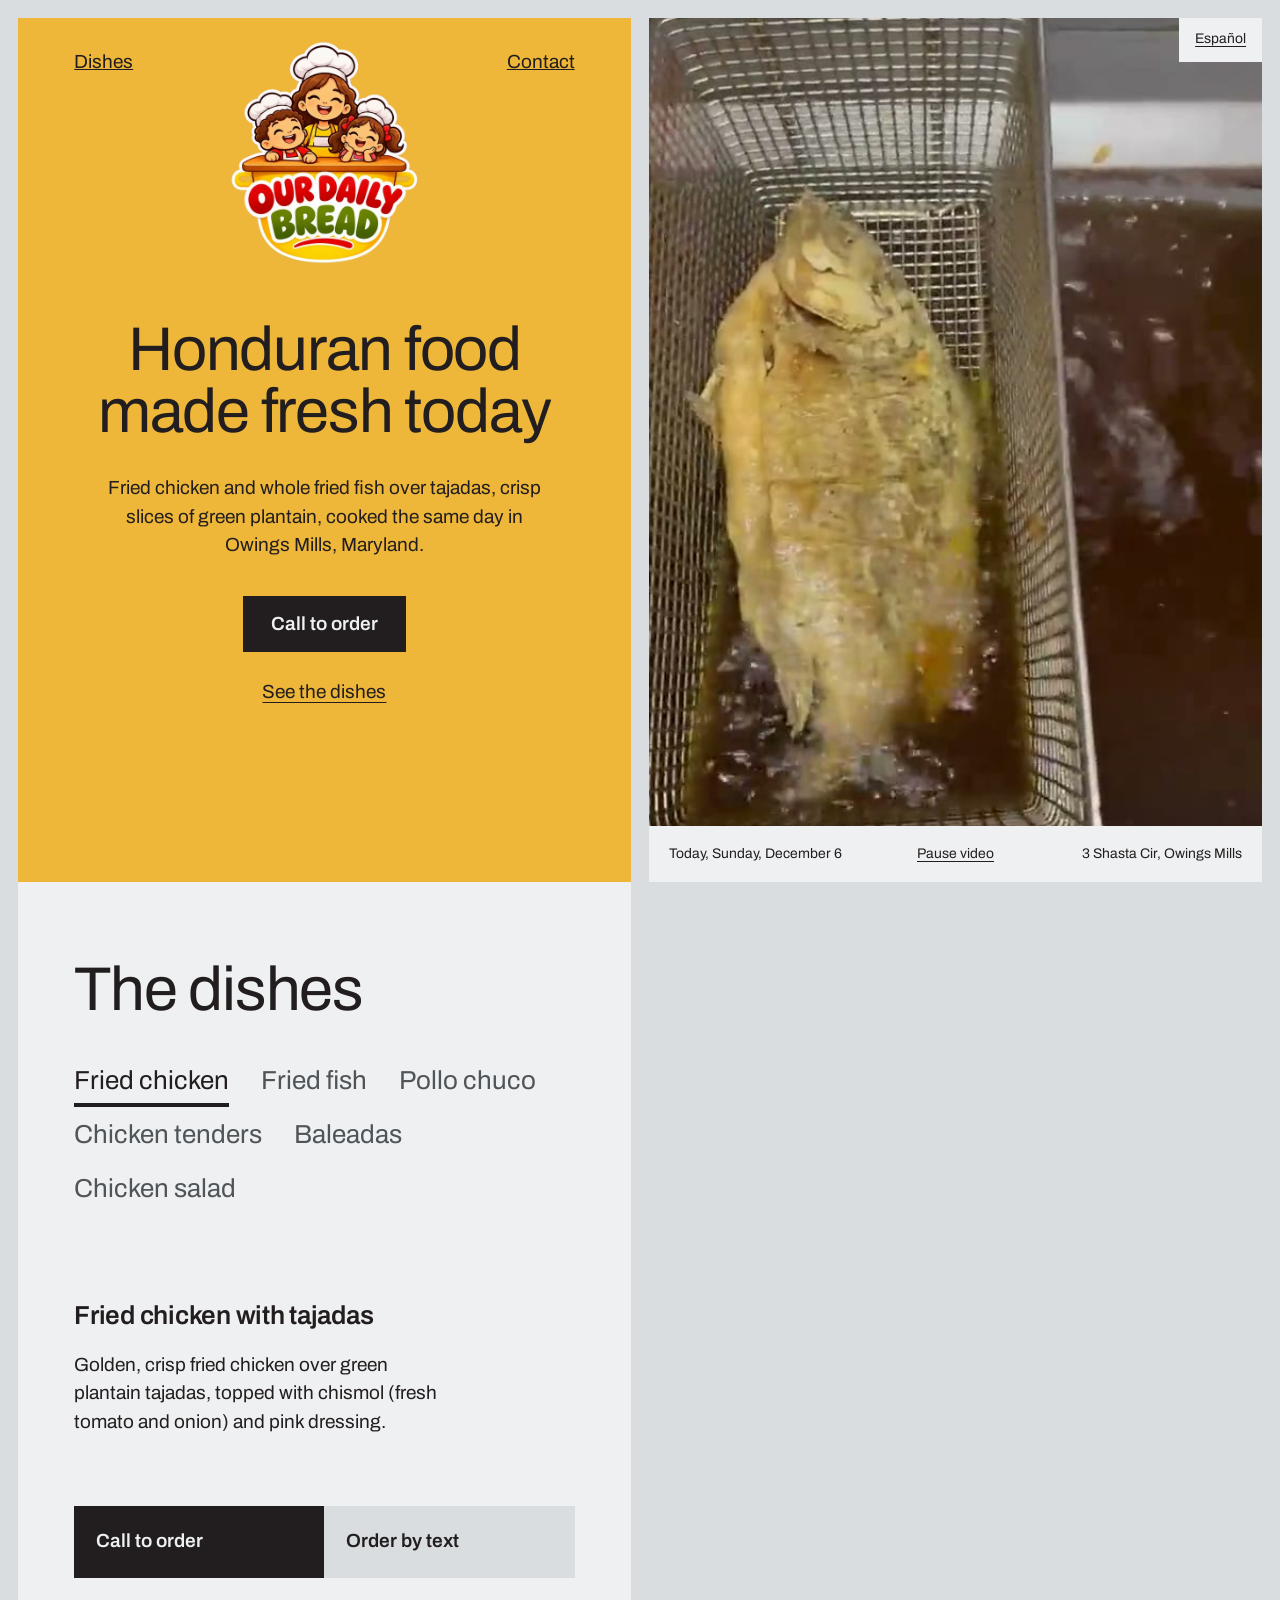
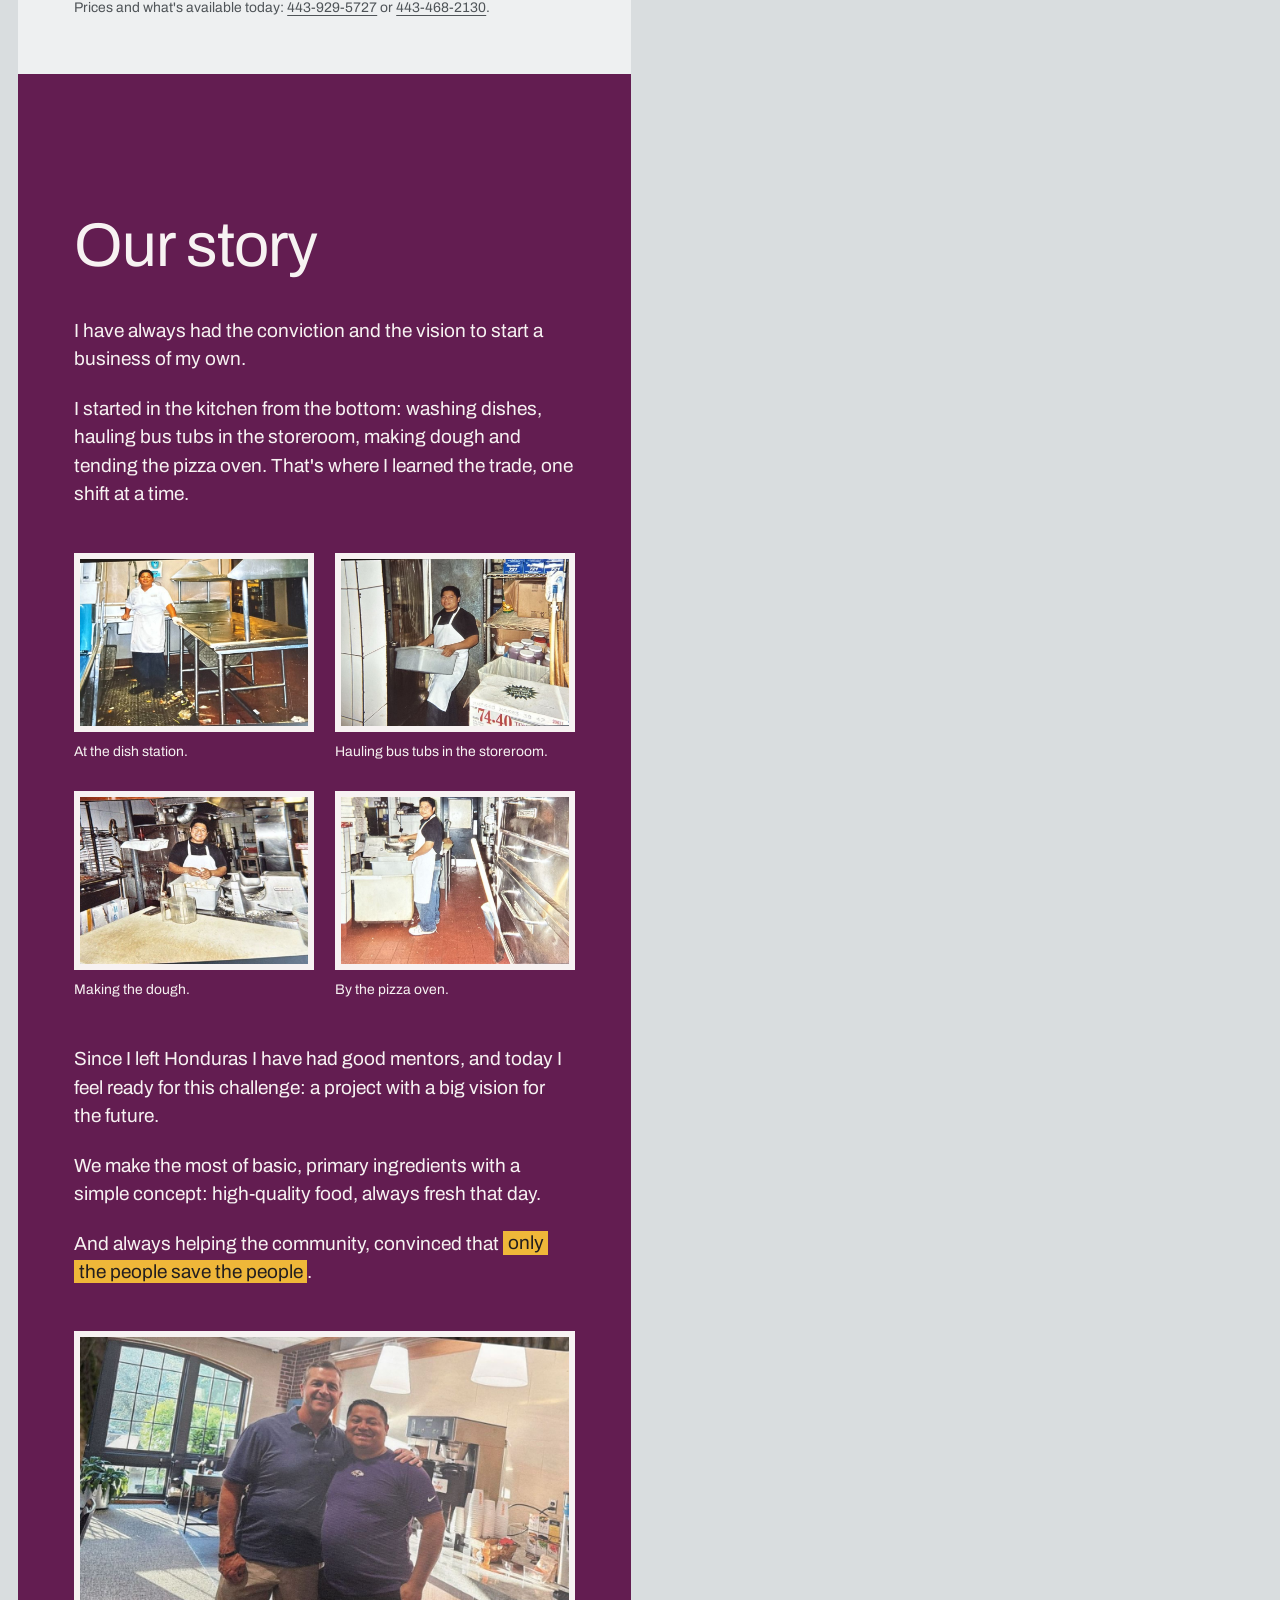
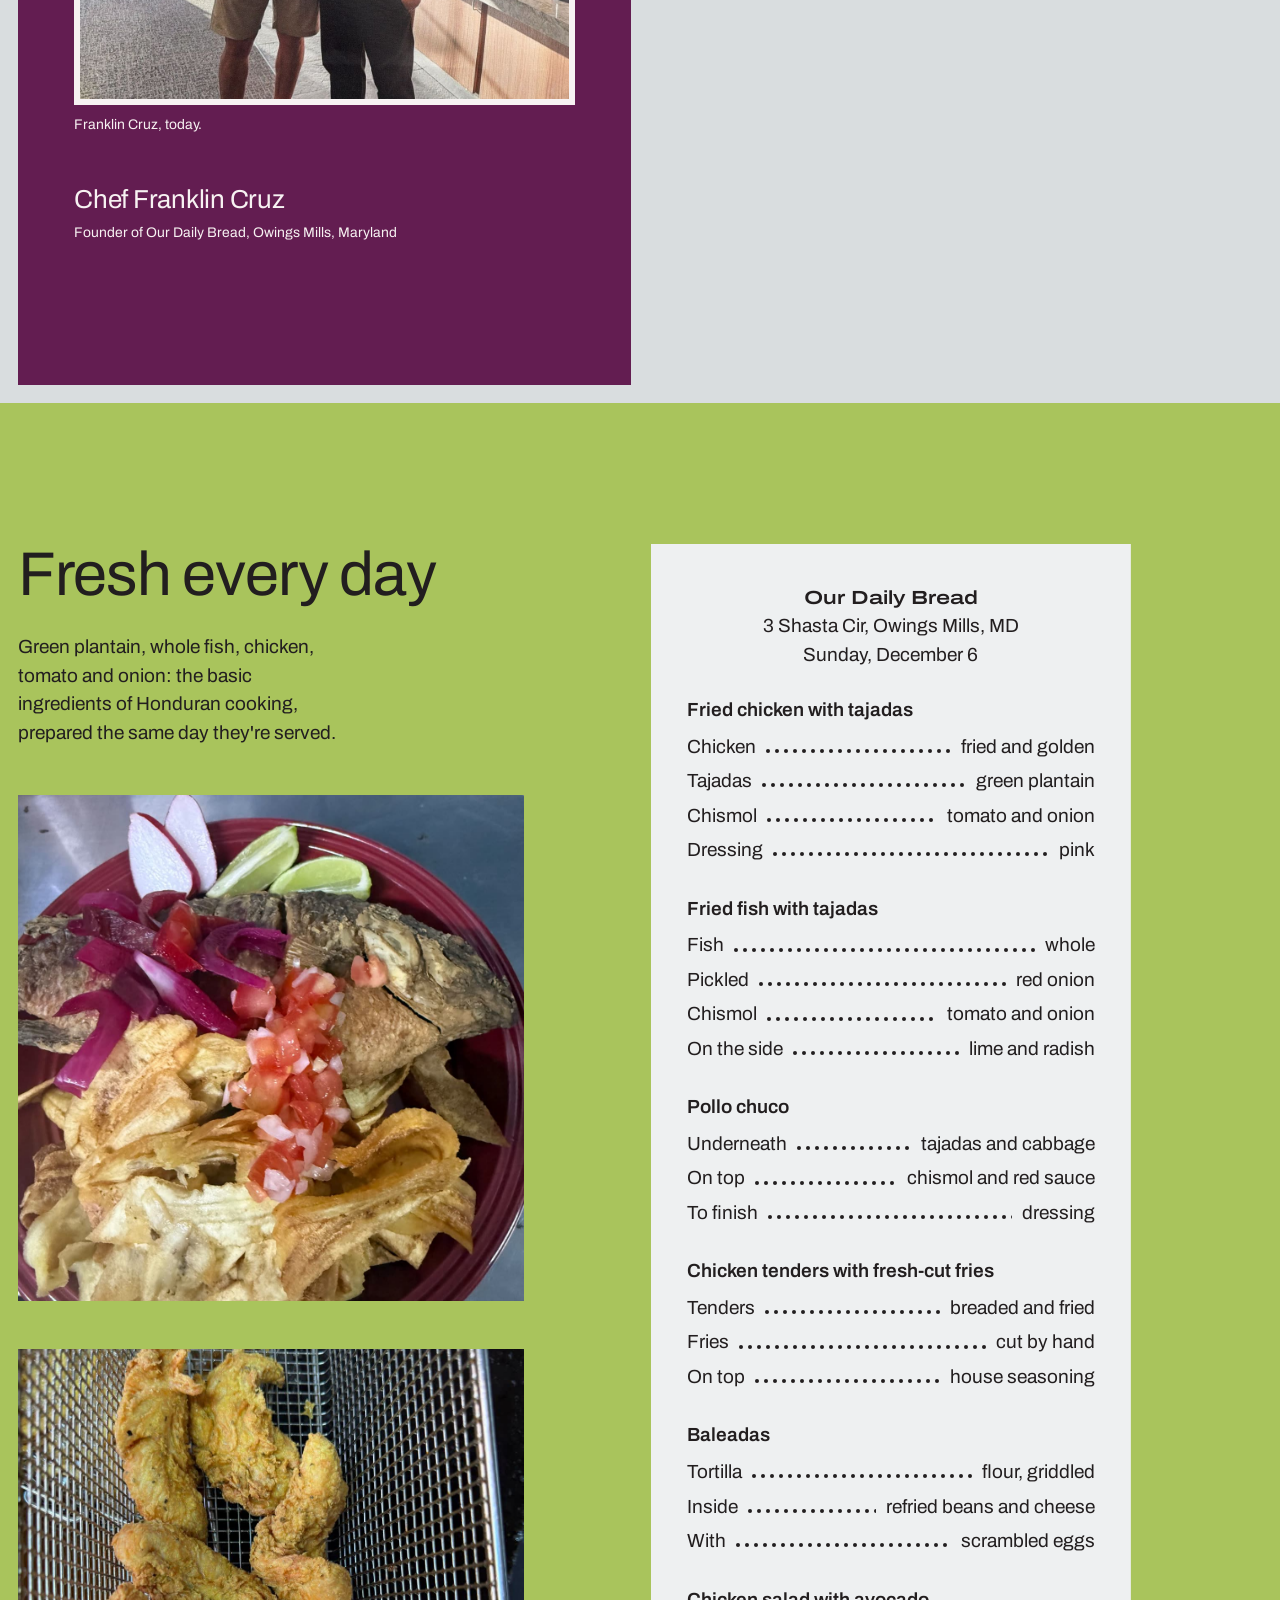
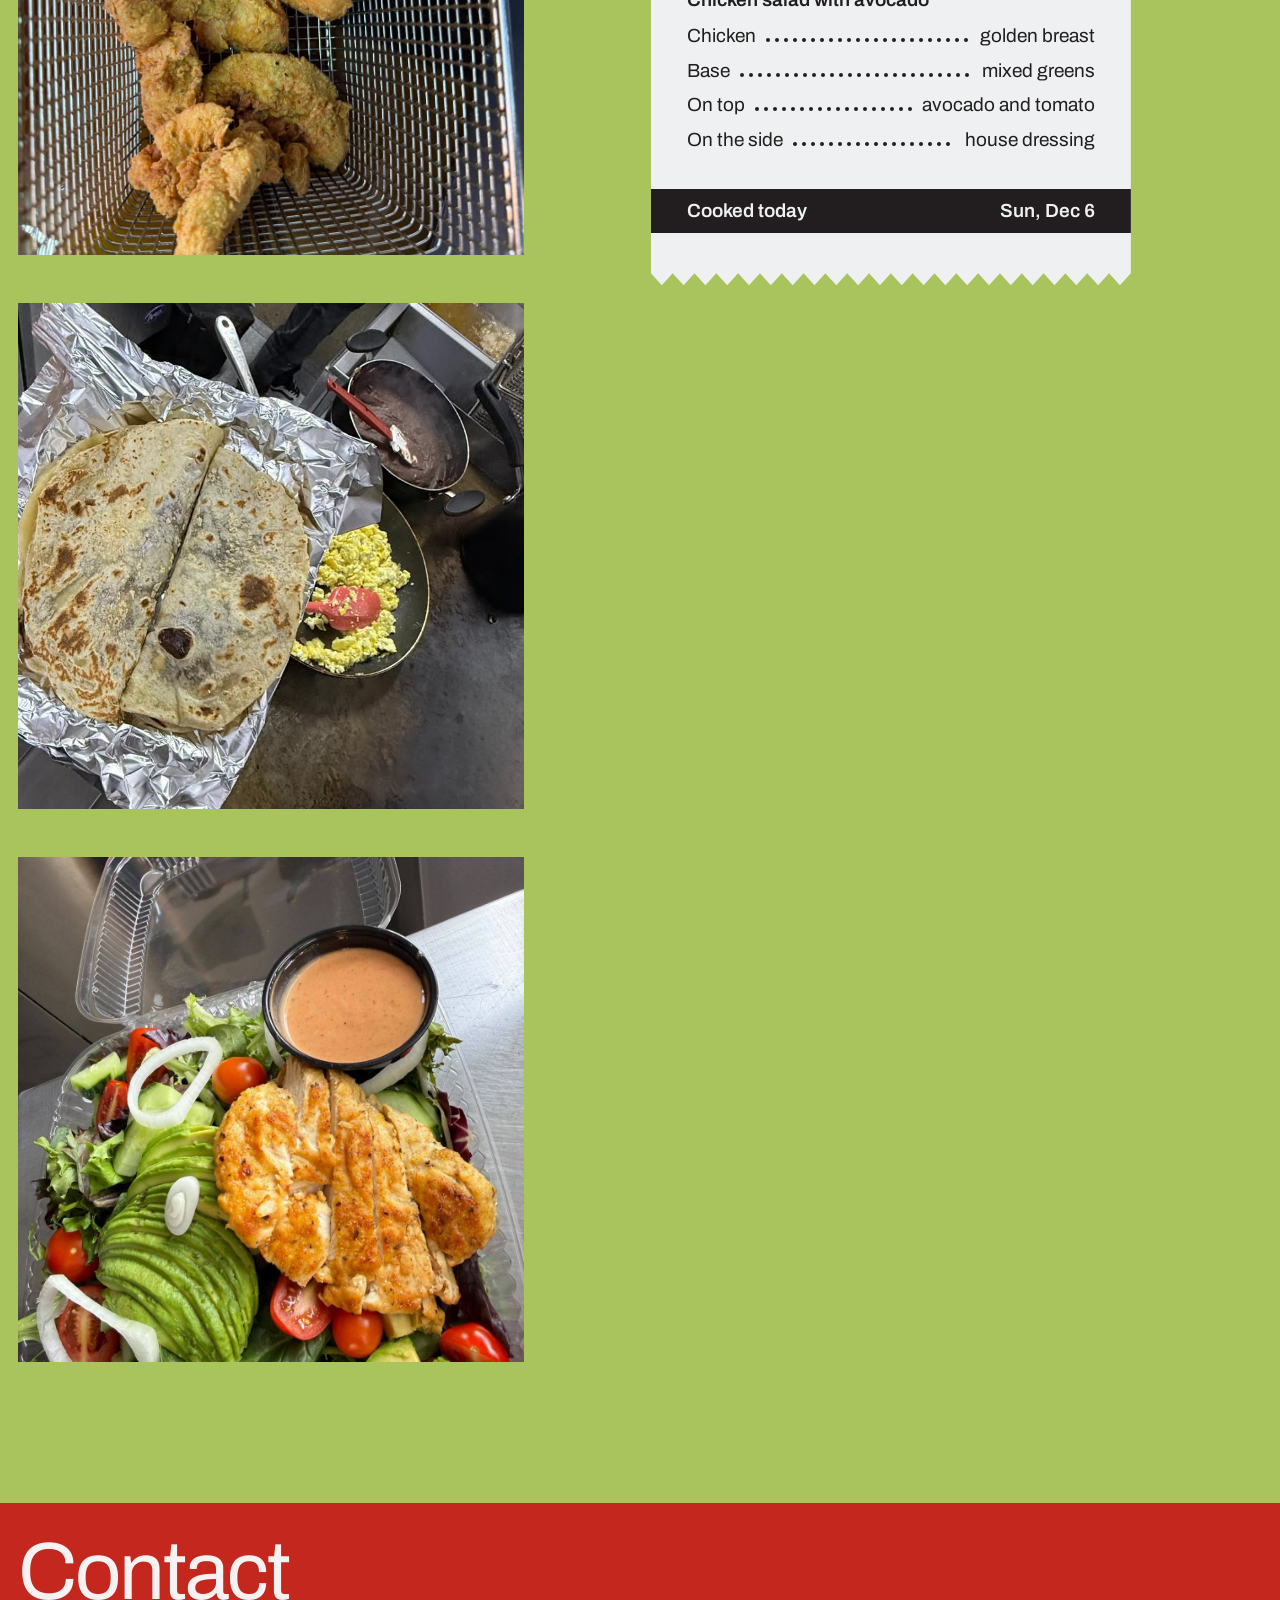
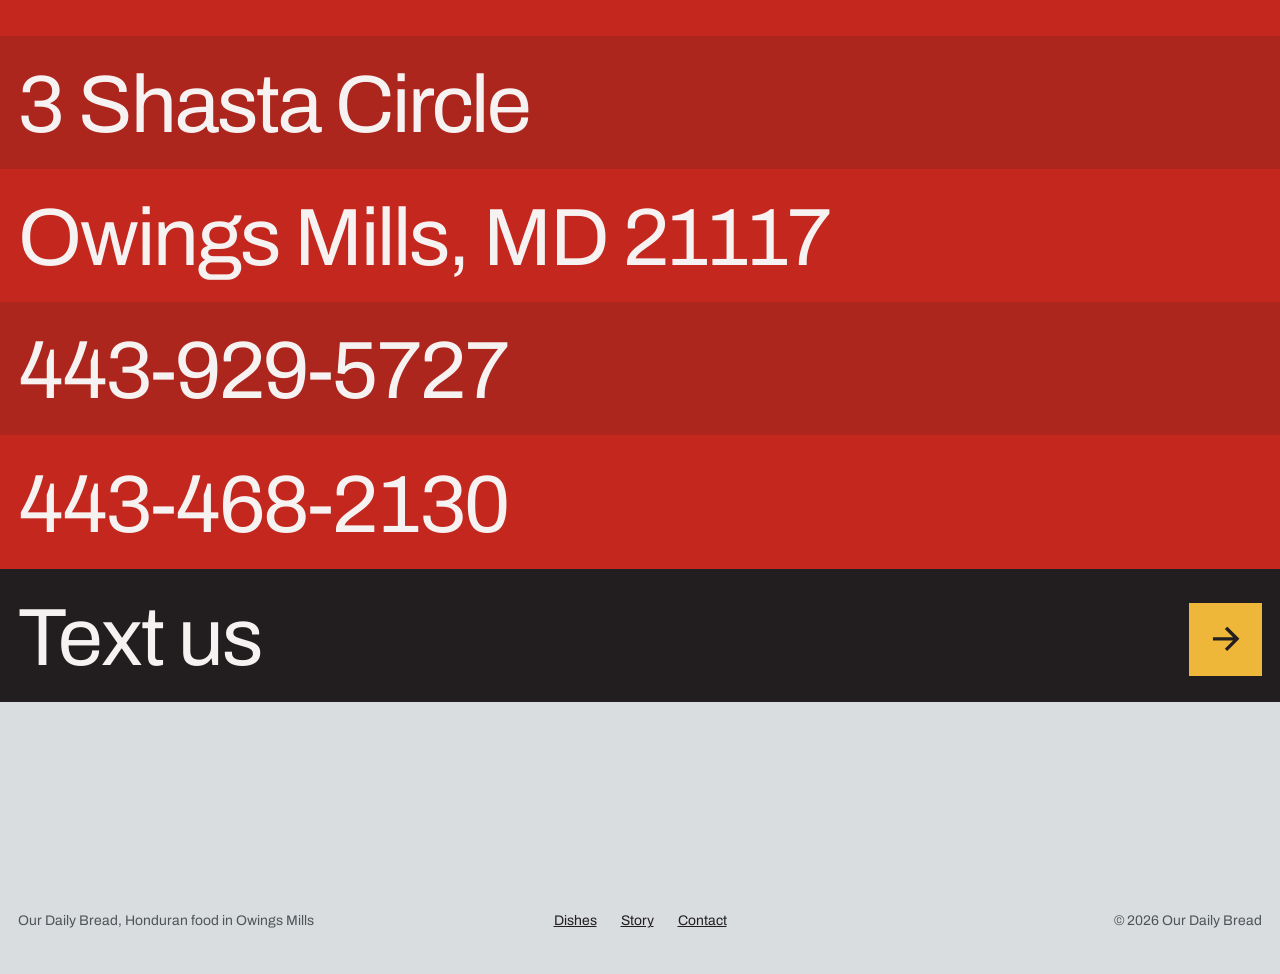
==== commit 759bf9c8: "Nombre completo del chef: Chef Franklin Cruz" ====
--- a/en.html
+++ b/en.html
@@ -165,16 +165,16 @@
         <p data-reveal style="--i:1">I have always had the conviction and the vision to start a business of my own.</p>
         <p data-reveal style="--i:2">I started in the kitchen from the bottom: washing dishes, hauling bus tubs in the storeroom, making dough and tending the pizza oven. That's where I learned the trade, one shift at a time.</p>
         <div class="album">
-          <figure data-reveal style="--i:0"><img src="assets/historia-lavaplatos.jpg" width="900" height="627" alt="A young Franklin in a white chef coat and gloves at a restaurant dish station" loading="lazy" decoding="async"><figcaption>At the dish station.</figcaption></figure>
-          <figure data-reveal style="--i:1"><img src="assets/historia-bodega.jpg" width="900" height="657" alt="A young Franklin in a white apron carrying a gray bus tub through the kitchen storeroom" loading="lazy" decoding="async"><figcaption>Hauling bus tubs in the storeroom.</figcaption></figure>
-          <figure data-reveal style="--i:2"><img src="assets/historia-masa.jpg" width="815" height="560" alt="A young Franklin, smiling, shaping dough balls at a prep table next to the mixer" loading="lazy" decoding="async"><figcaption>Making the dough.</figcaption></figure>
-          <figure data-reveal style="--i:3"><img src="assets/historia-horno.jpg" width="900" height="660" alt="A young Franklin in an apron working beside the steel pizza ovens" loading="lazy" decoding="async"><figcaption>By the pizza oven.</figcaption></figure>
+          <figure data-reveal style="--i:0"><img src="assets/historia-lavaplatos.jpg" width="900" height="627" alt="A young Franklin Cruz in a white chef coat and gloves at a restaurant dish station" loading="lazy" decoding="async"><figcaption>At the dish station.</figcaption></figure>
+          <figure data-reveal style="--i:1"><img src="assets/historia-bodega.jpg" width="900" height="657" alt="A young Franklin Cruz in a white apron carrying a gray bus tub through the kitchen storeroom" loading="lazy" decoding="async"><figcaption>Hauling bus tubs in the storeroom.</figcaption></figure>
+          <figure data-reveal style="--i:2"><img src="assets/historia-masa.jpg" width="815" height="560" alt="A young Franklin Cruz, smiling, shaping dough balls at a prep table next to the mixer" loading="lazy" decoding="async"><figcaption>Making the dough.</figcaption></figure>
+          <figure data-reveal style="--i:3"><img src="assets/historia-horno.jpg" width="900" height="660" alt="A young Franklin Cruz in an apron working beside the steel pizza ovens" loading="lazy" decoding="async"><figcaption>By the pizza oven.</figcaption></figure>
         </div>
         <p data-reveal style="--i:1">Since I left Honduras I have had good mentors, and today I feel ready for this challenge: a project with a big vision for the future.</p>
         <p data-reveal style="--i:2">We make the most of basic, primary ingredients with a simple concept: high-quality food, always fresh that day.</p>
         <p data-reveal style="--i:3">And always helping the community, convinced that <span class="marca">only the people save the people</span>.</p>
-        <figure class="hoy" data-reveal style="--i:1"><img src="assets/historia-hoy.jpg" width="1200" height="891" alt="Franklin today, smiling in a purple T-shirt next to another man in a café with tall windows" loading="lazy" decoding="async"><figcaption>Franklin, today.</figcaption></figure>
-        <p class="firma" data-reveal style="--i:2"><strong>Chef Franklin</strong><span>Founder of Our Daily Bread, Owings Mills, Maryland</span></p>
+        <figure class="hoy" data-reveal style="--i:1"><img src="assets/historia-hoy.jpg" width="1200" height="891" alt="Franklin Cruz today, smiling in a purple T-shirt next to another man in a café with tall windows" loading="lazy" decoding="async"><figcaption>Franklin Cruz, today.</figcaption></figure>
+        <p class="firma" data-reveal style="--i:2"><strong>Chef Franklin Cruz</strong><span>Founder of Our Daily Bread, Owings Mills, Maryland</span></p>
       </div>
     </section>
   </div>
